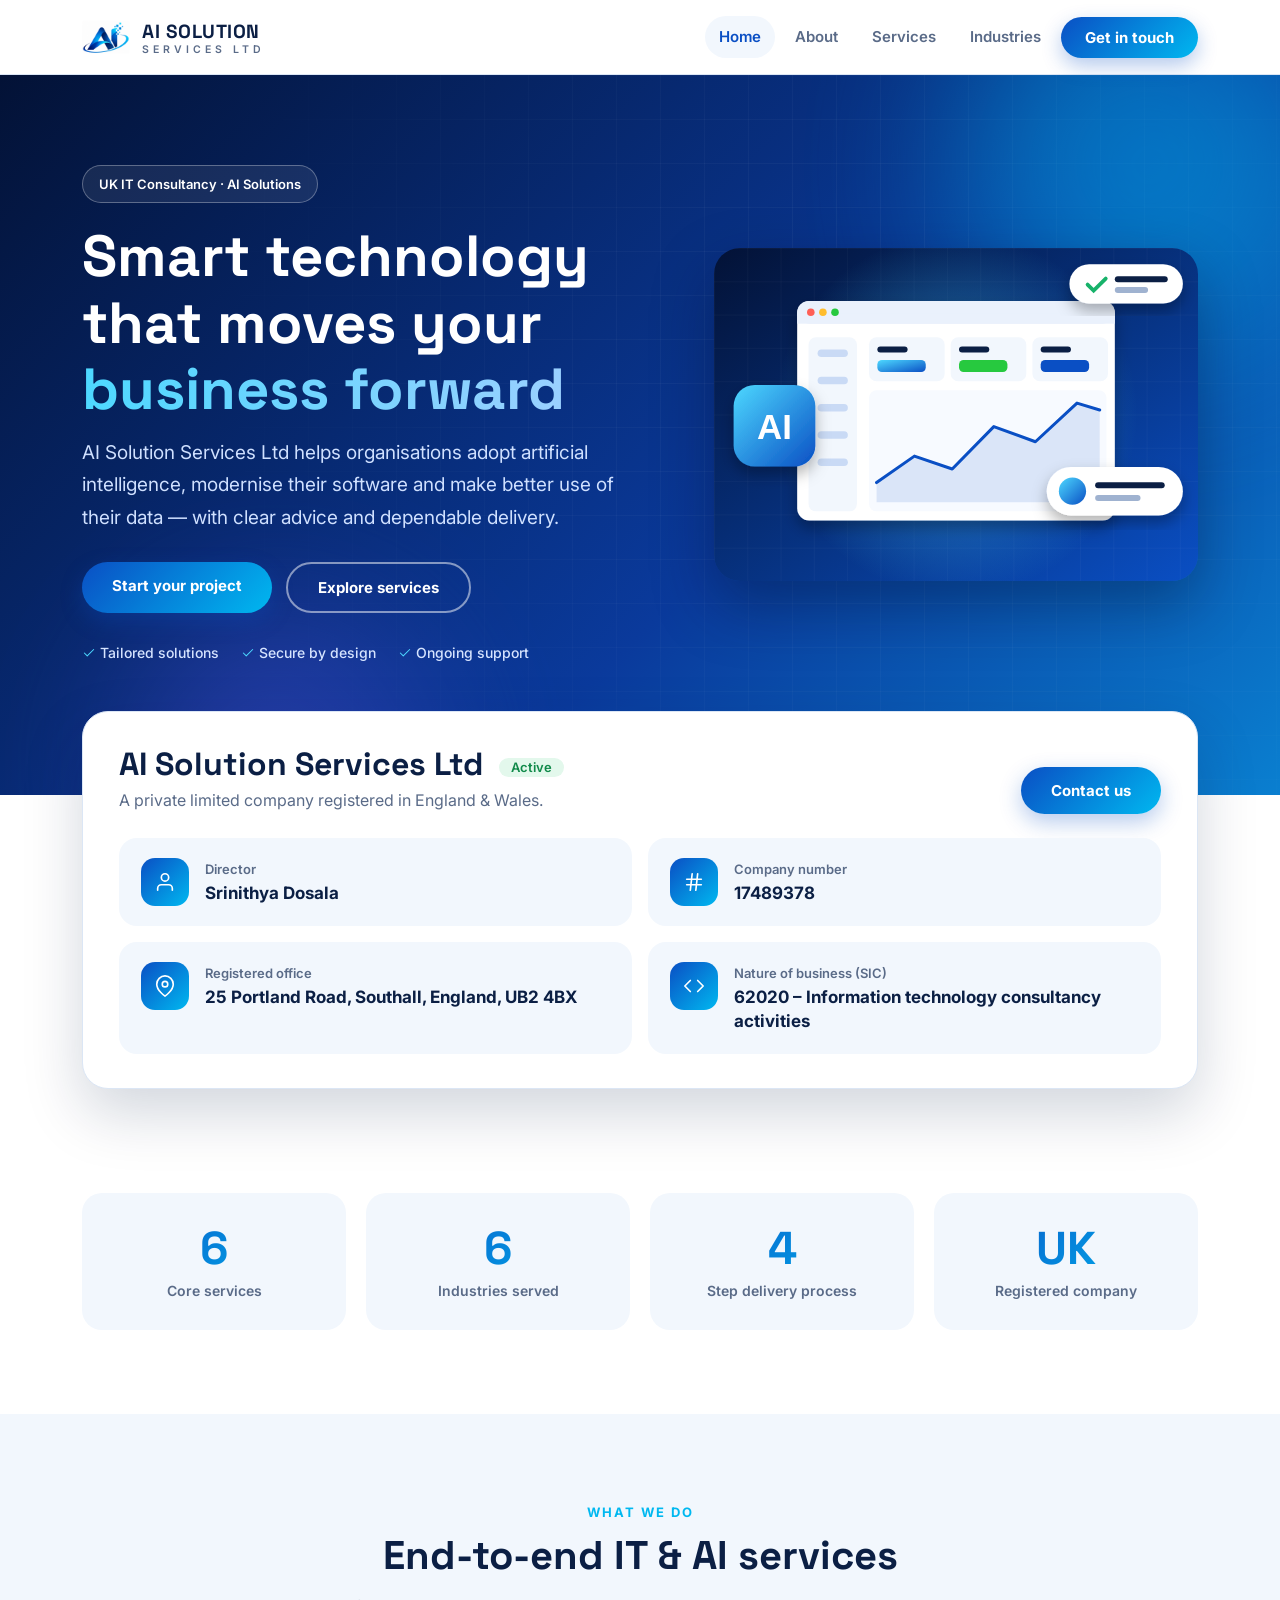
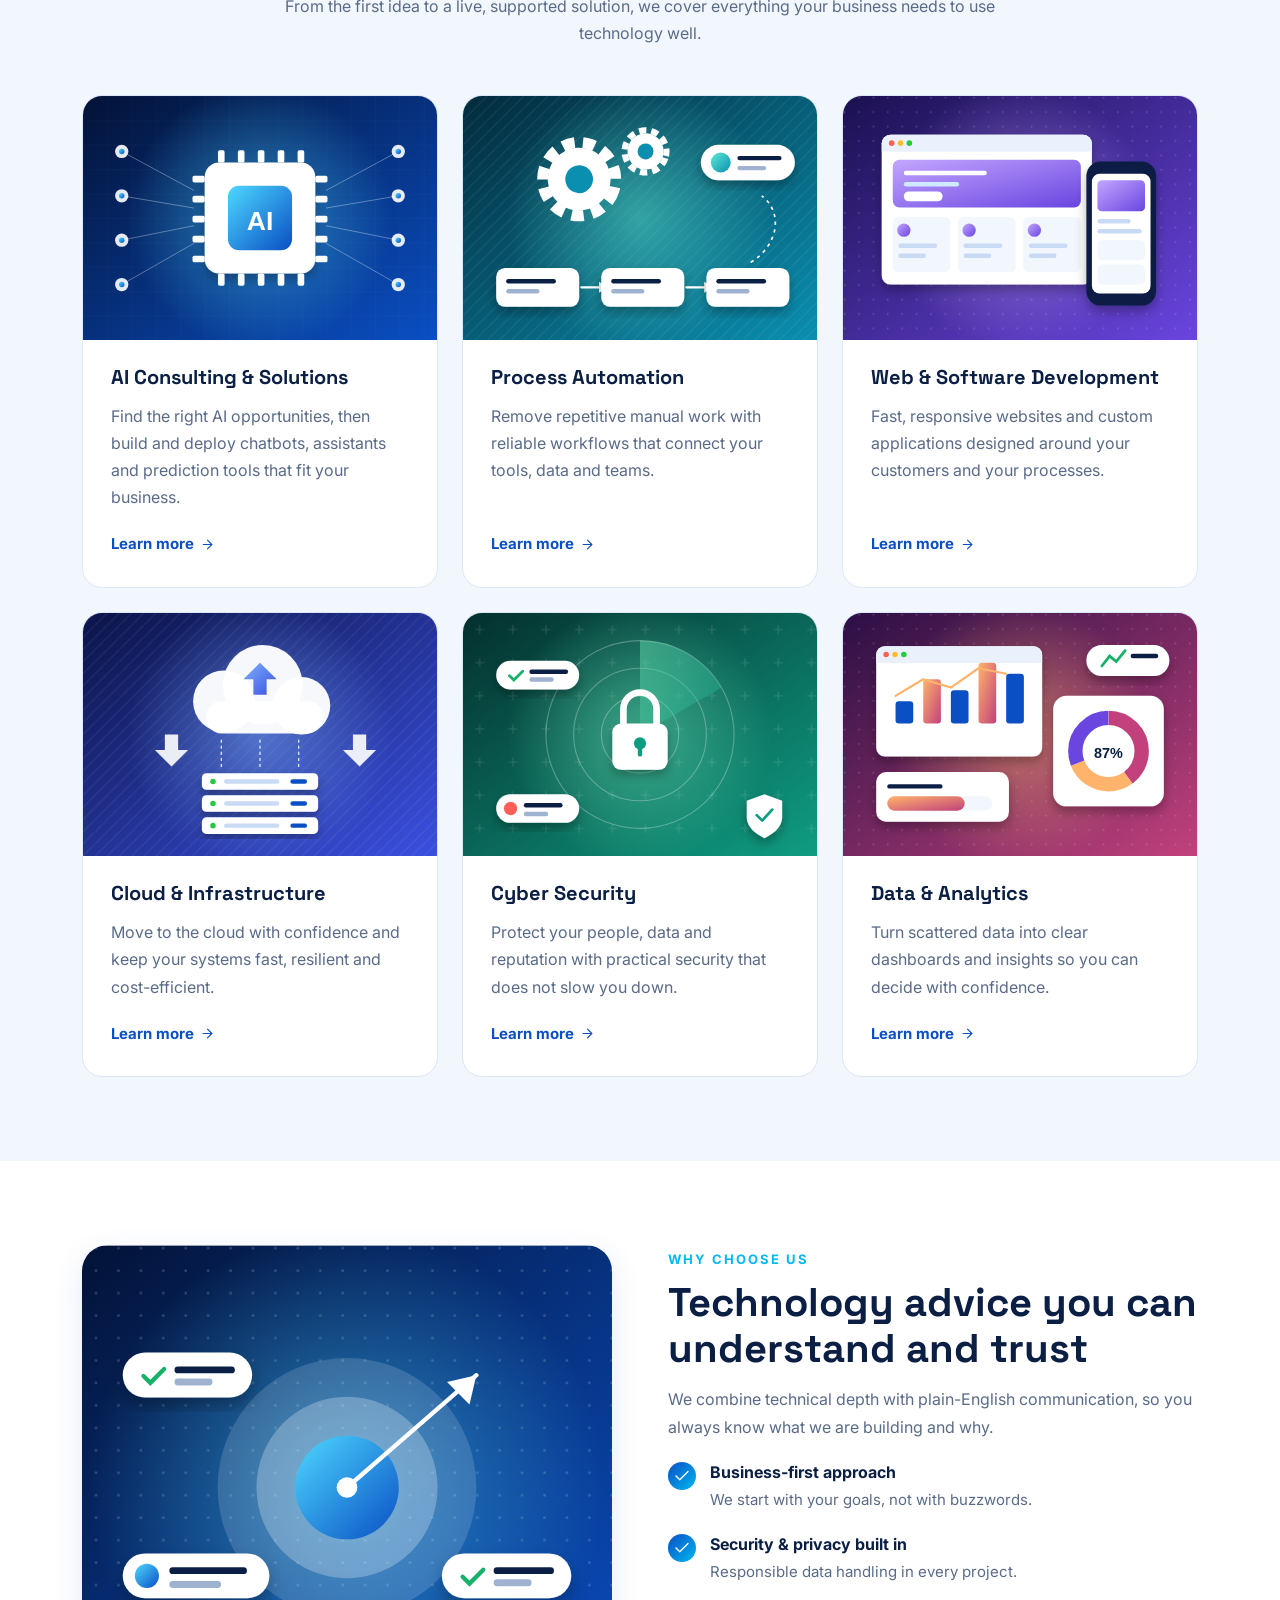
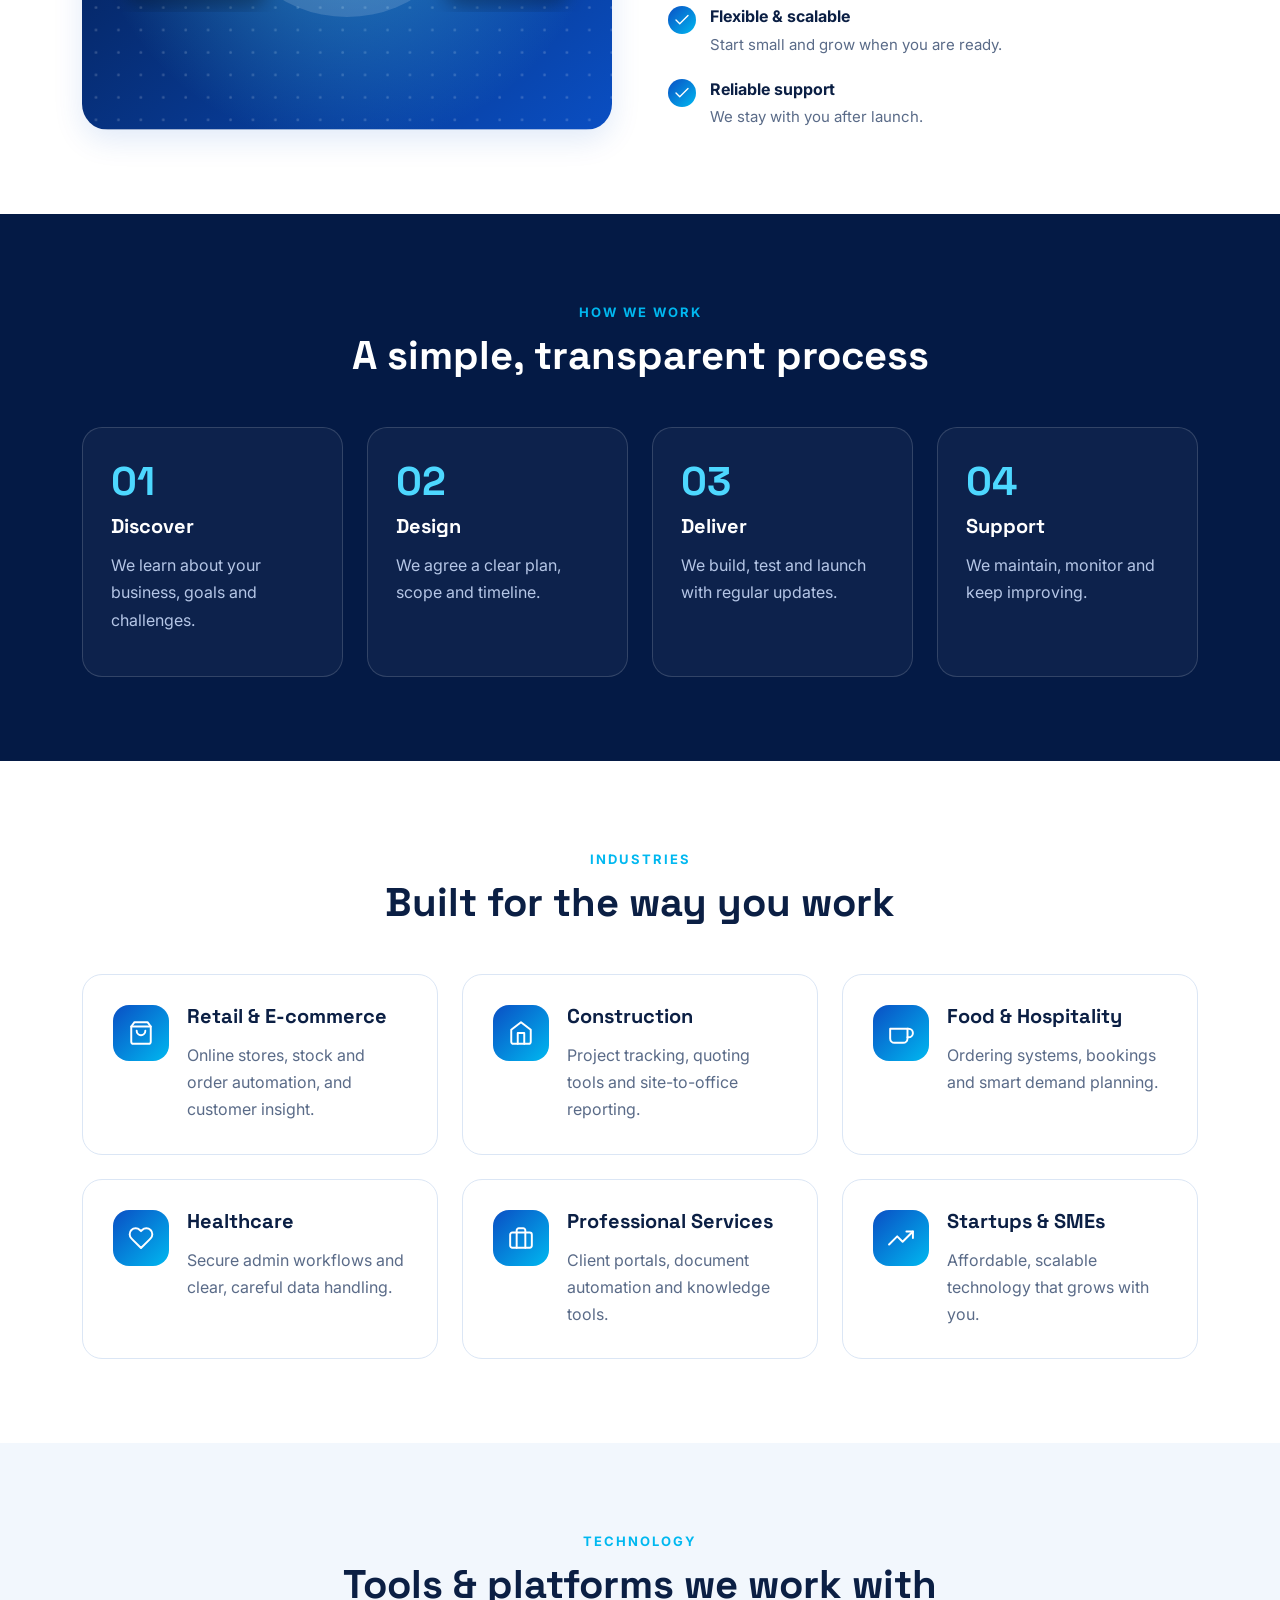
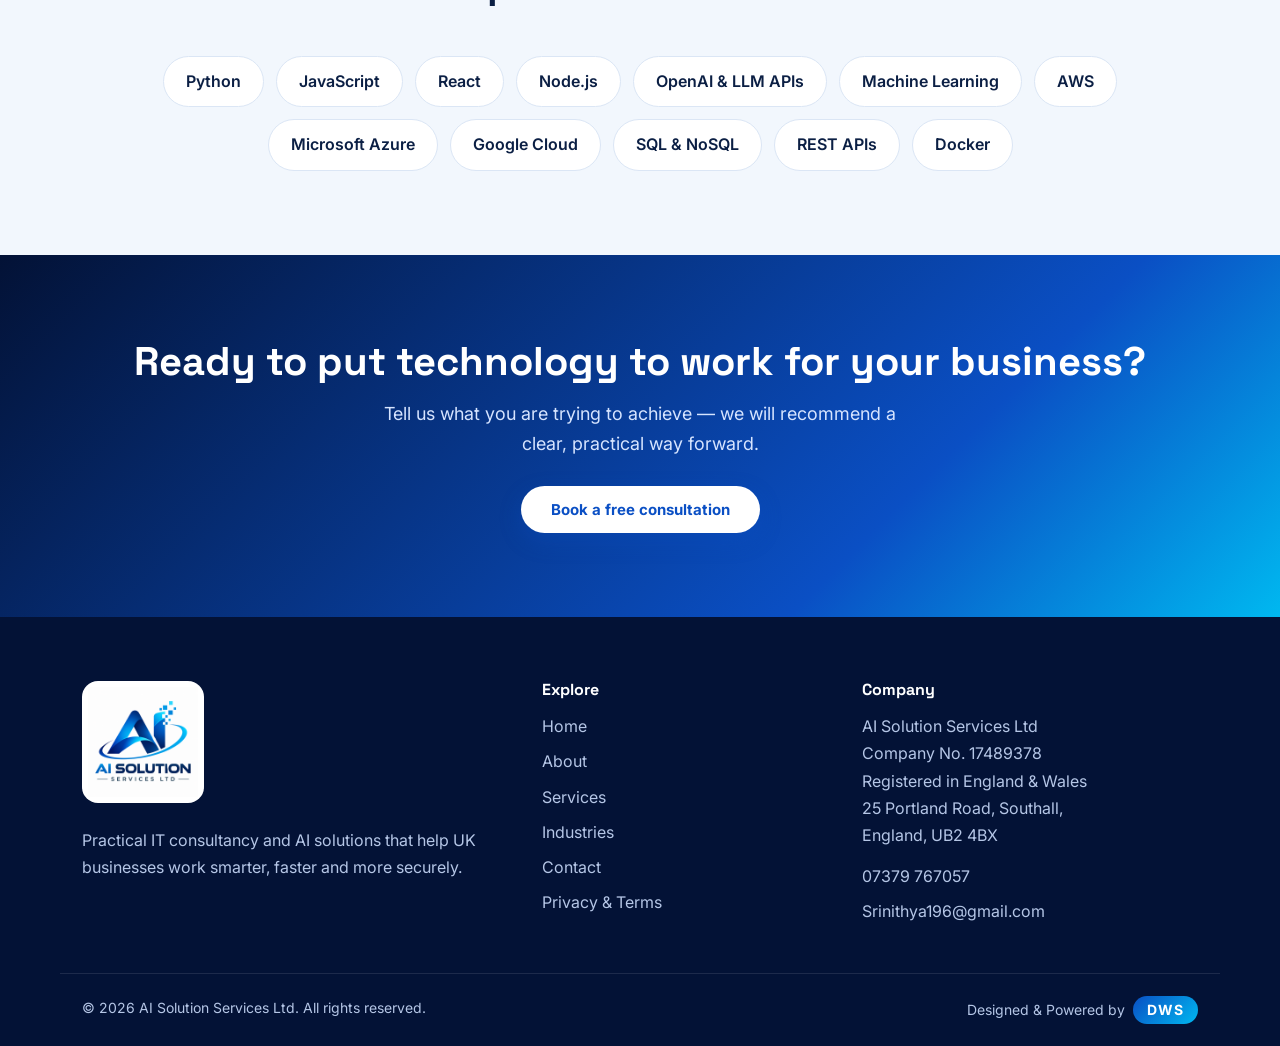
==== index.html @ 7d9d15e2 "Update 1.0" ====
<!DOCTYPE html>
<html lang="en-GB"><head><meta charset="utf-8"><meta name="viewport" content="width=device-width,initial-scale=1">
<title>IT Consultancy & AI Solutions | AI Solution Services Ltd</title><meta name="description" content="AI Solution Services Ltd - UK IT consultancy delivering AI, automation, software and cloud solutions."><meta name="theme-color" content="#041a45">
<meta property="og:title" content="IT Consultancy & AI Solutions | AI Solution Services Ltd"><meta property="og:description" content="AI Solution Services Ltd - UK IT consultancy delivering AI, automation, software and cloud solutions."><meta property="og:image" content="images/logo.png">
<link rel="icon" href="favicon.ico"><link rel="icon" type="image/png" sizes="32x32" href="images/favicon-32.png"><link rel="icon" type="image/png" sizes="192x192" href="images/favicon-192.png"><link rel="apple-touch-icon" href="images/apple-touch-icon.png">
<link rel="preconnect" href="https://fonts.googleapis.com"><link rel="preconnect" href="https://fonts.gstatic.com" crossorigin>
<link href="https://fonts.googleapis.com/css2?family=Inter:wght@400;500;600;700&family=Space+Grotesk:wght@500;700&display=swap" rel="stylesheet">
<link rel="stylesheet" href="css/style.css"><noscript><style>.rv{opacity:1!important;transform:none!important}</style></noscript><script type="application/ld+json">{"@context":"https://schema.org","@type":"Organization","name":"AI Solution Services Ltd","legalName":"AI Solution Services Ltd","identifier":"17489378","description":"IT consultancy (SIC 62020 - Information technology consultancy activities)","founder":{"@type":"Person","name":"Srinithya Dosala"},"address":{"@type":"PostalAddress","streetAddress":"25 Portland Road","addressLocality":"Southall","postalCode":"UB2 4BX","addressCountry":"GB"},"telephone":"+447379767057","email":"Srinithya196@gmail.com"}</script></head><body>
<header class="hd"><div class="w bar"><a class="brand" href="./"><img src="images/logo-mark.png" alt="AI Solution Services Ltd logo"><span><b>AI SOLUTION</b><small>SERVICES LTD</small></span></a>
<nav id="nav"><a href="./" class="on" aria-current="page">Home</a><a href="about/">About</a><a href="services/">Services</a><a href="industries/">Industries</a><a class="btn" href="contact/">Get in touch</a></nav><button class="mb" id="mb" aria-label="Menu" aria-expanded="false" aria-controls="nav"><i></i><i></i><i></i></button></div></header>
<section class="hero"><div class="blob b1"></div><div class="blob b2"></div><div class="w hg"><div class="rv"><span class="pill">UK IT Consultancy · AI Solutions</span><h1>Smart technology that moves your <em>business forward</em></h1><p class="sub">AI Solution Services Ltd helps organisations adopt artificial intelligence, modernise their software and make better use of their data — with clear advice and dependable delivery.</p><div class="acts"><a class="btn" href="contact/">Start your project</a><a class="btn ghost" href="services/">Explore services</a></div><ul class="tick"><li><svg class="ic " viewBox="0 0 24 24" fill="none" stroke="currentColor" stroke-width="1.8" stroke-linecap="round" stroke-linejoin="round" aria-hidden="true"><path d="M20 6L9 17l-5-5"/></svg> Tailored solutions</li><li><svg class="ic " viewBox="0 0 24 24" fill="none" stroke="currentColor" stroke-width="1.8" stroke-linecap="round" stroke-linejoin="round" aria-hidden="true"><path d="M20 6L9 17l-5-5"/></svg> Secure by design</li><li><svg class="ic " viewBox="0 0 24 24" fill="none" stroke="currentColor" stroke-width="1.8" stroke-linecap="round" stroke-linejoin="round" aria-hidden="true"><path d="M20 6L9 17l-5-5"/></svg> Ongoing support</li></ul></div><img class="himg" src="images/hero.svg" alt="AI dashboard illustration"></div></section><main><section class="co" id="company" aria-labelledby="co-h"><div class="w"><div class="cob rv"><div class="coh"><div><h2 id="co-h">AI Solution Services Ltd <span class="ok">Active</span></h2><p>A private limited company registered in England &amp; Wales.</p></div><a class="btn" href="contact/">Contact us</a></div>
<div class="cog"><div class="cot"><div class="ib"><svg class="ic" viewBox="0 0 24 24" fill="none" stroke="currentColor" stroke-width="1.8" stroke-linecap="round" stroke-linejoin="round" aria-hidden="true"><path d="M20 21v-2a4 4 0 0 0-4-4H8a4 4 0 0 0-4 4v2"/><circle cx="12" cy="7" r="4"/></svg></div><div><small>Director</small><b>Srinithya Dosala</b></div></div>
<div class="cot"><div class="ib"><svg class="ic" viewBox="0 0 24 24" fill="none" stroke="currentColor" stroke-width="1.8" stroke-linecap="round" stroke-linejoin="round" aria-hidden="true"><path d="M4 9h16M4 15h16M10 3L8 21M16 3l-2 18"/></svg></div><div><small>Company number</small><b>17489378</b></div></div>
<div class="cot"><div class="ib"><svg class="ic" viewBox="0 0 24 24" fill="none" stroke="currentColor" stroke-width="1.8" stroke-linecap="round" stroke-linejoin="round" aria-hidden="true"><path d="M21 10c0 7-9 13-9 13s-9-6-9-13a9 9 0 0 1 18 0z"/><circle cx="12" cy="10" r="3"/></svg></div><div><small>Registered office</small><b>25 Portland Road, Southall, England, UB2 4BX</b></div></div>
<div class="cot"><div class="ib"><svg class="ic" viewBox="0 0 24 24" fill="none" stroke="currentColor" stroke-width="1.8" stroke-linecap="round" stroke-linejoin="round" aria-hidden="true"><polyline points="16 18 22 12 16 6"/><polyline points="8 6 2 12 8 18"/></svg></div><div><small>Nature of business (SIC)</small><b>62020 – Information technology consultancy activities</b></div></div></div>
</div></div></section><section class="sec"><div class="w"><div class="stats"><div class="st rv"><b data-n="6">6</b><span>Core services</span></div><div class="st rv"><b data-n="6">6</b><span>Industries served</span></div><div class="st rv"><b data-n="4">4</b><span>Step delivery process</span></div><div class="st rv"><b>UK</b><span>Registered company</span></div></div></div></section><section class="sec alt"><div class="w"><div class="sh rv"><span class="eb">What we do</span><h2>End-to-end IT &amp; AI services</h2><p>From the first idea to a live, supported solution, we cover everything your business needs to use technology well.</p></div><div class="grid g3"><article class="card pic rv"><img src="images/s-ai.svg" alt="AI Consulting & Solutions" loading="lazy"><div class="tx"><h3>AI Consulting & Solutions</h3><p>Find the right AI opportunities, then build and deploy chatbots, assistants and prediction tools that fit your business.</p><a class="lnk" href="services/">Learn more <svg class="ic " viewBox="0 0 24 24" fill="none" stroke="currentColor" stroke-width="1.8" stroke-linecap="round" stroke-linejoin="round" aria-hidden="true"><path d="M5 12h14M12 5l7 7-7 7"/></svg></a></div></article><article class="card pic rv"><img src="images/s-auto.svg" alt="Process Automation" loading="lazy"><div class="tx"><h3>Process Automation</h3><p>Remove repetitive manual work with reliable workflows that connect your tools, data and teams.</p><a class="lnk" href="services/">Learn more <svg class="ic " viewBox="0 0 24 24" fill="none" stroke="currentColor" stroke-width="1.8" stroke-linecap="round" stroke-linejoin="round" aria-hidden="true"><path d="M5 12h14M12 5l7 7-7 7"/></svg></a></div></article><article class="card pic rv"><img src="images/s-web.svg" alt="Web & Software Development" loading="lazy"><div class="tx"><h3>Web & Software Development</h3><p>Fast, responsive websites and custom applications designed around your customers and your processes.</p><a class="lnk" href="services/">Learn more <svg class="ic " viewBox="0 0 24 24" fill="none" stroke="currentColor" stroke-width="1.8" stroke-linecap="round" stroke-linejoin="round" aria-hidden="true"><path d="M5 12h14M12 5l7 7-7 7"/></svg></a></div></article><article class="card pic rv"><img src="images/s-cloud.svg" alt="Cloud & Infrastructure" loading="lazy"><div class="tx"><h3>Cloud & Infrastructure</h3><p>Move to the cloud with confidence and keep your systems fast, resilient and cost-efficient.</p><a class="lnk" href="services/">Learn more <svg class="ic " viewBox="0 0 24 24" fill="none" stroke="currentColor" stroke-width="1.8" stroke-linecap="round" stroke-linejoin="round" aria-hidden="true"><path d="M5 12h14M12 5l7 7-7 7"/></svg></a></div></article><article class="card pic rv"><img src="images/s-sec.svg" alt="Cyber Security" loading="lazy"><div class="tx"><h3>Cyber Security</h3><p>Protect your people, data and reputation with practical security that does not slow you down.</p><a class="lnk" href="services/">Learn more <svg class="ic " viewBox="0 0 24 24" fill="none" stroke="currentColor" stroke-width="1.8" stroke-linecap="round" stroke-linejoin="round" aria-hidden="true"><path d="M5 12h14M12 5l7 7-7 7"/></svg></a></div></article><article class="card pic rv"><img src="images/s-data.svg" alt="Data & Analytics" loading="lazy"><div class="tx"><h3>Data & Analytics</h3><p>Turn scattered data into clear dashboards and insights so you can decide with confidence.</p><a class="lnk" href="services/">Learn more <svg class="ic " viewBox="0 0 24 24" fill="none" stroke="currentColor" stroke-width="1.8" stroke-linecap="round" stroke-linejoin="round" aria-hidden="true"><path d="M5 12h14M12 5l7 7-7 7"/></svg></a></div></article></div></div></section><section class="sec"><div class="w two fill"><img class="rv shot" src="images/why.svg" alt="Hitting your business goals"><div class="rv"><span class="eb">Why choose us</span><h2>Technology advice you can understand and trust</h2><p>We combine technical depth with plain-English communication, so you always know what we are building and why.</p>
<div class="fe"><svg class="ic " viewBox="0 0 24 24" fill="none" stroke="currentColor" stroke-width="1.8" stroke-linecap="round" stroke-linejoin="round" aria-hidden="true"><path d="M20 6L9 17l-5-5"/></svg><div><b>Business-first approach</b><span>We start with your goals, not with buzzwords.</span></div></div><div class="fe"><svg class="ic " viewBox="0 0 24 24" fill="none" stroke="currentColor" stroke-width="1.8" stroke-linecap="round" stroke-linejoin="round" aria-hidden="true"><path d="M20 6L9 17l-5-5"/></svg><div><b>Security &amp; privacy built in</b><span>Responsible data handling in every project.</span></div></div><div class="fe"><svg class="ic " viewBox="0 0 24 24" fill="none" stroke="currentColor" stroke-width="1.8" stroke-linecap="round" stroke-linejoin="round" aria-hidden="true"><path d="M20 6L9 17l-5-5"/></svg><div><b>Flexible &amp; scalable</b><span>Start small and grow when you are ready.</span></div></div><div class="fe"><svg class="ic " viewBox="0 0 24 24" fill="none" stroke="currentColor" stroke-width="1.8" stroke-linecap="round" stroke-linejoin="round" aria-hidden="true"><path d="M20 6L9 17l-5-5"/></svg><div><b>Reliable support</b><span>We stay with you after launch.</span></div></div></div></div></section>
<section class="sec dark"><div class="w"><div class="sh rv"><span class="eb">How we work</span><h2>A simple, transparent process</h2></div><div class="steps"><div class="sp rv"><i>01</i><h3>Discover</h3><p>We learn about your business, goals and challenges.</p></div><div class="sp rv"><i>02</i><h3>Design</h3><p>We agree a clear plan, scope and timeline.</p></div><div class="sp rv"><i>03</i><h3>Deliver</h3><p>We build, test and launch with regular updates.</p></div><div class="sp rv"><i>04</i><h3>Support</h3><p>We maintain, monitor and keep improving.</p></div></div></div></section>
<section class="sec"><div class="w"><div class="sh rv"><span class="eb">Industries</span><h2>Built for the way you work</h2></div><div class="grid g3"><a class="card ind rv" href="industries/"><div class="ib"><svg class="ic " viewBox="0 0 24 24" fill="none" stroke="currentColor" stroke-width="1.8" stroke-linecap="round" stroke-linejoin="round" aria-hidden="true"><path d="M6 2L3 6v14a2 2 0 0 0 2 2h14a2 2 0 0 0 2-2V6l-3-4z"/><path d="M3 6h18M16 10a4 4 0 0 1-8 0"/></svg></div><div><h3>Retail & E-commerce</h3><p>Online stores, stock and order automation, and customer insight.</p></div></a><a class="card ind rv" href="industries/"><div class="ib"><svg class="ic " viewBox="0 0 24 24" fill="none" stroke="currentColor" stroke-width="1.8" stroke-linecap="round" stroke-linejoin="round" aria-hidden="true"><path d="M3 9l9-7 9 7v11a2 2 0 0 1-2 2H5a2 2 0 0 1-2-2z"/><path d="M9 22V12h6v10"/></svg></div><div><h3>Construction</h3><p>Project tracking, quoting tools and site-to-office reporting.</p></div></a><a class="card ind rv" href="industries/"><div class="ib"><svg class="ic " viewBox="0 0 24 24" fill="none" stroke="currentColor" stroke-width="1.8" stroke-linecap="round" stroke-linejoin="round" aria-hidden="true"><path d="M18 8h1a4 4 0 0 1 0 8h-1"/><path d="M2 8h16v9a4 4 0 0 1-4 4H6a4 4 0 0 1-4-4V8z"/></svg></div><div><h3>Food & Hospitality</h3><p>Ordering systems, bookings and smart demand planning.</p></div></a><a class="card ind rv" href="industries/"><div class="ib"><svg class="ic " viewBox="0 0 24 24" fill="none" stroke="currentColor" stroke-width="1.8" stroke-linecap="round" stroke-linejoin="round" aria-hidden="true"><path d="M20.84 4.61a5.5 5.5 0 0 0-7.78 0L12 5.67l-1.06-1.06a5.5 5.5 0 0 0-7.78 7.78l1.06 1.06L12 21.23l7.78-7.78 1.06-1.06a5.5 5.5 0 0 0 0-7.78z"/></svg></div><div><h3>Healthcare</h3><p>Secure admin workflows and clear, careful data handling.</p></div></a><a class="card ind rv" href="industries/"><div class="ib"><svg class="ic " viewBox="0 0 24 24" fill="none" stroke="currentColor" stroke-width="1.8" stroke-linecap="round" stroke-linejoin="round" aria-hidden="true"><rect x="2" y="7" width="20" height="14" rx="2"/><path d="M16 21V5a2 2 0 0 0-2-2h-4a2 2 0 0 0-2 2v16"/></svg></div><div><h3>Professional Services</h3><p>Client portals, document automation and knowledge tools.</p></div></a><a class="card ind rv" href="industries/"><div class="ib"><svg class="ic " viewBox="0 0 24 24" fill="none" stroke="currentColor" stroke-width="1.8" stroke-linecap="round" stroke-linejoin="round" aria-hidden="true"><polyline points="23 6 13.5 15.5 8.5 10.5 1 18"/><polyline points="17 6 23 6 23 12"/></svg></div><div><h3>Startups & SMEs</h3><p>Affordable, scalable technology that grows with you.</p></div></a></div></div></section><section class="sec alt"><div class="w"><div class="sh rv"><span class="eb">Technology</span><h2>Tools &amp; platforms we work with</h2></div><div class="chips rv"><span>Python</span><span>JavaScript</span><span>React</span><span>Node.js</span><span>OpenAI & LLM APIs</span><span>Machine Learning</span><span>AWS</span><span>Microsoft Azure</span><span>Google Cloud</span><span>SQL & NoSQL</span><span>REST APIs</span><span>Docker</span></div></div></section><section class="cta"><div class="w rv"><h2>Ready to put technology to work for your business?</h2><p>Tell us what you are trying to achieve — we will recommend a clear, practical way forward.</p><a class="btn wh" href="contact/">Book a free consultation</a></div></section></main>
<footer class="ft"><div class="w fg"><div><div class="lt"><img src="images/logo.png" alt="AI Solution Services Ltd"></div><p>Practical IT consultancy and AI solutions that help UK businesses work smarter, faster and more securely.</p></div>
<div><h4>Explore</h4><a href="./">Home</a><a href="about/">About</a><a href="services/">Services</a><a href="industries/">Industries</a><a href="contact/">Contact</a><a href="privacy/">Privacy &amp; Terms</a></div>
<div><h4>Company</h4><p>AI Solution Services Ltd<br>Company No. 17489378<br>Registered in England &amp; Wales<br>25 Portland Road, Southall,<br>England, UB2 4BX</p> <a href="tel:+447379767057">07379 767057</a><a href="mailto:Srinithya196@gmail.com">Srinithya196@gmail.com</a></div></div>
<div class="w cp"><span>© <span id="yr">2026</span> AI Solution Services Ltd. All rights reserved.</span><span>Designed &amp; Powered by <a class="dws" href="https://dharmawebservice.in" target="_blank" rel="noopener" title="Dharma Web Service">DWS</a></span></div></footer>
<script src="js/main.js"></script></body></html>
---- css/style.css ----
:root{--navy:#041a45;--blue:#0a4fc4;--cyan:#00b8f0;--ink:#0b1f44;--mut:#5a6b88;--bg:#fff;--alt:#f2f7fd;--bd:#dbe6f5;--g:linear-gradient(135deg,#0a4fc4,#00b8f0);--sh:0 10px 30px rgba(10,79,196,.12)}
*{box-sizing:border-box}html{scroll-behavior:smooth}body{margin:0;font:16px/1.7 Inter,system-ui,-apple-system,"Segoe UI",Roboto,sans-serif;color:var(--ink);background:var(--bg)}
img{max-width:100%;display:block}a{color:var(--blue)}h1,h2,h3,h4{font-family:"Space Grotesk",Inter,sans-serif;line-height:1.15;margin:0 0 14px}
h1{font-size:clamp(34px,5.2vw,58px)}h2{font-size:clamp(28px,3.6vw,40px)}h3{font-size:20px}p{margin:0 0 14px;color:var(--mut)}
.w{max-width:1160px;margin:auto;padding:0 22px}.narrow{max-width:800px}.sec{padding:84px 0}.alt{background:var(--alt)}.dark{background:var(--navy);color:#fff}.dark p{color:#b5c6e6}
.ic{width:1em;height:1em;display:inline-block;vertical-align:-.15em}
.hd{position:sticky;top:0;z-index:50;background:rgba(255,255,255,.92);backdrop-filter:blur(12px);border-bottom:1px solid var(--bd);transition:box-shadow .3s}.hd.sc{box-shadow:0 6px 24px rgba(4,26,69,.1)}
.bar{display:flex;align-items:center;justify-content:space-between;height:74px}.brand{display:flex;align-items:center;gap:12px;text-decoration:none;color:var(--ink)}.brand img{width:48px;height:48px;border-radius:12px}
.brand span{display:flex;flex-direction:column;line-height:1.1}.brand b{font:700 19px "Space Grotesk",sans-serif;letter-spacing:.5px}.brand small{font-size:10.5px;letter-spacing:4px;color:var(--mut);font-weight:600}
nav{display:flex;align-items:center;gap:6px}nav a{text-decoration:none;color:var(--mut);font-weight:600;font-size:15px;padding:8px 14px;border-radius:999px;transition:.2s}nav a:hover,nav a.on{color:var(--blue);background:var(--alt)}
.btn{display:inline-block;background:var(--g);color:#fff;padding:14px 30px;border-radius:999px;font-weight:700;text-decoration:none;border:0;cursor:pointer;font:700 15px Inter,sans-serif;box-shadow:0 8px 22px rgba(10,79,196,.3);transition:transform .2s,box-shadow .2s}
.btn:hover{transform:translateY(-3px);box-shadow:0 14px 28px rgba(10,79,196,.4)}nav a.btn{color:#fff;padding:10px 22px}.btn.ghost{background:transparent;border:2px solid rgba(255,255,255,.5);box-shadow:none}.btn.wh{background:#fff;color:var(--blue)}
.mb{display:none;background:none;border:0;width:44px;height:44px;cursor:pointer}.mb i{display:block;height:2px;background:var(--ink);margin:6px 10px;transition:.3s}
.hero{position:relative;overflow:hidden;background:linear-gradient(135deg,#031236,#0a3a9c 60%,#0a7fd0);color:#fff;padding:90px 0}
.hero:before,.ph:before{content:"";position:absolute;inset:0;background-image:linear-gradient(rgba(255,255,255,.05) 1px,transparent 1px),linear-gradient(90deg,rgba(255,255,255,.05) 1px,transparent 1px);background-size:44px 44px;mask-image:radial-gradient(circle at 70% 40%,#000,transparent 75%)}
.blob{position:absolute;border-radius:50%;filter:blur(80px);opacity:.45}.b1{width:380px;height:380px;background:#00b8f0;top:-100px;right:-60px}.b2{width:300px;height:300px;background:#6a5cff;bottom:-120px;left:10%;opacity:.3}
.hg,.ph-in{position:relative;display:grid;grid-template-columns:1.1fr .9fr;gap:40px;align-items:center}.hero h1 em{font-style:normal;background:linear-gradient(90deg,#4dd8ff,#9ad0ff);-webkit-background-clip:text;background-clip:text;color:transparent}
.sub{font-size:19px;color:#cfe0ff;max-width:560px}.pill{display:inline-block;padding:7px 16px;border:1px solid rgba(255,255,255,.3);border-radius:999px;font-size:13px;font-weight:600;background:rgba(255,255,255,.08);margin-bottom:20px}
.acts{display:flex;gap:14px;flex-wrap:wrap;margin:28px 0}.tick{list-style:none;padding:0;margin:0;display:flex;gap:22px;flex-wrap:wrap;color:#d6e4ff;font-size:14px;font-weight:500}.tick .ic{color:#4dd8ff}
.fl{animation:fl 7s ease-in-out infinite}@keyframes fl{50%{transform:translateY(-12px)}}
.ph{position:relative;overflow:hidden;background:linear-gradient(135deg,#031236,#0a4fc4);color:#fff;padding:64px 0}.ph .sub{margin:0}.ph-in img{max-height:280px;margin-left:auto}.crumb{font-size:14px;color:#9fc3ff!important}.crumb a{color:#fff;text-decoration:none}.ph h1{font-size:clamp(34px,4.5vw,50px)}
.sh{text-align:center;max-width:720px;margin:0 auto 48px}.eb{display:inline-block;font-weight:700;font-size:13px;letter-spacing:2px;text-transform:uppercase;color:var(--cyan);margin-bottom:10px}
.grid{display:grid;gap:24px}.g3{grid-template-columns:repeat(3,1fr)}.g4{grid-template-columns:repeat(4,1fr)}
.card{background:#fff;border:1px solid var(--bd);border-radius:20px;padding:30px;transition:transform .3s,box-shadow .3s}.card:hover{transform:translateY(-6px);box-shadow:var(--sh)}
.ib{width:56px;height:56px;border-radius:16px;background:var(--g);color:#fff;display:grid;place-items:center;font-size:26px;margin-bottom:18px;flex:none}.ib.lg{width:96px;height:96px;font-size:44px;border-radius:26px;margin:0}
.lnk{font-weight:700;text-decoration:none;font-size:15px;display:inline-flex;gap:6px;align-items:center}.lnk:hover{gap:10px}.ind{display:flex;gap:18px;align-items:flex-start}.ind .ib{margin:0}.ind p{margin:0}
.stats{display:grid;grid-template-columns:repeat(4,1fr);gap:20px}.st{text-align:center;padding:26px;border-radius:20px;background:var(--alt)}.st b{display:block;font:700 46px "Space Grotesk";background:var(--g);-webkit-background-clip:text;background-clip:text;color:transparent}.st span{color:var(--mut);font-weight:600;font-size:14px}
.two{display:grid;grid-template-columns:1fr 1fr;gap:56px;align-items:center}.top{align-items:start}.fe{display:flex;gap:14px;margin-top:18px}.fe .ic{width:28px;height:28px;padding:5px;border-radius:50%;background:var(--g);color:#fff;flex:none;margin-top:3px}.fe b{display:block}.fe span{color:var(--mut);font-size:15px}
.steps{display:grid;grid-template-columns:repeat(4,1fr);gap:24px}.sp{padding:28px;border:1px solid rgba(255,255,255,.15);border-radius:20px;background:rgba(255,255,255,.04)}.sp i{font:700 40px "Space Grotesk";font-style:normal;color:#4dd8ff;display:block;margin-bottom:8px}
.chips{display:flex;flex-wrap:wrap;gap:12px;justify-content:center}.chips span{padding:11px 22px;background:#fff;border:1px solid var(--bd);border-radius:999px;font-weight:600;transition:.2s}.chips span:hover{background:var(--g);color:#fff;transform:translateY(-3px)}
.cta{background:linear-gradient(135deg,#031236,#0a4fc4 70%,#00b8f0);color:#fff;text-align:center;padding:84px 0}.cta p{color:#d6e4ff;max-width:560px;margin:0 auto 26px;font-size:18px}
.sr{display:grid;grid-template-columns:200px 1fr;gap:36px;align-items:center;padding:38px 0;border-bottom:1px solid var(--bd)}.sr:last-child{border:0}.sbig{display:grid;place-items:center;height:200px;border-radius:28px;background:var(--alt)}
.ul{list-style:none;padding:0;margin:14px 0 0}.ul li{display:flex;gap:10px;align-items:center;font-weight:500;padding:4px 0}.ul .ic{color:var(--blue)}
details{background:#fff;border:1px solid var(--bd);border-radius:16px;margin-bottom:14px;padding:4px 24px}summary{cursor:pointer;font-weight:700;padding:18px 0;list-style:none;display:flex;justify-content:space-between}summary:after{content:"+";font-size:24px;color:var(--blue)}details[open] summary:after{content:"–"}
.info dl{margin:0;display:grid;grid-template-columns:150px 1fr;gap:14px 18px}.info dt{color:var(--mut)}.info dd{margin:0;font-weight:600}.ok{background:#e3f8ec;color:#118a4a;padding:2px 12px;border-radius:99px;font-size:14px}
.ci{display:flex;gap:16px;margin-top:22px;align-items:center}.ci .ib{margin:0}.ci b{display:block}.ci span{color:var(--mut)}
.form label{display:block;font-weight:600;font-size:14px;margin-bottom:16px}input,select,textarea{width:100%;margin-top:6px;padding:13px 16px;border:1px solid var(--bd);border-radius:12px;font:inherit;color:var(--ink);background:#fff}input:focus,select:focus,textarea:focus{outline:2px solid var(--cyan);border-color:transparent}.note{margin:14px 0 0;font-size:14px}
.map{display:grid;grid-template-columns:1fr 1fr;gap:30px;align-items:center;background:linear-gradient(135deg,#031236,#0a4fc4);border-radius:28px;padding:36px;color:#fff}.map p{color:#cfe0ff}.map img{max-height:260px;margin:auto}
.prose h2{margin-top:30px}.ft{background:#031236;color:#b5c6e6;padding:64px 0 0}.fg{display:grid;grid-template-columns:1.5fr 1fr 1.2fr;gap:40px}.ft h4{color:#fff}.ft a{display:block;color:#b5c6e6;text-decoration:none;margin-bottom:8px}.ft a:hover{color:#fff}.ft p{color:#b5c6e6}
.lt{background:#fff;display:inline-block;border-radius:16px;padding:6px;margin-bottom:16px}.lt img{height:110px}.cp{margin-top:40px;padding:22px;border-top:1px solid rgba(255,255,255,.1);font-size:14px;text-align:center}
.rv{opacity:0;transform:translateY(28px);transition:opacity .7s,transform .7s}.rv.in{opacity:1;transform:none}
@media(max-width:900px){.g3,.g4,.steps,.stats{grid-template-columns:1fr 1fr}.hg,.ph-in,.two,.map,.fg{grid-template-columns:1fr}.hero{padding:60px 0}.ph-in img{margin:auto;max-height:200px}.sec{padding:60px 0}}
@media(max-width:700px){.mb{display:block}nav{position:absolute;top:74px;left:0;right:0;background:#fff;flex-direction:column;align-items:stretch;padding:14px 22px 22px;border-bottom:1px solid var(--bd);display:none}nav.open{display:flex}.g3,.g4,.steps{grid-template-columns:1fr}.sr{grid-template-columns:1fr}.sbig{height:120px}.info dl{grid-template-columns:1fr}}
@media(prefers-reduced-motion:reduce){*{animation:none!important;transition:none!important}.rv{opacity:1;transform:none}}
/* v2 additions */
nav a.btn,nav a.btn:hover,nav a.btn.on{background:var(--g);color:#fff!important;padding:11px 24px;box-shadow:0 8px 20px rgba(10,79,196,.3)}nav a.btn:hover{transform:translateY(-2px);box-shadow:0 12px 26px rgba(10,79,196,.4)}
.himg,.pimg,.shot{width:100%;height:auto;border-radius:26px;box-shadow:0 24px 60px rgba(2,12,40,.35)}.pimg{max-width:430px;margin-left:auto;box-shadow:0 18px 44px rgba(0,0,0,.3)}.shot{box-shadow:var(--sh)}
.card.pic{padding:0;overflow:hidden}.card.pic img{width:100%;height:auto;border-radius:0}.card.pic .tx{padding:26px 28px 30px}
.ind{color:inherit;text-decoration:none}.ind h3{color:var(--ink)}
.sr{grid-template-columns:1fr 1fr;gap:56px}.sr.rev>img{order:2}.sr .ib{margin-bottom:14px}
.ft .cp{display:flex;justify-content:space-between;gap:12px;flex-wrap:wrap;text-align:left}.ft .cp a.dws{display:inline-block;margin:0 0 0 4px;padding:2px 14px;border-radius:99px;background:var(--g);color:#fff;font-weight:700;letter-spacing:1px;transition:.2s}.ft .cp a.dws:hover{transform:translateY(-2px);box-shadow:0 6px 16px rgba(0,184,240,.4)}
.pgrid{display:grid;grid-template-columns:240px 1fr;gap:48px;align-items:start}.toc{position:sticky;top:96px;background:var(--alt);border-radius:18px;padding:22px}.toc a{display:block;padding:7px 10px;border-radius:8px;color:var(--mut);text-decoration:none;font-size:14.5px;font-weight:500}.toc a:hover{background:#fff;color:var(--blue)}
.pv{padding:0 0 28px;margin-bottom:28px;border-bottom:1px solid var(--bd);scroll-margin-top:96px}.pv:last-child{border:0}.pv h2{font-size:26px}.pv p,.pv li{color:#3d4d6a}.upd{background:var(--alt);padding:12px 16px;border-radius:12px}
@media(max-width:900px){.sr{grid-template-columns:1fr;gap:24px}.sr.rev>img{order:0}.pgrid{grid-template-columns:1fr}.toc{position:static}.pimg{margin:auto}}
.ci a{color:var(--mut);text-decoration:none}.ci a:hover{color:var(--blue)}

/* v3: image fill (no empty gaps), company panel, robustness */
.two.fill{align-items:stretch}.two.fill>div{align-self:center}
.two.fill>img.shot{width:100%;height:100%;min-height:300px;object-fit:cover;align-self:stretch}
.sr{align-items:stretch}.sr>div{align-self:center}.sr>img.shot{width:100%;height:100%;min-height:260px;object-fit:cover}
.map{align-items:stretch;padding:28px;gap:36px}.map>div{align-self:center;padding-left:12px}
.map img.shot{width:100%;height:100%;max-height:none;min-height:240px;margin:0;object-fit:cover;border-radius:20px;box-shadow:0 18px 44px rgba(0,0,0,.35)}
.ph-in>img.pimg{width:100%;max-width:430px;max-height:none}
.hero{padding-bottom:130px}
.co{position:relative;z-index:5;margin-top:-84px;padding:0 0 20px}
.cob{background:#fff;border:1px solid var(--bd);border-radius:26px;box-shadow:0 24px 60px rgba(4,26,69,.18);padding:34px 36px}
.coh{display:flex;justify-content:space-between;align-items:flex-end;gap:18px;flex-wrap:wrap;margin-bottom:24px}
.coh h2{font-size:clamp(24px,3vw,32px);margin:0 0 4px}.coh p{margin:0}
.coh .ok{display:inline-block;margin-left:8px;vertical-align:middle;font-size:13px;font-family:Inter,sans-serif;font-weight:600}
.cog{display:grid;grid-template-columns:repeat(2,1fr);gap:16px}
.cot{display:flex;gap:16px;align-items:flex-start;background:var(--alt);border-radius:18px;padding:20px 22px}
.cot .ib{width:48px;height:48px;font-size:22px;margin:0;border-radius:14px}
.cot small{display:block;color:var(--mut);font-weight:600;font-size:13px;margin-bottom:2px}.cot b{display:block;font-size:17px;line-height:1.4;color:var(--ink)}
.cot em{display:block;font-style:normal;color:var(--mut);font-size:14px;margin-top:2px}
.coft{margin-top:18px;font-size:14px;color:var(--mut)}.coft a{font-weight:700}
.hd nav a:focus-visible,.btn:focus-visible,.mb:focus-visible,a:focus-visible{outline:3px solid var(--cyan);outline-offset:2px}
@media(max-width:900px){.hero{padding-bottom:110px}.two.fill>img.shot{height:auto;aspect-ratio:16/11;min-height:0}.sr>img.shot{height:auto;aspect-ratio:16/11;min-height:0}.map img.shot{height:auto;aspect-ratio:16/11;min-height:0}.map{padding:24px}.map>div{padding-left:0}}
@media(max-width:700px){.cog{grid-template-columns:1fr}.cob{padding:24px 20px}.co{margin-top:-70px}}
.card.pic{display:flex;flex-direction:column}.card.pic .tx{flex:1;display:flex;flex-direction:column}.card.pic .tx .lnk{margin-top:auto}.card.pic .tx p{flex:0 0 auto}.card.pic .tx p+.lnk{padding-top:6px}
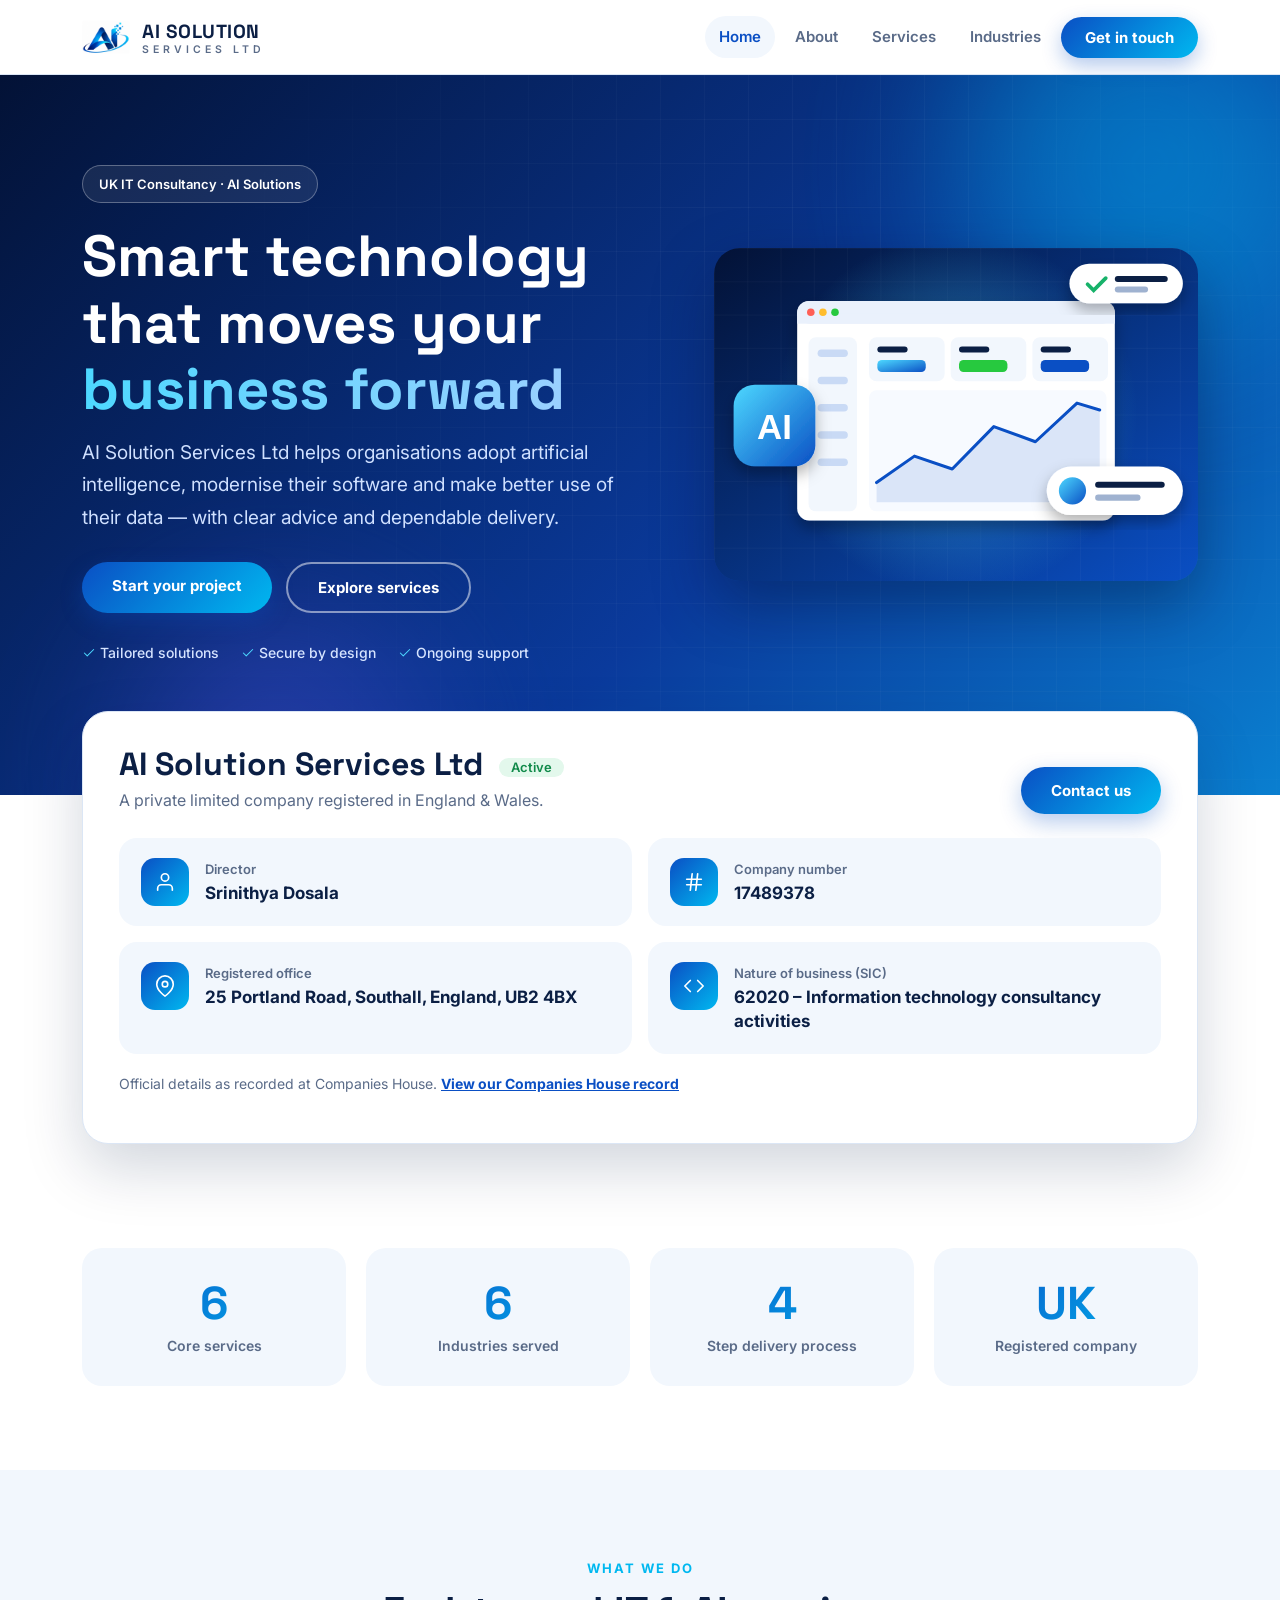
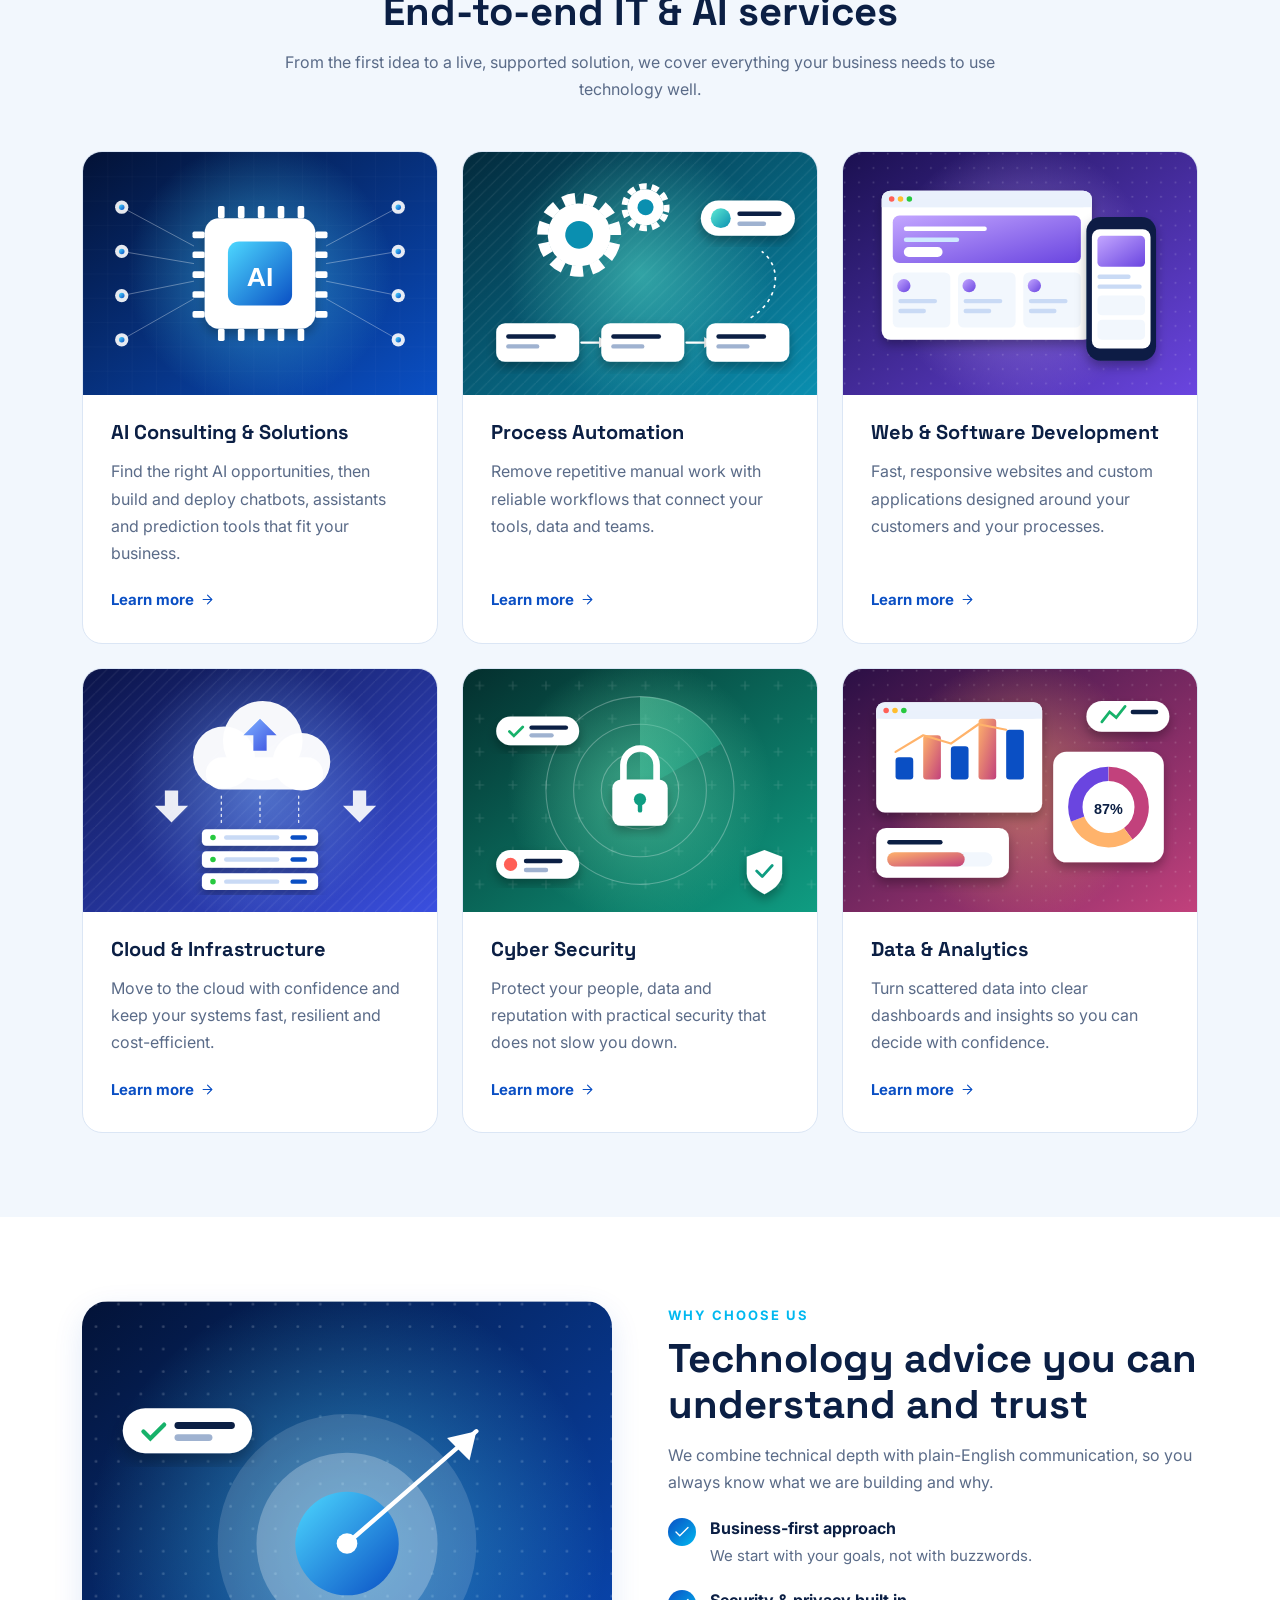
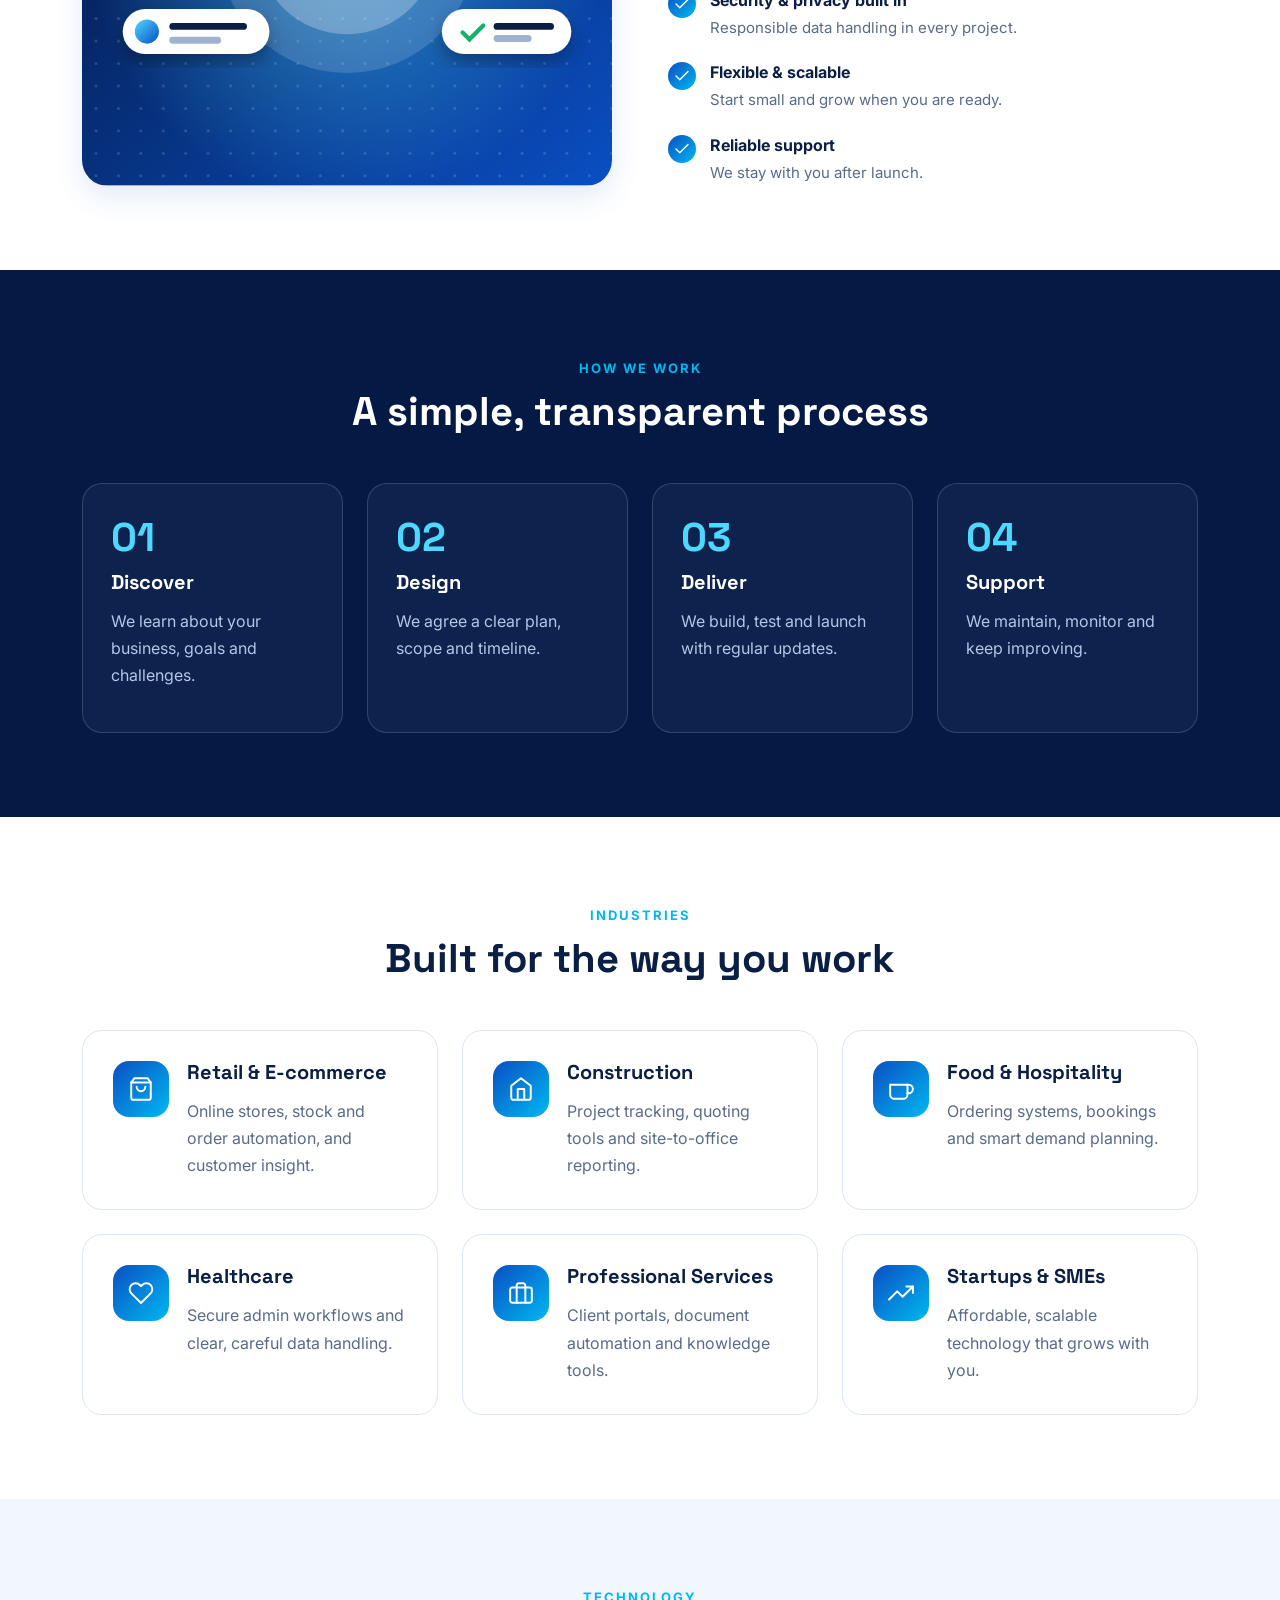
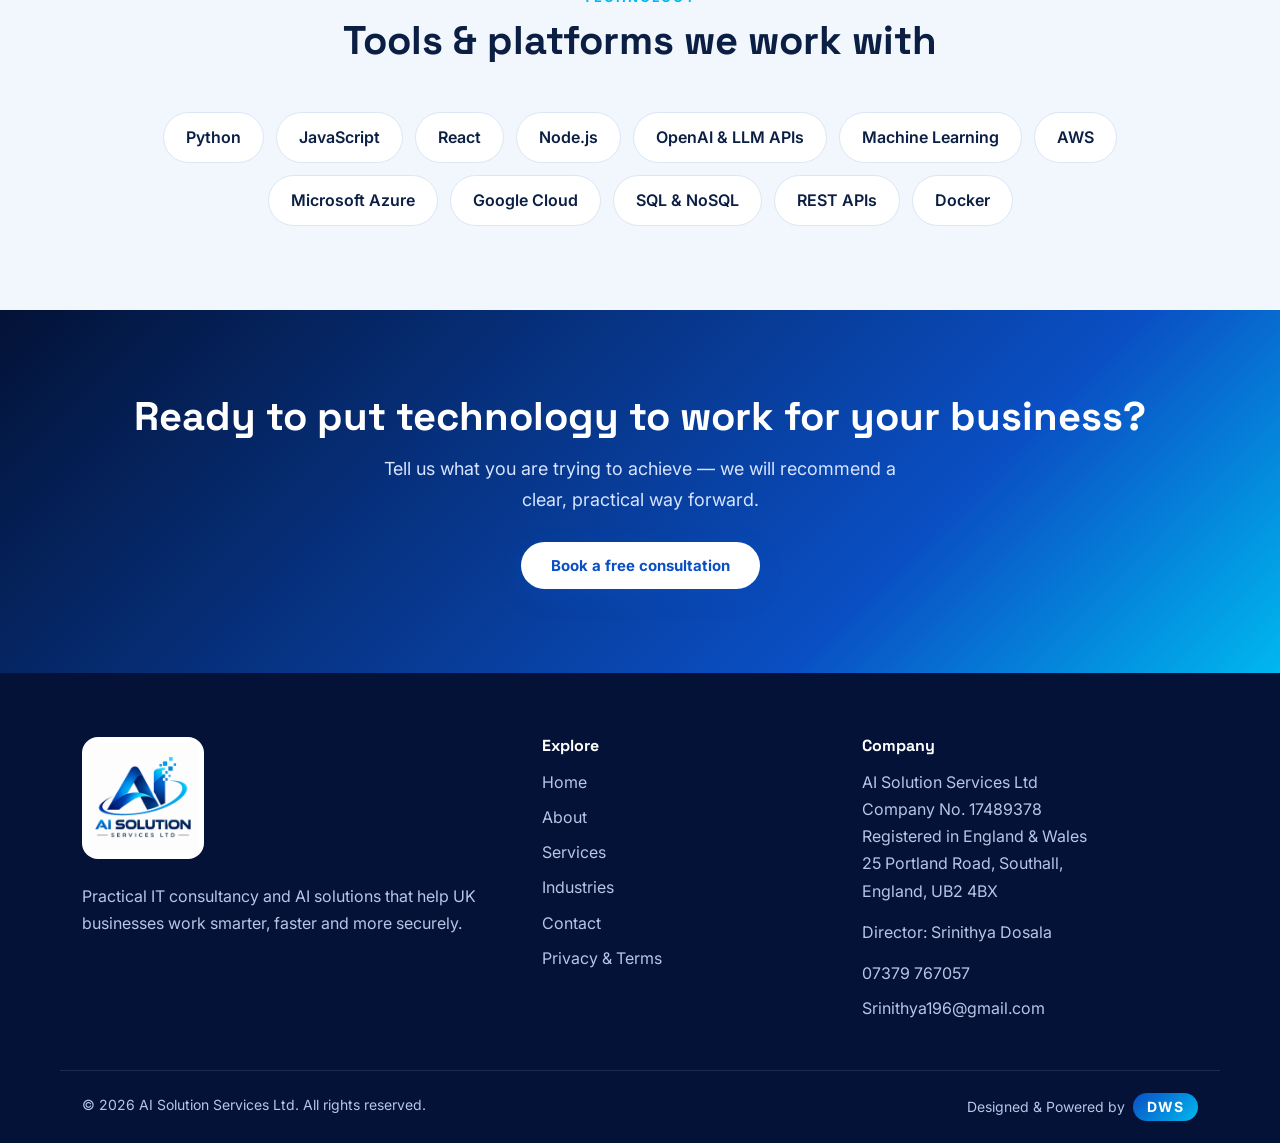
==== commit 2557a8cb: "Update 1.1" ====
--- a/index.html
+++ b/index.html
@@ -1,7 +1,7 @@
 <!DOCTYPE html>
 <html lang="en-GB"><head><meta charset="utf-8"><meta name="viewport" content="width=device-width,initial-scale=1">
-<title>IT Consultancy & AI Solutions | AI Solution Services Ltd</title><meta name="description" content="AI Solution Services Ltd - UK IT consultancy delivering AI, automation, software and cloud solutions."><meta name="theme-color" content="#041a45">
-<meta property="og:title" content="IT Consultancy & AI Solutions | AI Solution Services Ltd"><meta property="og:description" content="AI Solution Services Ltd - UK IT consultancy delivering AI, automation, software and cloud solutions."><meta property="og:image" content="images/logo.png">
+<title>IT Consultancy & AI Solutions | AI Solution Services Ltd</title><meta name="description" content="AI Solution Services Ltd - UK IT consultancy delivering AI, automation, software and cloud solutions."><link rel="canonical" href="https://aisolutionservicesltd.com/"><meta property="og:url" content="https://aisolutionservicesltd.com/"><meta property="og:type" content="website"><meta property="og:site_name" content="AI Solution Services Ltd"><meta name="theme-color" content="#041a45">
+<meta property="og:title" content="IT Consultancy & AI Solutions | AI Solution Services Ltd"><meta property="og:description" content="AI Solution Services Ltd - UK IT consultancy delivering AI, automation, software and cloud solutions."><meta property="og:image" content="https://aisolutionservicesltd.com/images/logo.png">
 <link rel="icon" href="favicon.ico"><link rel="icon" type="image/png" sizes="32x32" href="images/favicon-32.png"><link rel="icon" type="image/png" sizes="192x192" href="images/favicon-192.png"><link rel="apple-touch-icon" href="images/apple-touch-icon.png">
 <link rel="preconnect" href="https://fonts.googleapis.com"><link rel="preconnect" href="https://fonts.gstatic.com" crossorigin>
 <link href="https://fonts.googleapis.com/css2?family=Inter:wght@400;500;600;700&family=Space+Grotesk:wght@500;700&display=swap" rel="stylesheet">
@@ -13,12 +13,12 @@
 <div class="cot"><div class="ib"><svg class="ic" viewBox="0 0 24 24" fill="none" stroke="currentColor" stroke-width="1.8" stroke-linecap="round" stroke-linejoin="round" aria-hidden="true"><path d="M4 9h16M4 15h16M10 3L8 21M16 3l-2 18"/></svg></div><div><small>Company number</small><b>17489378</b></div></div>
 <div class="cot"><div class="ib"><svg class="ic" viewBox="0 0 24 24" fill="none" stroke="currentColor" stroke-width="1.8" stroke-linecap="round" stroke-linejoin="round" aria-hidden="true"><path d="M21 10c0 7-9 13-9 13s-9-6-9-13a9 9 0 0 1 18 0z"/><circle cx="12" cy="10" r="3"/></svg></div><div><small>Registered office</small><b>25 Portland Road, Southall, England, UB2 4BX</b></div></div>
 <div class="cot"><div class="ib"><svg class="ic" viewBox="0 0 24 24" fill="none" stroke="currentColor" stroke-width="1.8" stroke-linecap="round" stroke-linejoin="round" aria-hidden="true"><polyline points="16 18 22 12 16 6"/><polyline points="8 6 2 12 8 18"/></svg></div><div><small>Nature of business (SIC)</small><b>62020 – Information technology consultancy activities</b></div></div></div>
-</div></div></section><section class="sec"><div class="w"><div class="stats"><div class="st rv"><b data-n="6">6</b><span>Core services</span></div><div class="st rv"><b data-n="6">6</b><span>Industries served</span></div><div class="st rv"><b data-n="4">4</b><span>Step delivery process</span></div><div class="st rv"><b>UK</b><span>Registered company</span></div></div></div></section><section class="sec alt"><div class="w"><div class="sh rv"><span class="eb">What we do</span><h2>End-to-end IT &amp; AI services</h2><p>From the first idea to a live, supported solution, we cover everything your business needs to use technology well.</p></div><div class="grid g3"><article class="card pic rv"><img src="images/s-ai.svg" alt="AI Consulting & Solutions" loading="lazy"><div class="tx"><h3>AI Consulting & Solutions</h3><p>Find the right AI opportunities, then build and deploy chatbots, assistants and prediction tools that fit your business.</p><a class="lnk" href="services/">Learn more <svg class="ic " viewBox="0 0 24 24" fill="none" stroke="currentColor" stroke-width="1.8" stroke-linecap="round" stroke-linejoin="round" aria-hidden="true"><path d="M5 12h14M12 5l7 7-7 7"/></svg></a></div></article><article class="card pic rv"><img src="images/s-auto.svg" alt="Process Automation" loading="lazy"><div class="tx"><h3>Process Automation</h3><p>Remove repetitive manual work with reliable workflows that connect your tools, data and teams.</p><a class="lnk" href="services/">Learn more <svg class="ic " viewBox="0 0 24 24" fill="none" stroke="currentColor" stroke-width="1.8" stroke-linecap="round" stroke-linejoin="round" aria-hidden="true"><path d="M5 12h14M12 5l7 7-7 7"/></svg></a></div></article><article class="card pic rv"><img src="images/s-web.svg" alt="Web & Software Development" loading="lazy"><div class="tx"><h3>Web & Software Development</h3><p>Fast, responsive websites and custom applications designed around your customers and your processes.</p><a class="lnk" href="services/">Learn more <svg class="ic " viewBox="0 0 24 24" fill="none" stroke="currentColor" stroke-width="1.8" stroke-linecap="round" stroke-linejoin="round" aria-hidden="true"><path d="M5 12h14M12 5l7 7-7 7"/></svg></a></div></article><article class="card pic rv"><img src="images/s-cloud.svg" alt="Cloud & Infrastructure" loading="lazy"><div class="tx"><h3>Cloud & Infrastructure</h3><p>Move to the cloud with confidence and keep your systems fast, resilient and cost-efficient.</p><a class="lnk" href="services/">Learn more <svg class="ic " viewBox="0 0 24 24" fill="none" stroke="currentColor" stroke-width="1.8" stroke-linecap="round" stroke-linejoin="round" aria-hidden="true"><path d="M5 12h14M12 5l7 7-7 7"/></svg></a></div></article><article class="card pic rv"><img src="images/s-sec.svg" alt="Cyber Security" loading="lazy"><div class="tx"><h3>Cyber Security</h3><p>Protect your people, data and reputation with practical security that does not slow you down.</p><a class="lnk" href="services/">Learn more <svg class="ic " viewBox="0 0 24 24" fill="none" stroke="currentColor" stroke-width="1.8" stroke-linecap="round" stroke-linejoin="round" aria-hidden="true"><path d="M5 12h14M12 5l7 7-7 7"/></svg></a></div></article><article class="card pic rv"><img src="images/s-data.svg" alt="Data & Analytics" loading="lazy"><div class="tx"><h3>Data & Analytics</h3><p>Turn scattered data into clear dashboards and insights so you can decide with confidence.</p><a class="lnk" href="services/">Learn more <svg class="ic " viewBox="0 0 24 24" fill="none" stroke="currentColor" stroke-width="1.8" stroke-linecap="round" stroke-linejoin="round" aria-hidden="true"><path d="M5 12h14M12 5l7 7-7 7"/></svg></a></div></article></div></div></section><section class="sec"><div class="w two fill"><img class="rv shot" src="images/why.svg" alt="Hitting your business goals"><div class="rv"><span class="eb">Why choose us</span><h2>Technology advice you can understand and trust</h2><p>We combine technical depth with plain-English communication, so you always know what we are building and why.</p>
+<p class="coft">Official details as recorded at Companies House. <a href="https://find-and-update.company-information.service.gov.uk/company/17489378" target="_blank" rel="noopener">View our Companies House record</a></p></div></div></section><section class="sec"><div class="w"><div class="stats"><div class="st rv"><b data-n="6">6</b><span>Core services</span></div><div class="st rv"><b data-n="6">6</b><span>Industries served</span></div><div class="st rv"><b data-n="4">4</b><span>Step delivery process</span></div><div class="st rv"><b>UK</b><span>Registered company</span></div></div></div></section><section class="sec alt"><div class="w"><div class="sh rv"><span class="eb">What we do</span><h2>End-to-end IT &amp; AI services</h2><p>From the first idea to a live, supported solution, we cover everything your business needs to use technology well.</p></div><div class="grid g3"><article class="card pic rv"><img src="images/s-ai.svg" alt="AI Consulting & Solutions" loading="lazy"><div class="tx"><h3>AI Consulting & Solutions</h3><p>Find the right AI opportunities, then build and deploy chatbots, assistants and prediction tools that fit your business.</p><a class="lnk" href="services/">Learn more <svg class="ic " viewBox="0 0 24 24" fill="none" stroke="currentColor" stroke-width="1.8" stroke-linecap="round" stroke-linejoin="round" aria-hidden="true"><path d="M5 12h14M12 5l7 7-7 7"/></svg></a></div></article><article class="card pic rv"><img src="images/s-auto.svg" alt="Process Automation" loading="lazy"><div class="tx"><h3>Process Automation</h3><p>Remove repetitive manual work with reliable workflows that connect your tools, data and teams.</p><a class="lnk" href="services/">Learn more <svg class="ic " viewBox="0 0 24 24" fill="none" stroke="currentColor" stroke-width="1.8" stroke-linecap="round" stroke-linejoin="round" aria-hidden="true"><path d="M5 12h14M12 5l7 7-7 7"/></svg></a></div></article><article class="card pic rv"><img src="images/s-web.svg" alt="Web & Software Development" loading="lazy"><div class="tx"><h3>Web & Software Development</h3><p>Fast, responsive websites and custom applications designed around your customers and your processes.</p><a class="lnk" href="services/">Learn more <svg class="ic " viewBox="0 0 24 24" fill="none" stroke="currentColor" stroke-width="1.8" stroke-linecap="round" stroke-linejoin="round" aria-hidden="true"><path d="M5 12h14M12 5l7 7-7 7"/></svg></a></div></article><article class="card pic rv"><img src="images/s-cloud.svg" alt="Cloud & Infrastructure" loading="lazy"><div class="tx"><h3>Cloud & Infrastructure</h3><p>Move to the cloud with confidence and keep your systems fast, resilient and cost-efficient.</p><a class="lnk" href="services/">Learn more <svg class="ic " viewBox="0 0 24 24" fill="none" stroke="currentColor" stroke-width="1.8" stroke-linecap="round" stroke-linejoin="round" aria-hidden="true"><path d="M5 12h14M12 5l7 7-7 7"/></svg></a></div></article><article class="card pic rv"><img src="images/s-sec.svg" alt="Cyber Security" loading="lazy"><div class="tx"><h3>Cyber Security</h3><p>Protect your people, data and reputation with practical security that does not slow you down.</p><a class="lnk" href="services/">Learn more <svg class="ic " viewBox="0 0 24 24" fill="none" stroke="currentColor" stroke-width="1.8" stroke-linecap="round" stroke-linejoin="round" aria-hidden="true"><path d="M5 12h14M12 5l7 7-7 7"/></svg></a></div></article><article class="card pic rv"><img src="images/s-data.svg" alt="Data & Analytics" loading="lazy"><div class="tx"><h3>Data & Analytics</h3><p>Turn scattered data into clear dashboards and insights so you can decide with confidence.</p><a class="lnk" href="services/">Learn more <svg class="ic " viewBox="0 0 24 24" fill="none" stroke="currentColor" stroke-width="1.8" stroke-linecap="round" stroke-linejoin="round" aria-hidden="true"><path d="M5 12h14M12 5l7 7-7 7"/></svg></a></div></article></div></div></section><section class="sec"><div class="w two fill"><img class="rv shot" src="images/why.svg" alt="Hitting your business goals"><div class="rv"><span class="eb">Why choose us</span><h2>Technology advice you can understand and trust</h2><p>We combine technical depth with plain-English communication, so you always know what we are building and why.</p>
 <div class="fe"><svg class="ic " viewBox="0 0 24 24" fill="none" stroke="currentColor" stroke-width="1.8" stroke-linecap="round" stroke-linejoin="round" aria-hidden="true"><path d="M20 6L9 17l-5-5"/></svg><div><b>Business-first approach</b><span>We start with your goals, not with buzzwords.</span></div></div><div class="fe"><svg class="ic " viewBox="0 0 24 24" fill="none" stroke="currentColor" stroke-width="1.8" stroke-linecap="round" stroke-linejoin="round" aria-hidden="true"><path d="M20 6L9 17l-5-5"/></svg><div><b>Security &amp; privacy built in</b><span>Responsible data handling in every project.</span></div></div><div class="fe"><svg class="ic " viewBox="0 0 24 24" fill="none" stroke="currentColor" stroke-width="1.8" stroke-linecap="round" stroke-linejoin="round" aria-hidden="true"><path d="M20 6L9 17l-5-5"/></svg><div><b>Flexible &amp; scalable</b><span>Start small and grow when you are ready.</span></div></div><div class="fe"><svg class="ic " viewBox="0 0 24 24" fill="none" stroke="currentColor" stroke-width="1.8" stroke-linecap="round" stroke-linejoin="round" aria-hidden="true"><path d="M20 6L9 17l-5-5"/></svg><div><b>Reliable support</b><span>We stay with you after launch.</span></div></div></div></div></section>
 <section class="sec dark"><div class="w"><div class="sh rv"><span class="eb">How we work</span><h2>A simple, transparent process</h2></div><div class="steps"><div class="sp rv"><i>01</i><h3>Discover</h3><p>We learn about your business, goals and challenges.</p></div><div class="sp rv"><i>02</i><h3>Design</h3><p>We agree a clear plan, scope and timeline.</p></div><div class="sp rv"><i>03</i><h3>Deliver</h3><p>We build, test and launch with regular updates.</p></div><div class="sp rv"><i>04</i><h3>Support</h3><p>We maintain, monitor and keep improving.</p></div></div></div></section>
 <section class="sec"><div class="w"><div class="sh rv"><span class="eb">Industries</span><h2>Built for the way you work</h2></div><div class="grid g3"><a class="card ind rv" href="industries/"><div class="ib"><svg class="ic " viewBox="0 0 24 24" fill="none" stroke="currentColor" stroke-width="1.8" stroke-linecap="round" stroke-linejoin="round" aria-hidden="true"><path d="M6 2L3 6v14a2 2 0 0 0 2 2h14a2 2 0 0 0 2-2V6l-3-4z"/><path d="M3 6h18M16 10a4 4 0 0 1-8 0"/></svg></div><div><h3>Retail & E-commerce</h3><p>Online stores, stock and order automation, and customer insight.</p></div></a><a class="card ind rv" href="industries/"><div class="ib"><svg class="ic " viewBox="0 0 24 24" fill="none" stroke="currentColor" stroke-width="1.8" stroke-linecap="round" stroke-linejoin="round" aria-hidden="true"><path d="M3 9l9-7 9 7v11a2 2 0 0 1-2 2H5a2 2 0 0 1-2-2z"/><path d="M9 22V12h6v10"/></svg></div><div><h3>Construction</h3><p>Project tracking, quoting tools and site-to-office reporting.</p></div></a><a class="card ind rv" href="industries/"><div class="ib"><svg class="ic " viewBox="0 0 24 24" fill="none" stroke="currentColor" stroke-width="1.8" stroke-linecap="round" stroke-linejoin="round" aria-hidden="true"><path d="M18 8h1a4 4 0 0 1 0 8h-1"/><path d="M2 8h16v9a4 4 0 0 1-4 4H6a4 4 0 0 1-4-4V8z"/></svg></div><div><h3>Food & Hospitality</h3><p>Ordering systems, bookings and smart demand planning.</p></div></a><a class="card ind rv" href="industries/"><div class="ib"><svg class="ic " viewBox="0 0 24 24" fill="none" stroke="currentColor" stroke-width="1.8" stroke-linecap="round" stroke-linejoin="round" aria-hidden="true"><path d="M20.84 4.61a5.5 5.5 0 0 0-7.78 0L12 5.67l-1.06-1.06a5.5 5.5 0 0 0-7.78 7.78l1.06 1.06L12 21.23l7.78-7.78 1.06-1.06a5.5 5.5 0 0 0 0-7.78z"/></svg></div><div><h3>Healthcare</h3><p>Secure admin workflows and clear, careful data handling.</p></div></a><a class="card ind rv" href="industries/"><div class="ib"><svg class="ic " viewBox="0 0 24 24" fill="none" stroke="currentColor" stroke-width="1.8" stroke-linecap="round" stroke-linejoin="round" aria-hidden="true"><rect x="2" y="7" width="20" height="14" rx="2"/><path d="M16 21V5a2 2 0 0 0-2-2h-4a2 2 0 0 0-2 2v16"/></svg></div><div><h3>Professional Services</h3><p>Client portals, document automation and knowledge tools.</p></div></a><a class="card ind rv" href="industries/"><div class="ib"><svg class="ic " viewBox="0 0 24 24" fill="none" stroke="currentColor" stroke-width="1.8" stroke-linecap="round" stroke-linejoin="round" aria-hidden="true"><polyline points="23 6 13.5 15.5 8.5 10.5 1 18"/><polyline points="17 6 23 6 23 12"/></svg></div><div><h3>Startups & SMEs</h3><p>Affordable, scalable technology that grows with you.</p></div></a></div></div></section><section class="sec alt"><div class="w"><div class="sh rv"><span class="eb">Technology</span><h2>Tools &amp; platforms we work with</h2></div><div class="chips rv"><span>Python</span><span>JavaScript</span><span>React</span><span>Node.js</span><span>OpenAI & LLM APIs</span><span>Machine Learning</span><span>AWS</span><span>Microsoft Azure</span><span>Google Cloud</span><span>SQL & NoSQL</span><span>REST APIs</span><span>Docker</span></div></div></section><section class="cta"><div class="w rv"><h2>Ready to put technology to work for your business?</h2><p>Tell us what you are trying to achieve — we will recommend a clear, practical way forward.</p><a class="btn wh" href="contact/">Book a free consultation</a></div></section></main>
 <footer class="ft"><div class="w fg"><div><div class="lt"><img src="images/logo.png" alt="AI Solution Services Ltd"></div><p>Practical IT consultancy and AI solutions that help UK businesses work smarter, faster and more securely.</p></div>
 <div><h4>Explore</h4><a href="./">Home</a><a href="about/">About</a><a href="services/">Services</a><a href="industries/">Industries</a><a href="contact/">Contact</a><a href="privacy/">Privacy &amp; Terms</a></div>
-<div><h4>Company</h4><p>AI Solution Services Ltd<br>Company No. 17489378<br>Registered in England &amp; Wales<br>25 Portland Road, Southall,<br>England, UB2 4BX</p> <a href="tel:+447379767057">07379 767057</a><a href="mailto:Srinithya196@gmail.com">Srinithya196@gmail.com</a></div></div>
+<div><h4>Company</h4><p>AI Solution Services Ltd<br>Company No. 17489378<br>Registered in England &amp; Wales<br>25 Portland Road, Southall,<br>England, UB2 4BX</p><p>Director: Srinithya Dosala</p><a href="tel:+447379767057">07379 767057</a><a href="mailto:Srinithya196@gmail.com">Srinithya196@gmail.com</a></div></div>
 <div class="w cp"><span>© <span id="yr">2026</span> AI Solution Services Ltd. All rights reserved.</span><span>Designed &amp; Powered by <a class="dws" href="https://dharmawebservice.in" target="_blank" rel="noopener" title="Dharma Web Service">DWS</a></span></div></footer>
 <script src="js/main.js"></script></body></html>
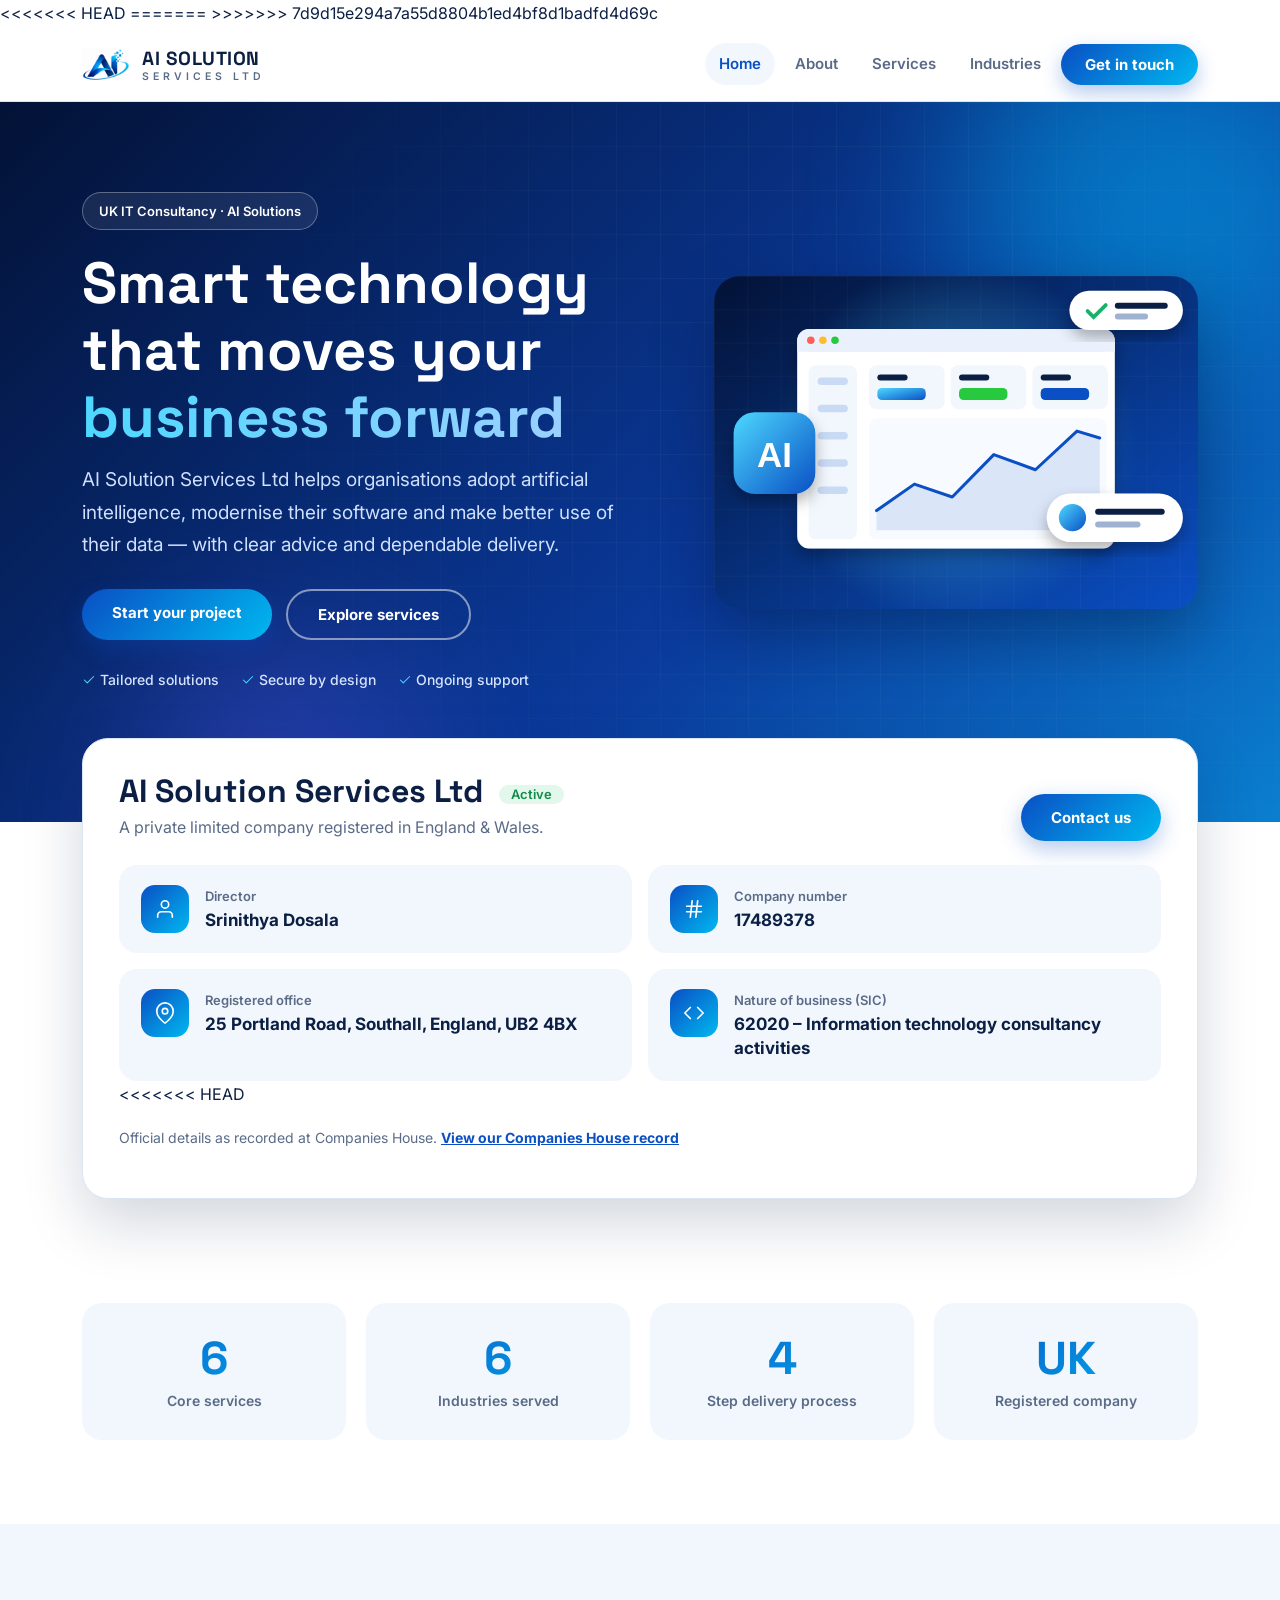
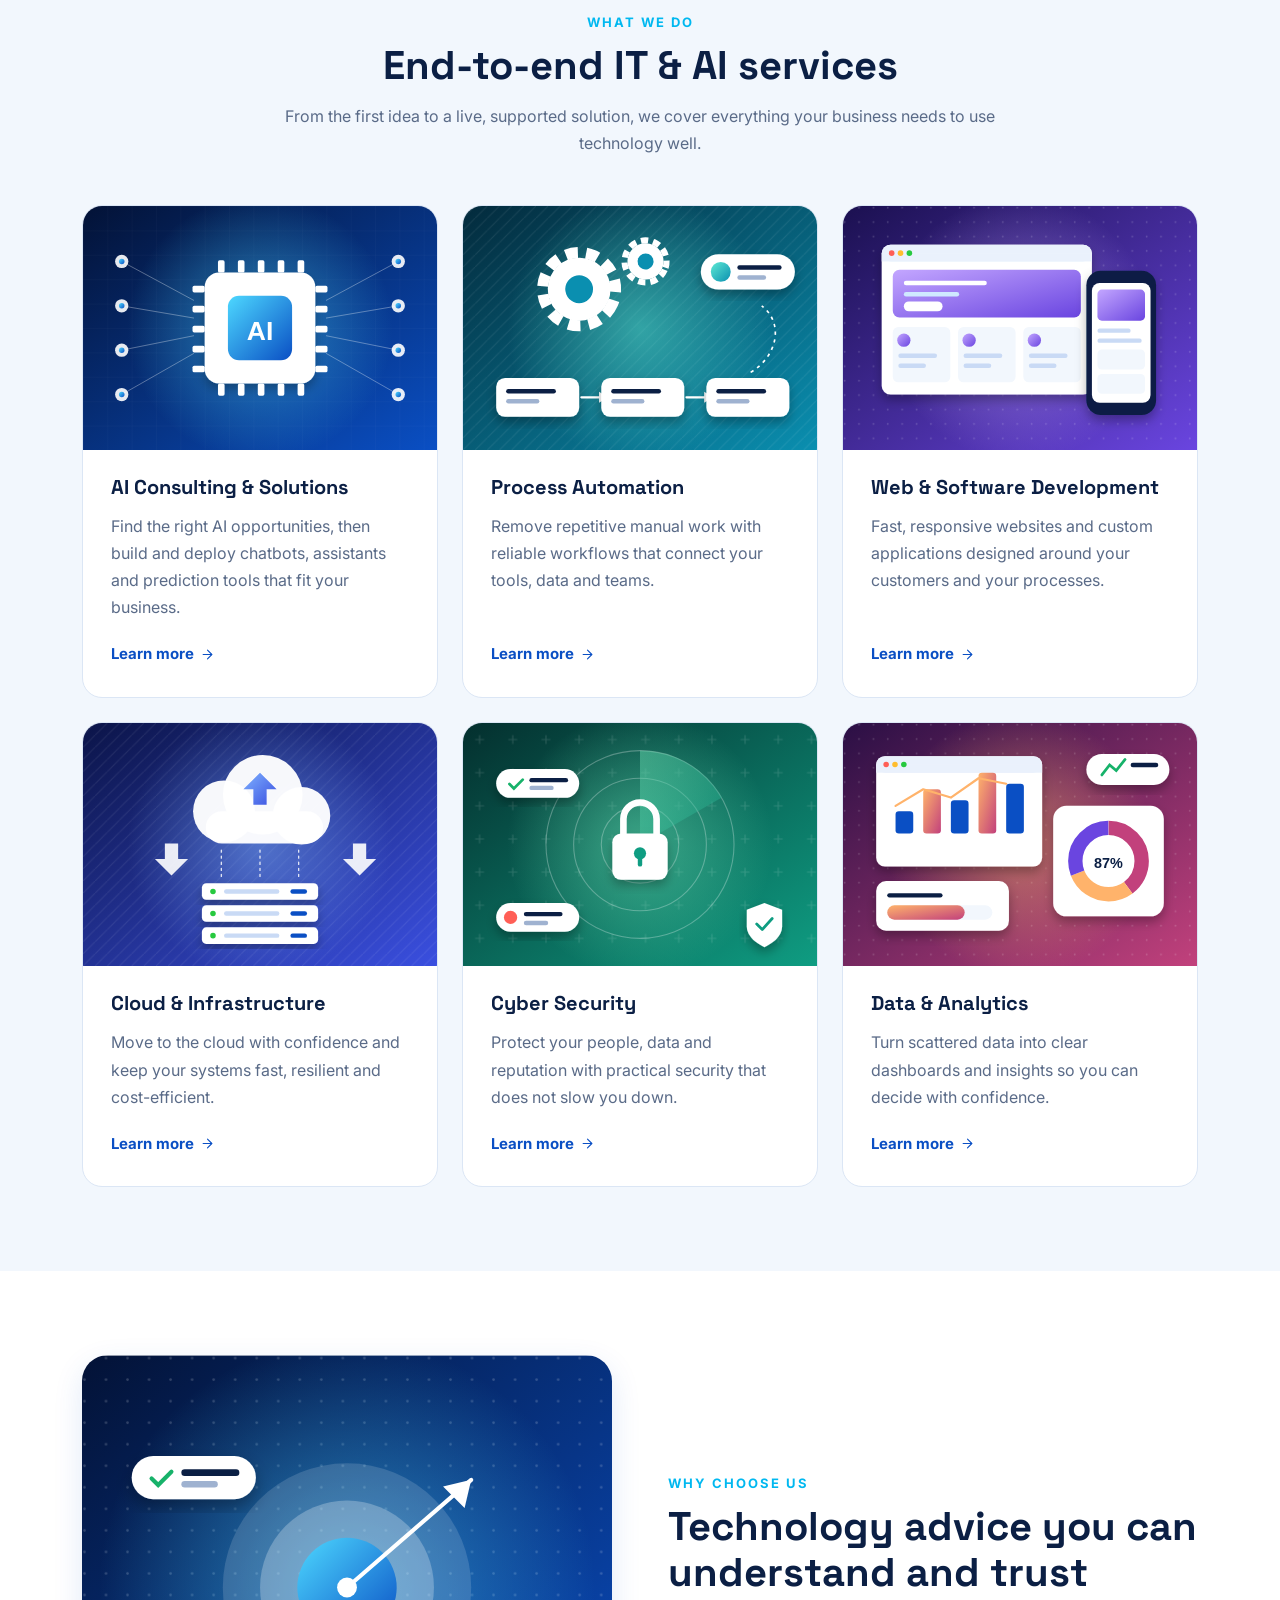
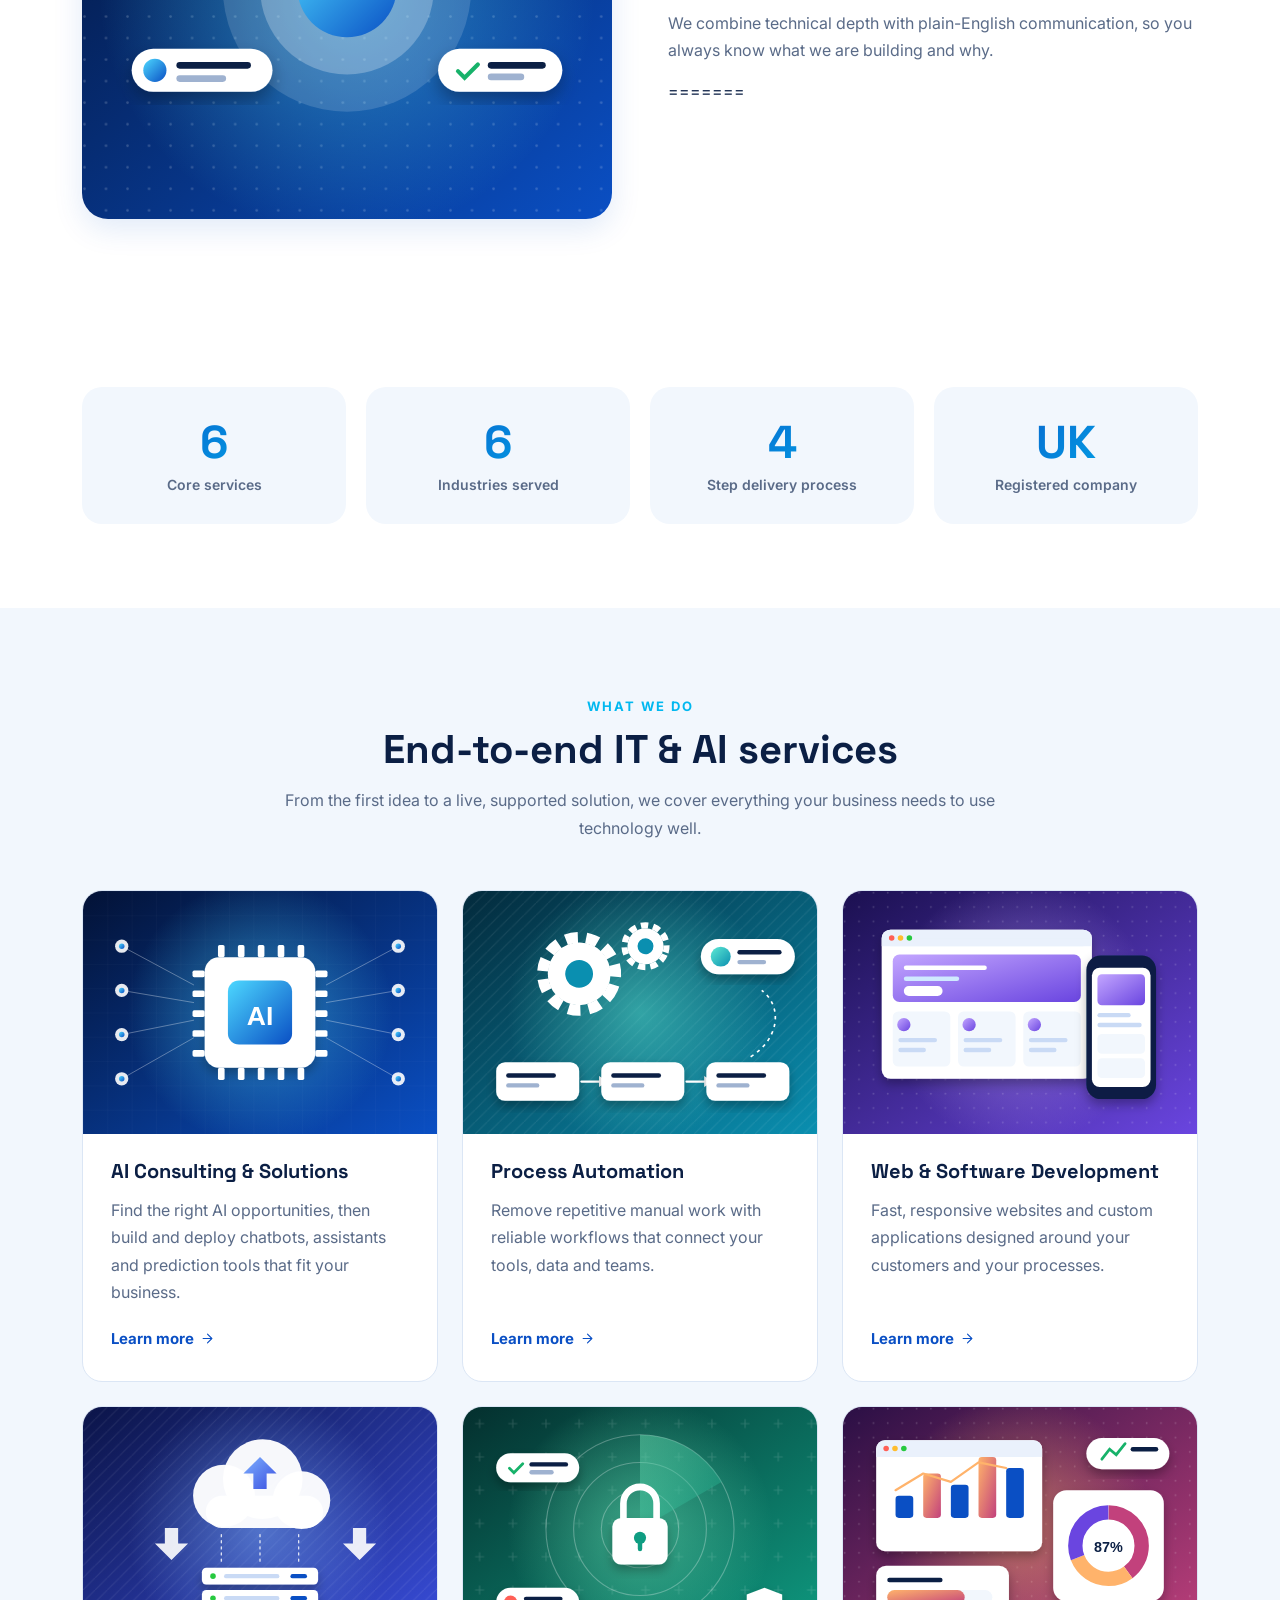
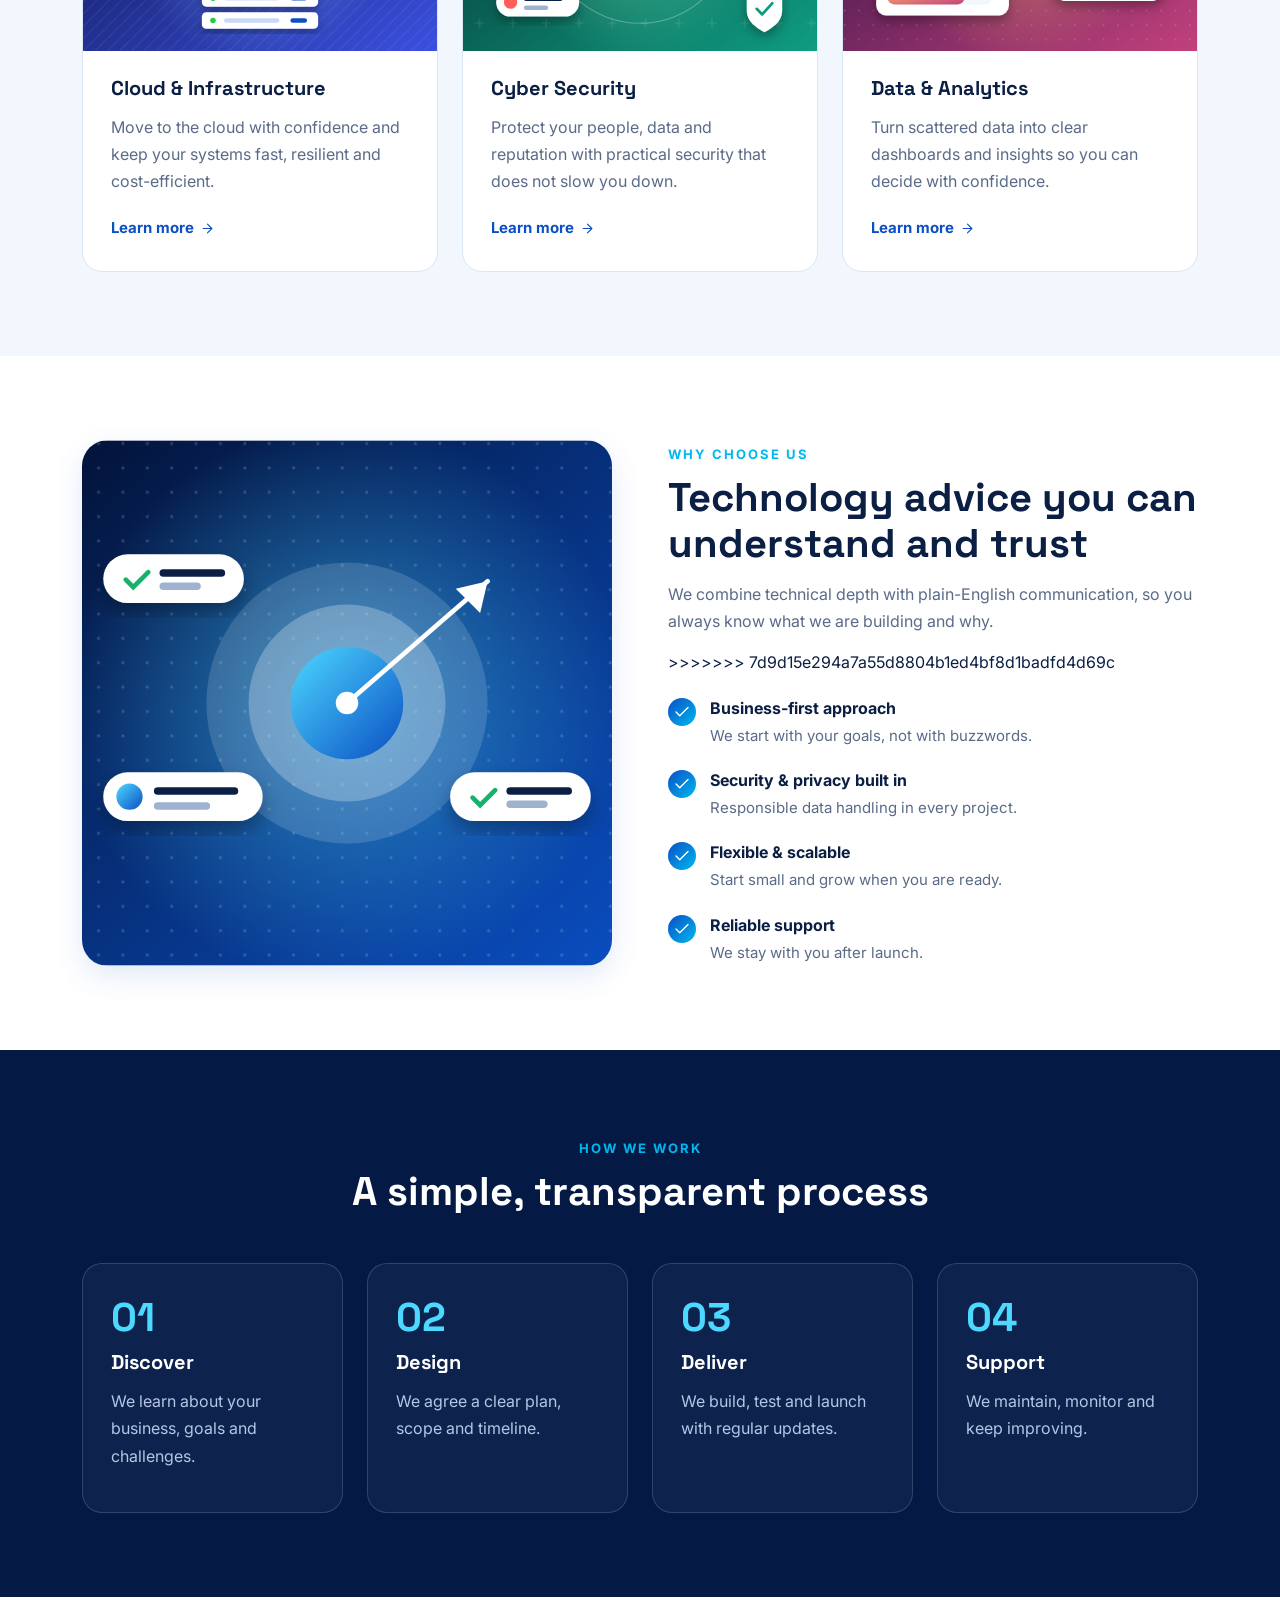
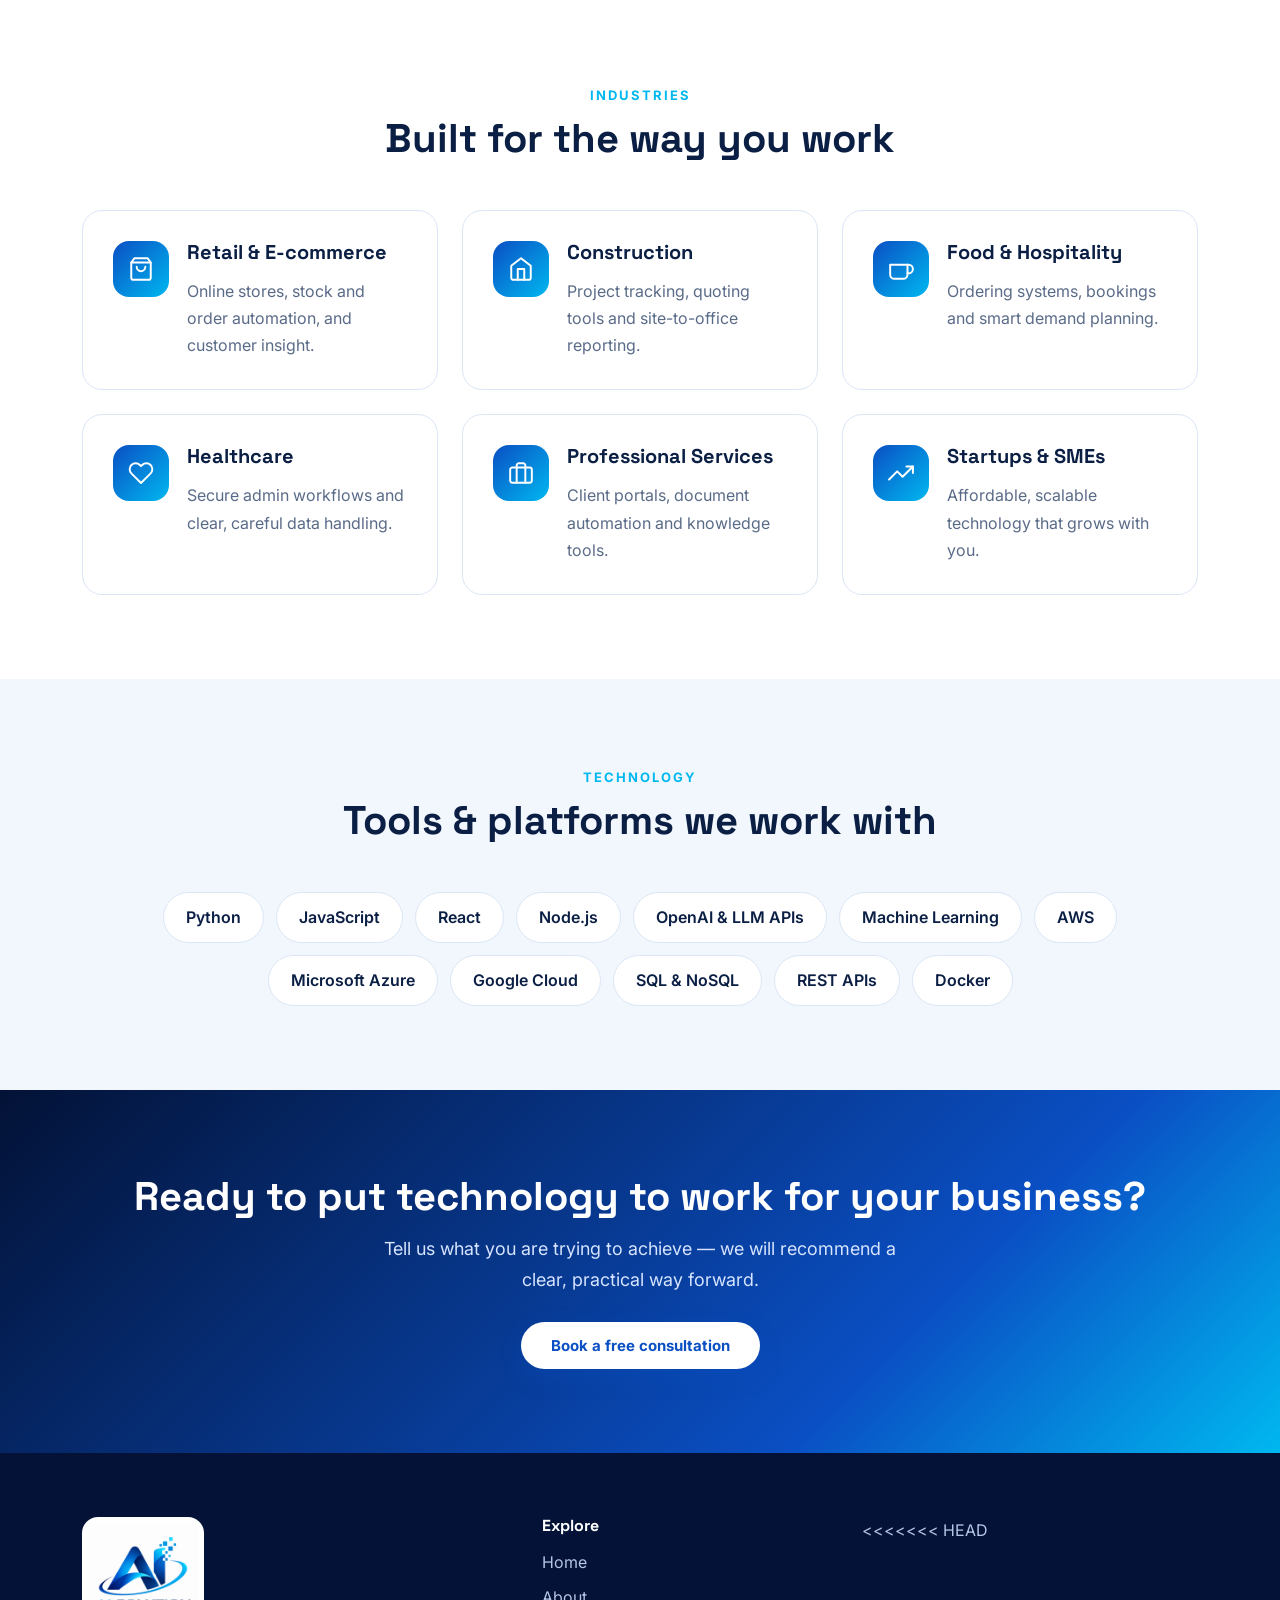
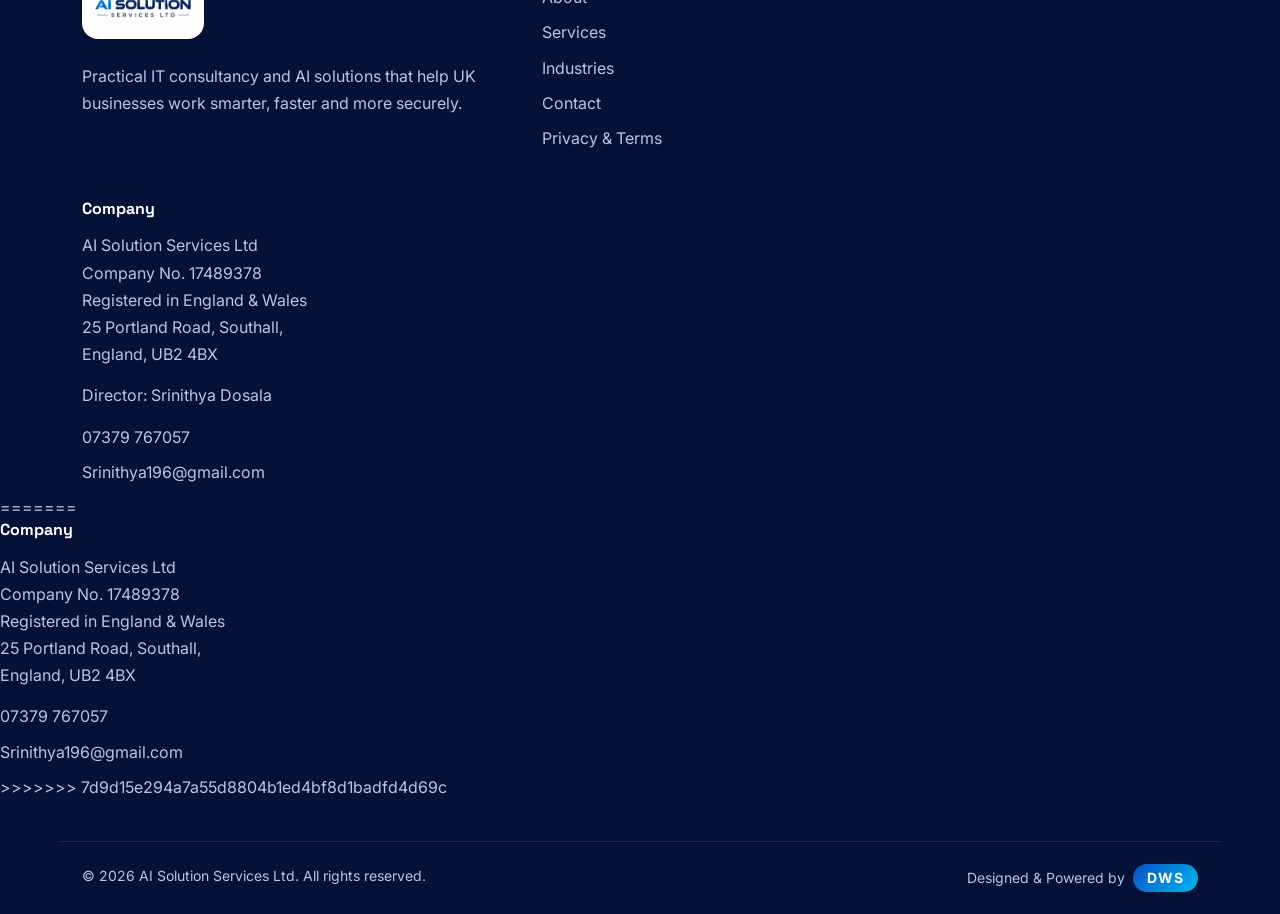
==== commit b4f50475: "Merge remote changes" ====
--- a/index.html
+++ b/index.html
@@ -1,7 +1,12 @@
 <!DOCTYPE html>
 <html lang="en-GB"><head><meta charset="utf-8"><meta name="viewport" content="width=device-width,initial-scale=1">
+<<<<<<< HEAD
 <title>IT Consultancy & AI Solutions | AI Solution Services Ltd</title><meta name="description" content="AI Solution Services Ltd - UK IT consultancy delivering AI, automation, software and cloud solutions."><link rel="canonical" href="https://aisolutionservicesltd.com/"><meta property="og:url" content="https://aisolutionservicesltd.com/"><meta property="og:type" content="website"><meta property="og:site_name" content="AI Solution Services Ltd"><meta name="theme-color" content="#041a45">
 <meta property="og:title" content="IT Consultancy & AI Solutions | AI Solution Services Ltd"><meta property="og:description" content="AI Solution Services Ltd - UK IT consultancy delivering AI, automation, software and cloud solutions."><meta property="og:image" content="https://aisolutionservicesltd.com/images/logo.png">
+=======
+<title>IT Consultancy & AI Solutions | AI Solution Services Ltd</title><meta name="description" content="AI Solution Services Ltd - UK IT consultancy delivering AI, automation, software and cloud solutions."><meta name="theme-color" content="#041a45">
+<meta property="og:title" content="IT Consultancy & AI Solutions | AI Solution Services Ltd"><meta property="og:description" content="AI Solution Services Ltd - UK IT consultancy delivering AI, automation, software and cloud solutions."><meta property="og:image" content="images/logo.png">
+>>>>>>> 7d9d15e294a7a55d8804b1ed4bf8d1badfd4d69c
 <link rel="icon" href="favicon.ico"><link rel="icon" type="image/png" sizes="32x32" href="images/favicon-32.png"><link rel="icon" type="image/png" sizes="192x192" href="images/favicon-192.png"><link rel="apple-touch-icon" href="images/apple-touch-icon.png">
 <link rel="preconnect" href="https://fonts.googleapis.com"><link rel="preconnect" href="https://fonts.gstatic.com" crossorigin>
 <link href="https://fonts.googleapis.com/css2?family=Inter:wght@400;500;600;700&family=Space+Grotesk:wght@500;700&display=swap" rel="stylesheet">
@@ -13,12 +18,20 @@
 <div class="cot"><div class="ib"><svg class="ic" viewBox="0 0 24 24" fill="none" stroke="currentColor" stroke-width="1.8" stroke-linecap="round" stroke-linejoin="round" aria-hidden="true"><path d="M4 9h16M4 15h16M10 3L8 21M16 3l-2 18"/></svg></div><div><small>Company number</small><b>17489378</b></div></div>
 <div class="cot"><div class="ib"><svg class="ic" viewBox="0 0 24 24" fill="none" stroke="currentColor" stroke-width="1.8" stroke-linecap="round" stroke-linejoin="round" aria-hidden="true"><path d="M21 10c0 7-9 13-9 13s-9-6-9-13a9 9 0 0 1 18 0z"/><circle cx="12" cy="10" r="3"/></svg></div><div><small>Registered office</small><b>25 Portland Road, Southall, England, UB2 4BX</b></div></div>
 <div class="cot"><div class="ib"><svg class="ic" viewBox="0 0 24 24" fill="none" stroke="currentColor" stroke-width="1.8" stroke-linecap="round" stroke-linejoin="round" aria-hidden="true"><polyline points="16 18 22 12 16 6"/><polyline points="8 6 2 12 8 18"/></svg></div><div><small>Nature of business (SIC)</small><b>62020 – Information technology consultancy activities</b></div></div></div>
+<<<<<<< HEAD
 <p class="coft">Official details as recorded at Companies House. <a href="https://find-and-update.company-information.service.gov.uk/company/17489378" target="_blank" rel="noopener">View our Companies House record</a></p></div></div></section><section class="sec"><div class="w"><div class="stats"><div class="st rv"><b data-n="6">6</b><span>Core services</span></div><div class="st rv"><b data-n="6">6</b><span>Industries served</span></div><div class="st rv"><b data-n="4">4</b><span>Step delivery process</span></div><div class="st rv"><b>UK</b><span>Registered company</span></div></div></div></section><section class="sec alt"><div class="w"><div class="sh rv"><span class="eb">What we do</span><h2>End-to-end IT &amp; AI services</h2><p>From the first idea to a live, supported solution, we cover everything your business needs to use technology well.</p></div><div class="grid g3"><article class="card pic rv"><img src="images/s-ai.svg" alt="AI Consulting & Solutions" loading="lazy"><div class="tx"><h3>AI Consulting & Solutions</h3><p>Find the right AI opportunities, then build and deploy chatbots, assistants and prediction tools that fit your business.</p><a class="lnk" href="services/">Learn more <svg class="ic " viewBox="0 0 24 24" fill="none" stroke="currentColor" stroke-width="1.8" stroke-linecap="round" stroke-linejoin="round" aria-hidden="true"><path d="M5 12h14M12 5l7 7-7 7"/></svg></a></div></article><article class="card pic rv"><img src="images/s-auto.svg" alt="Process Automation" loading="lazy"><div class="tx"><h3>Process Automation</h3><p>Remove repetitive manual work with reliable workflows that connect your tools, data and teams.</p><a class="lnk" href="services/">Learn more <svg class="ic " viewBox="0 0 24 24" fill="none" stroke="currentColor" stroke-width="1.8" stroke-linecap="round" stroke-linejoin="round" aria-hidden="true"><path d="M5 12h14M12 5l7 7-7 7"/></svg></a></div></article><article class="card pic rv"><img src="images/s-web.svg" alt="Web & Software Development" loading="lazy"><div class="tx"><h3>Web & Software Development</h3><p>Fast, responsive websites and custom applications designed around your customers and your processes.</p><a class="lnk" href="services/">Learn more <svg class="ic " viewBox="0 0 24 24" fill="none" stroke="currentColor" stroke-width="1.8" stroke-linecap="round" stroke-linejoin="round" aria-hidden="true"><path d="M5 12h14M12 5l7 7-7 7"/></svg></a></div></article><article class="card pic rv"><img src="images/s-cloud.svg" alt="Cloud & Infrastructure" loading="lazy"><div class="tx"><h3>Cloud & Infrastructure</h3><p>Move to the cloud with confidence and keep your systems fast, resilient and cost-efficient.</p><a class="lnk" href="services/">Learn more <svg class="ic " viewBox="0 0 24 24" fill="none" stroke="currentColor" stroke-width="1.8" stroke-linecap="round" stroke-linejoin="round" aria-hidden="true"><path d="M5 12h14M12 5l7 7-7 7"/></svg></a></div></article><article class="card pic rv"><img src="images/s-sec.svg" alt="Cyber Security" loading="lazy"><div class="tx"><h3>Cyber Security</h3><p>Protect your people, data and reputation with practical security that does not slow you down.</p><a class="lnk" href="services/">Learn more <svg class="ic " viewBox="0 0 24 24" fill="none" stroke="currentColor" stroke-width="1.8" stroke-linecap="round" stroke-linejoin="round" aria-hidden="true"><path d="M5 12h14M12 5l7 7-7 7"/></svg></a></div></article><article class="card pic rv"><img src="images/s-data.svg" alt="Data & Analytics" loading="lazy"><div class="tx"><h3>Data & Analytics</h3><p>Turn scattered data into clear dashboards and insights so you can decide with confidence.</p><a class="lnk" href="services/">Learn more <svg class="ic " viewBox="0 0 24 24" fill="none" stroke="currentColor" stroke-width="1.8" stroke-linecap="round" stroke-linejoin="round" aria-hidden="true"><path d="M5 12h14M12 5l7 7-7 7"/></svg></a></div></article></div></div></section><section class="sec"><div class="w two fill"><img class="rv shot" src="images/why.svg" alt="Hitting your business goals"><div class="rv"><span class="eb">Why choose us</span><h2>Technology advice you can understand and trust</h2><p>We combine technical depth with plain-English communication, so you always know what we are building and why.</p>
+=======
+</div></div></section><section class="sec"><div class="w"><div class="stats"><div class="st rv"><b data-n="6">6</b><span>Core services</span></div><div class="st rv"><b data-n="6">6</b><span>Industries served</span></div><div class="st rv"><b data-n="4">4</b><span>Step delivery process</span></div><div class="st rv"><b>UK</b><span>Registered company</span></div></div></div></section><section class="sec alt"><div class="w"><div class="sh rv"><span class="eb">What we do</span><h2>End-to-end IT &amp; AI services</h2><p>From the first idea to a live, supported solution, we cover everything your business needs to use technology well.</p></div><div class="grid g3"><article class="card pic rv"><img src="images/s-ai.svg" alt="AI Consulting & Solutions" loading="lazy"><div class="tx"><h3>AI Consulting & Solutions</h3><p>Find the right AI opportunities, then build and deploy chatbots, assistants and prediction tools that fit your business.</p><a class="lnk" href="services/">Learn more <svg class="ic " viewBox="0 0 24 24" fill="none" stroke="currentColor" stroke-width="1.8" stroke-linecap="round" stroke-linejoin="round" aria-hidden="true"><path d="M5 12h14M12 5l7 7-7 7"/></svg></a></div></article><article class="card pic rv"><img src="images/s-auto.svg" alt="Process Automation" loading="lazy"><div class="tx"><h3>Process Automation</h3><p>Remove repetitive manual work with reliable workflows that connect your tools, data and teams.</p><a class="lnk" href="services/">Learn more <svg class="ic " viewBox="0 0 24 24" fill="none" stroke="currentColor" stroke-width="1.8" stroke-linecap="round" stroke-linejoin="round" aria-hidden="true"><path d="M5 12h14M12 5l7 7-7 7"/></svg></a></div></article><article class="card pic rv"><img src="images/s-web.svg" alt="Web & Software Development" loading="lazy"><div class="tx"><h3>Web & Software Development</h3><p>Fast, responsive websites and custom applications designed around your customers and your processes.</p><a class="lnk" href="services/">Learn more <svg class="ic " viewBox="0 0 24 24" fill="none" stroke="currentColor" stroke-width="1.8" stroke-linecap="round" stroke-linejoin="round" aria-hidden="true"><path d="M5 12h14M12 5l7 7-7 7"/></svg></a></div></article><article class="card pic rv"><img src="images/s-cloud.svg" alt="Cloud & Infrastructure" loading="lazy"><div class="tx"><h3>Cloud & Infrastructure</h3><p>Move to the cloud with confidence and keep your systems fast, resilient and cost-efficient.</p><a class="lnk" href="services/">Learn more <svg class="ic " viewBox="0 0 24 24" fill="none" stroke="currentColor" stroke-width="1.8" stroke-linecap="round" stroke-linejoin="round" aria-hidden="true"><path d="M5 12h14M12 5l7 7-7 7"/></svg></a></div></article><article class="card pic rv"><img src="images/s-sec.svg" alt="Cyber Security" loading="lazy"><div class="tx"><h3>Cyber Security</h3><p>Protect your people, data and reputation with practical security that does not slow you down.</p><a class="lnk" href="services/">Learn more <svg class="ic " viewBox="0 0 24 24" fill="none" stroke="currentColor" stroke-width="1.8" stroke-linecap="round" stroke-linejoin="round" aria-hidden="true"><path d="M5 12h14M12 5l7 7-7 7"/></svg></a></div></article><article class="card pic rv"><img src="images/s-data.svg" alt="Data & Analytics" loading="lazy"><div class="tx"><h3>Data & Analytics</h3><p>Turn scattered data into clear dashboards and insights so you can decide with confidence.</p><a class="lnk" href="services/">Learn more <svg class="ic " viewBox="0 0 24 24" fill="none" stroke="currentColor" stroke-width="1.8" stroke-linecap="round" stroke-linejoin="round" aria-hidden="true"><path d="M5 12h14M12 5l7 7-7 7"/></svg></a></div></article></div></div></section><section class="sec"><div class="w two fill"><img class="rv shot" src="images/why.svg" alt="Hitting your business goals"><div class="rv"><span class="eb">Why choose us</span><h2>Technology advice you can understand and trust</h2><p>We combine technical depth with plain-English communication, so you always know what we are building and why.</p>
+>>>>>>> 7d9d15e294a7a55d8804b1ed4bf8d1badfd4d69c
 <div class="fe"><svg class="ic " viewBox="0 0 24 24" fill="none" stroke="currentColor" stroke-width="1.8" stroke-linecap="round" stroke-linejoin="round" aria-hidden="true"><path d="M20 6L9 17l-5-5"/></svg><div><b>Business-first approach</b><span>We start with your goals, not with buzzwords.</span></div></div><div class="fe"><svg class="ic " viewBox="0 0 24 24" fill="none" stroke="currentColor" stroke-width="1.8" stroke-linecap="round" stroke-linejoin="round" aria-hidden="true"><path d="M20 6L9 17l-5-5"/></svg><div><b>Security &amp; privacy built in</b><span>Responsible data handling in every project.</span></div></div><div class="fe"><svg class="ic " viewBox="0 0 24 24" fill="none" stroke="currentColor" stroke-width="1.8" stroke-linecap="round" stroke-linejoin="round" aria-hidden="true"><path d="M20 6L9 17l-5-5"/></svg><div><b>Flexible &amp; scalable</b><span>Start small and grow when you are ready.</span></div></div><div class="fe"><svg class="ic " viewBox="0 0 24 24" fill="none" stroke="currentColor" stroke-width="1.8" stroke-linecap="round" stroke-linejoin="round" aria-hidden="true"><path d="M20 6L9 17l-5-5"/></svg><div><b>Reliable support</b><span>We stay with you after launch.</span></div></div></div></div></section>
 <section class="sec dark"><div class="w"><div class="sh rv"><span class="eb">How we work</span><h2>A simple, transparent process</h2></div><div class="steps"><div class="sp rv"><i>01</i><h3>Discover</h3><p>We learn about your business, goals and challenges.</p></div><div class="sp rv"><i>02</i><h3>Design</h3><p>We agree a clear plan, scope and timeline.</p></div><div class="sp rv"><i>03</i><h3>Deliver</h3><p>We build, test and launch with regular updates.</p></div><div class="sp rv"><i>04</i><h3>Support</h3><p>We maintain, monitor and keep improving.</p></div></div></div></section>
 <section class="sec"><div class="w"><div class="sh rv"><span class="eb">Industries</span><h2>Built for the way you work</h2></div><div class="grid g3"><a class="card ind rv" href="industries/"><div class="ib"><svg class="ic " viewBox="0 0 24 24" fill="none" stroke="currentColor" stroke-width="1.8" stroke-linecap="round" stroke-linejoin="round" aria-hidden="true"><path d="M6 2L3 6v14a2 2 0 0 0 2 2h14a2 2 0 0 0 2-2V6l-3-4z"/><path d="M3 6h18M16 10a4 4 0 0 1-8 0"/></svg></div><div><h3>Retail & E-commerce</h3><p>Online stores, stock and order automation, and customer insight.</p></div></a><a class="card ind rv" href="industries/"><div class="ib"><svg class="ic " viewBox="0 0 24 24" fill="none" stroke="currentColor" stroke-width="1.8" stroke-linecap="round" stroke-linejoin="round" aria-hidden="true"><path d="M3 9l9-7 9 7v11a2 2 0 0 1-2 2H5a2 2 0 0 1-2-2z"/><path d="M9 22V12h6v10"/></svg></div><div><h3>Construction</h3><p>Project tracking, quoting tools and site-to-office reporting.</p></div></a><a class="card ind rv" href="industries/"><div class="ib"><svg class="ic " viewBox="0 0 24 24" fill="none" stroke="currentColor" stroke-width="1.8" stroke-linecap="round" stroke-linejoin="round" aria-hidden="true"><path d="M18 8h1a4 4 0 0 1 0 8h-1"/><path d="M2 8h16v9a4 4 0 0 1-4 4H6a4 4 0 0 1-4-4V8z"/></svg></div><div><h3>Food & Hospitality</h3><p>Ordering systems, bookings and smart demand planning.</p></div></a><a class="card ind rv" href="industries/"><div class="ib"><svg class="ic " viewBox="0 0 24 24" fill="none" stroke="currentColor" stroke-width="1.8" stroke-linecap="round" stroke-linejoin="round" aria-hidden="true"><path d="M20.84 4.61a5.5 5.5 0 0 0-7.78 0L12 5.67l-1.06-1.06a5.5 5.5 0 0 0-7.78 7.78l1.06 1.06L12 21.23l7.78-7.78 1.06-1.06a5.5 5.5 0 0 0 0-7.78z"/></svg></div><div><h3>Healthcare</h3><p>Secure admin workflows and clear, careful data handling.</p></div></a><a class="card ind rv" href="industries/"><div class="ib"><svg class="ic " viewBox="0 0 24 24" fill="none" stroke="currentColor" stroke-width="1.8" stroke-linecap="round" stroke-linejoin="round" aria-hidden="true"><rect x="2" y="7" width="20" height="14" rx="2"/><path d="M16 21V5a2 2 0 0 0-2-2h-4a2 2 0 0 0-2 2v16"/></svg></div><div><h3>Professional Services</h3><p>Client portals, document automation and knowledge tools.</p></div></a><a class="card ind rv" href="industries/"><div class="ib"><svg class="ic " viewBox="0 0 24 24" fill="none" stroke="currentColor" stroke-width="1.8" stroke-linecap="round" stroke-linejoin="round" aria-hidden="true"><polyline points="23 6 13.5 15.5 8.5 10.5 1 18"/><polyline points="17 6 23 6 23 12"/></svg></div><div><h3>Startups & SMEs</h3><p>Affordable, scalable technology that grows with you.</p></div></a></div></div></section><section class="sec alt"><div class="w"><div class="sh rv"><span class="eb">Technology</span><h2>Tools &amp; platforms we work with</h2></div><div class="chips rv"><span>Python</span><span>JavaScript</span><span>React</span><span>Node.js</span><span>OpenAI & LLM APIs</span><span>Machine Learning</span><span>AWS</span><span>Microsoft Azure</span><span>Google Cloud</span><span>SQL & NoSQL</span><span>REST APIs</span><span>Docker</span></div></div></section><section class="cta"><div class="w rv"><h2>Ready to put technology to work for your business?</h2><p>Tell us what you are trying to achieve — we will recommend a clear, practical way forward.</p><a class="btn wh" href="contact/">Book a free consultation</a></div></section></main>
 <footer class="ft"><div class="w fg"><div><div class="lt"><img src="images/logo.png" alt="AI Solution Services Ltd"></div><p>Practical IT consultancy and AI solutions that help UK businesses work smarter, faster and more securely.</p></div>
 <div><h4>Explore</h4><a href="./">Home</a><a href="about/">About</a><a href="services/">Services</a><a href="industries/">Industries</a><a href="contact/">Contact</a><a href="privacy/">Privacy &amp; Terms</a></div>
+<<<<<<< HEAD
 <div><h4>Company</h4><p>AI Solution Services Ltd<br>Company No. 17489378<br>Registered in England &amp; Wales<br>25 Portland Road, Southall,<br>England, UB2 4BX</p><p>Director: Srinithya Dosala</p><a href="tel:+447379767057">07379 767057</a><a href="mailto:Srinithya196@gmail.com">Srinithya196@gmail.com</a></div></div>
+=======
+<div><h4>Company</h4><p>AI Solution Services Ltd<br>Company No. 17489378<br>Registered in England &amp; Wales<br>25 Portland Road, Southall,<br>England, UB2 4BX</p> <a href="tel:+447379767057">07379 767057</a><a href="mailto:Srinithya196@gmail.com">Srinithya196@gmail.com</a></div></div>
+>>>>>>> 7d9d15e294a7a55d8804b1ed4bf8d1badfd4d69c
 <div class="w cp"><span>© <span id="yr">2026</span> AI Solution Services Ltd. All rights reserved.</span><span>Designed &amp; Powered by <a class="dws" href="https://dharmawebservice.in" target="_blank" rel="noopener" title="Dharma Web Service">DWS</a></span></div></footer>
 <script src="js/main.js"></script></body></html>
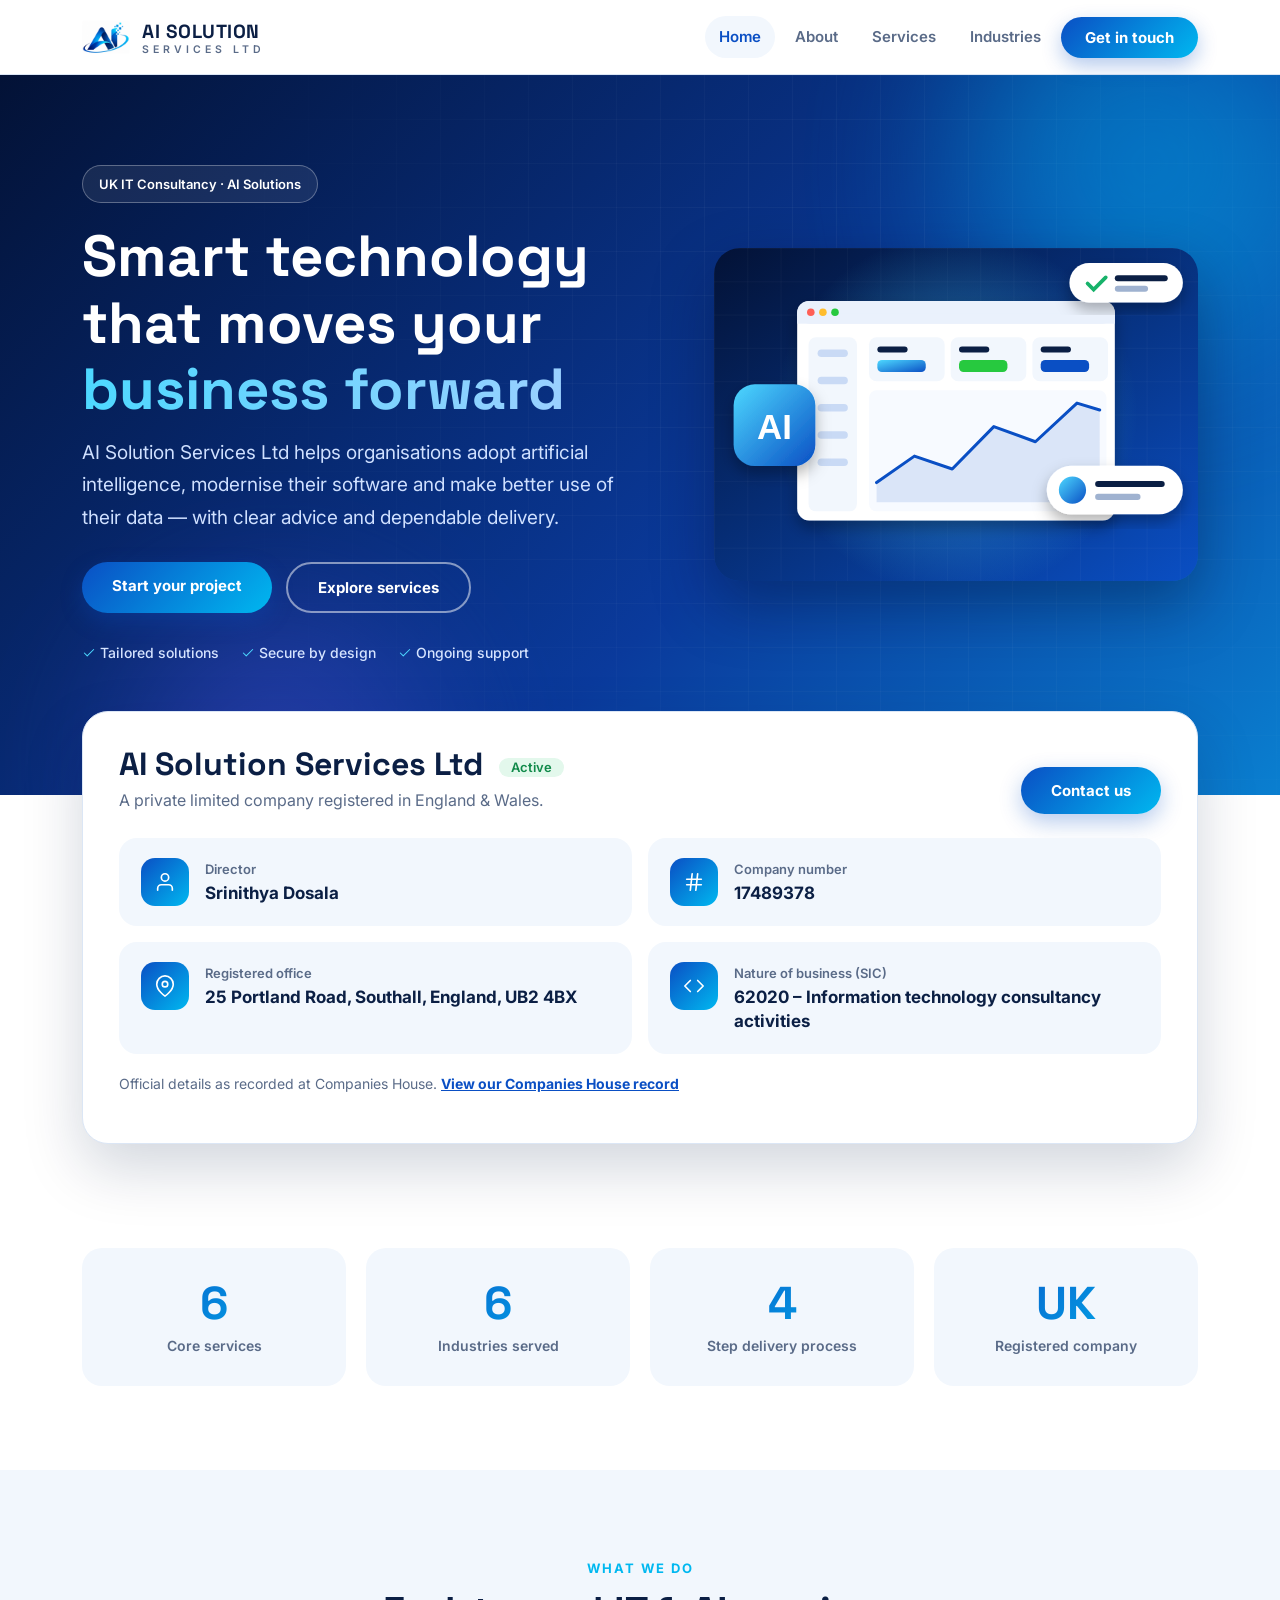
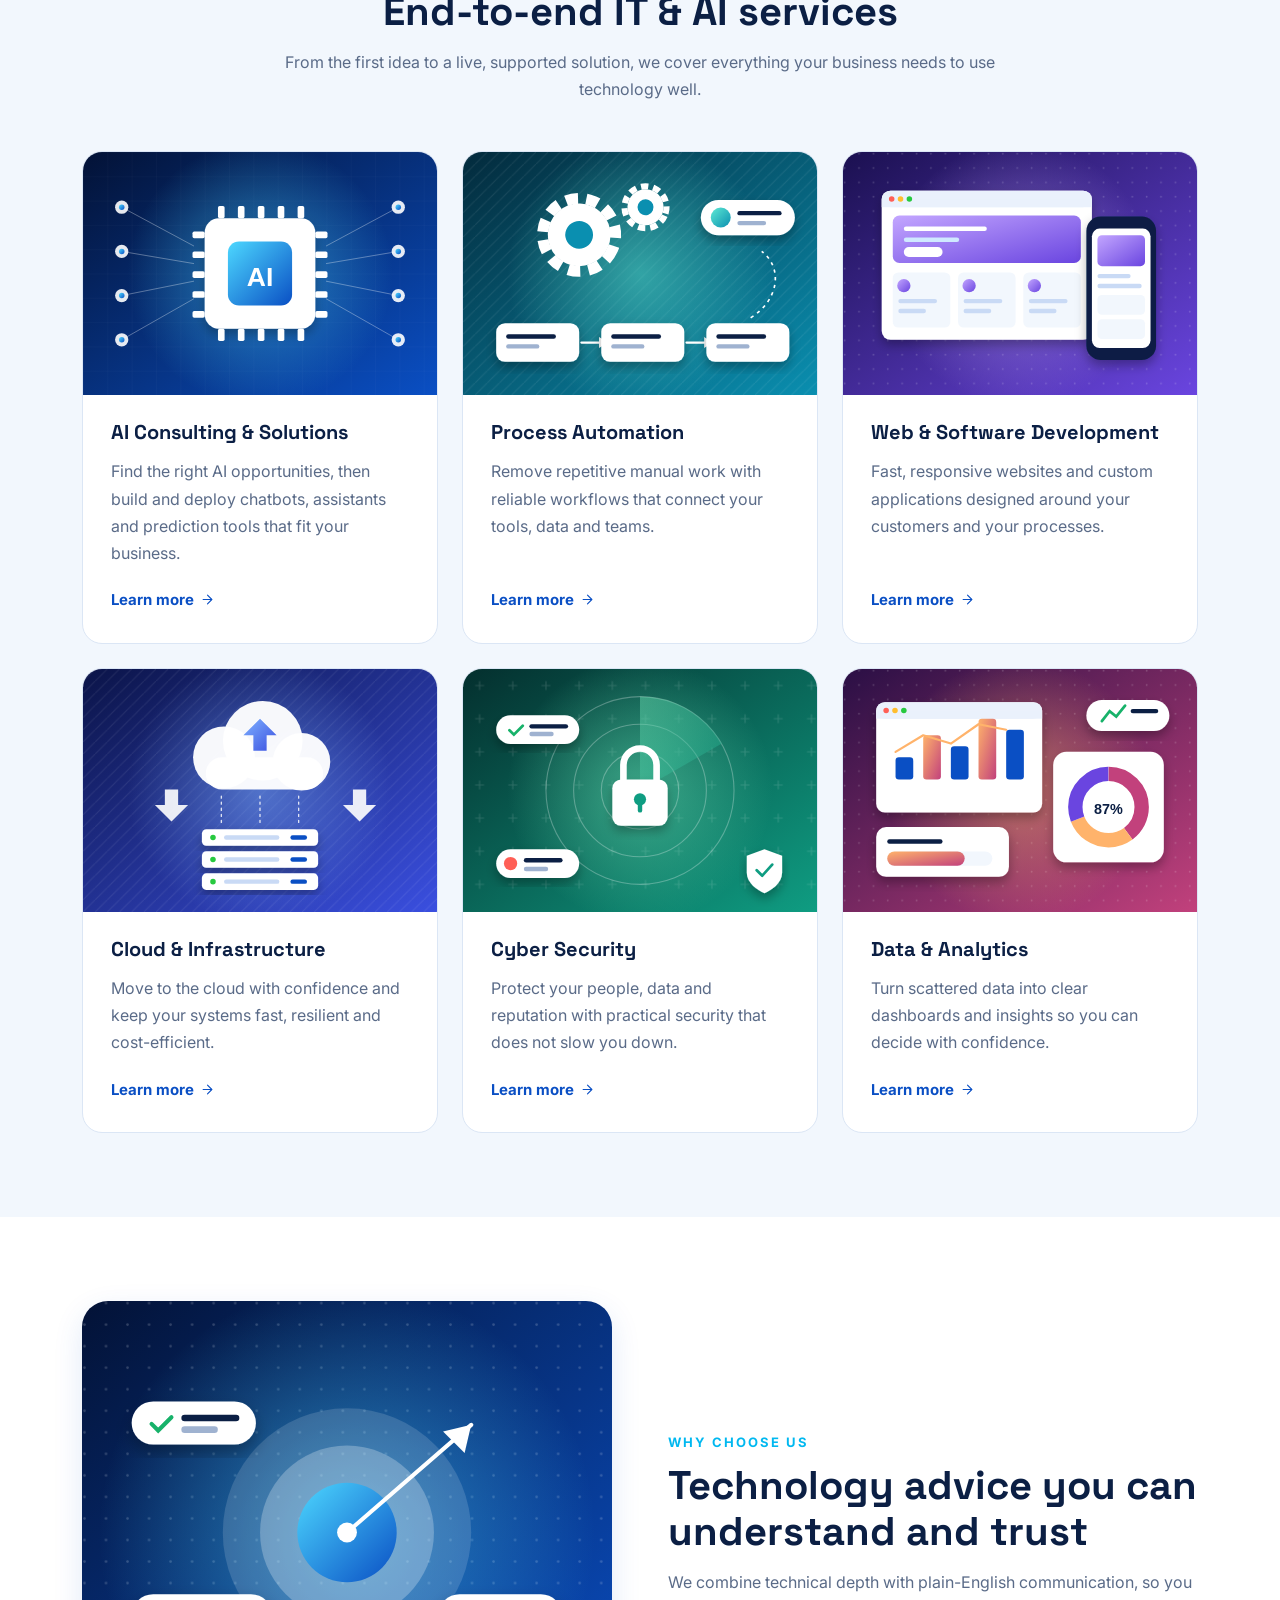
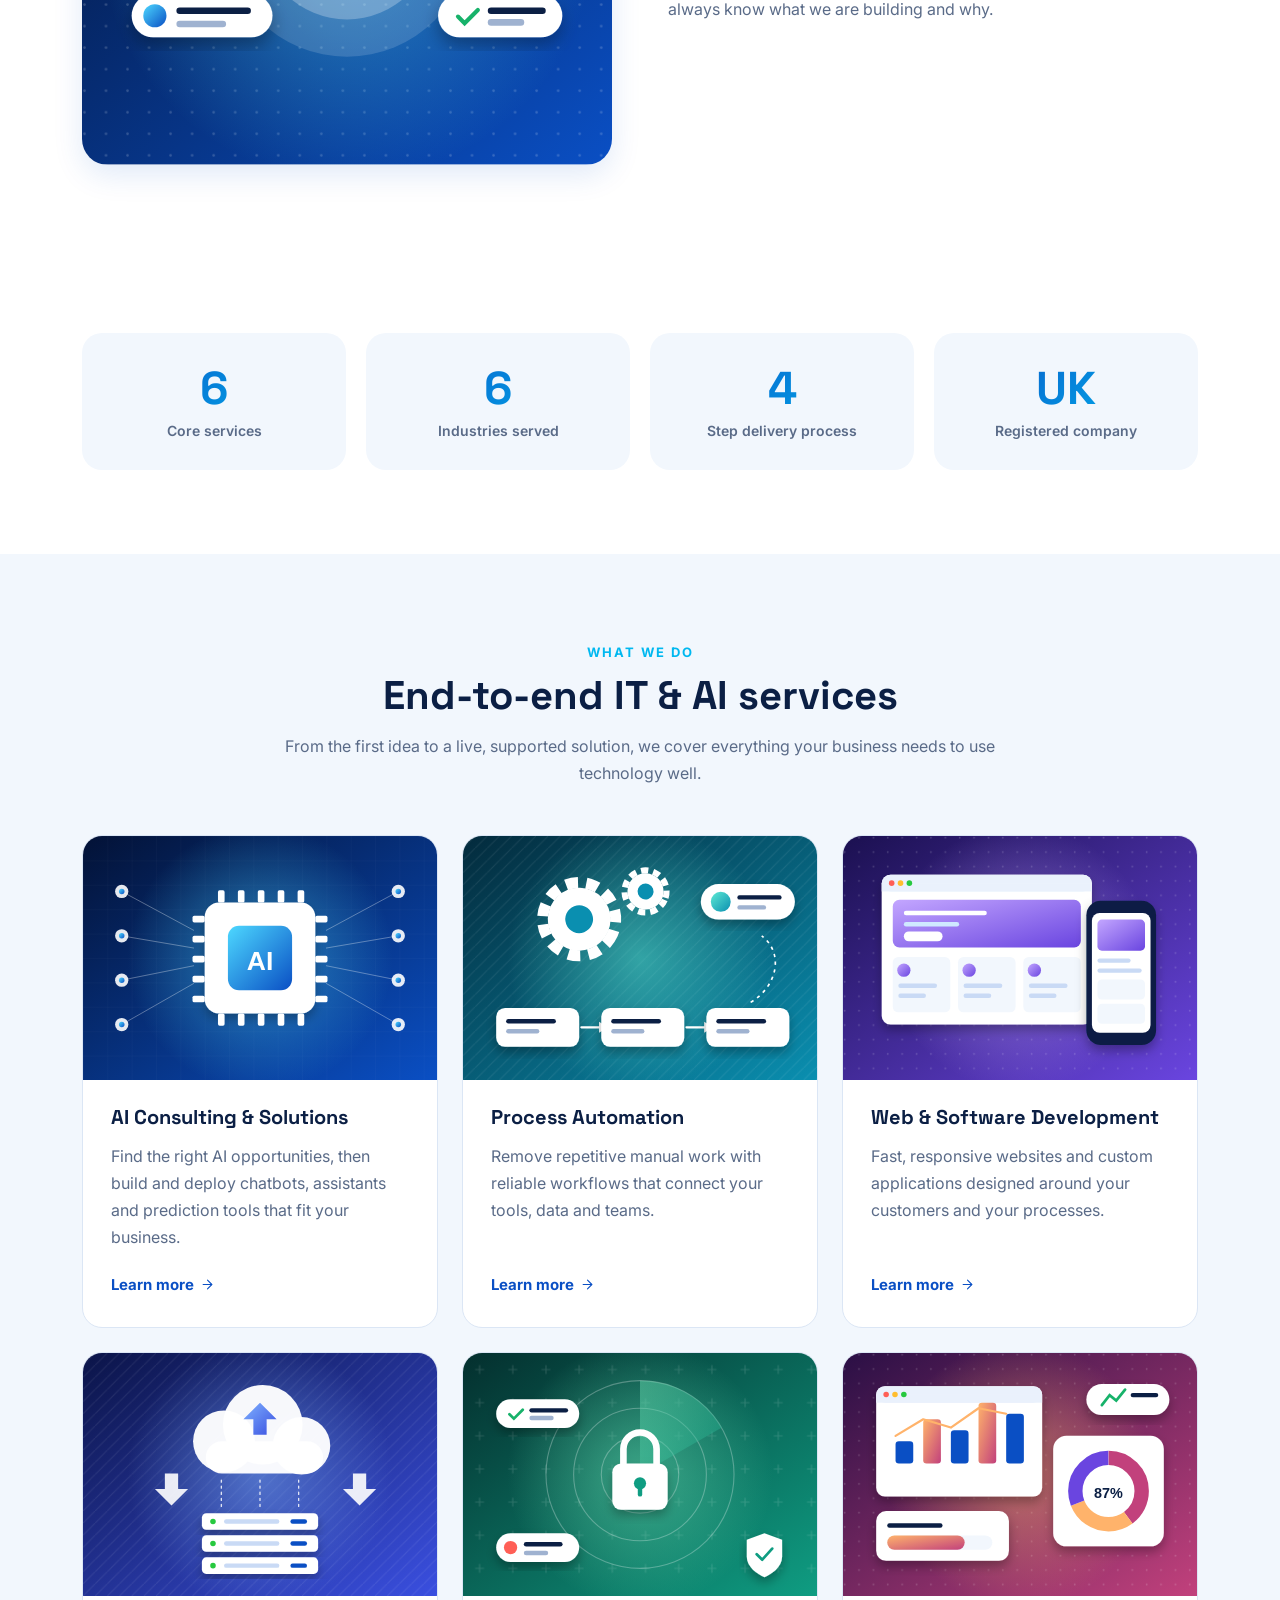
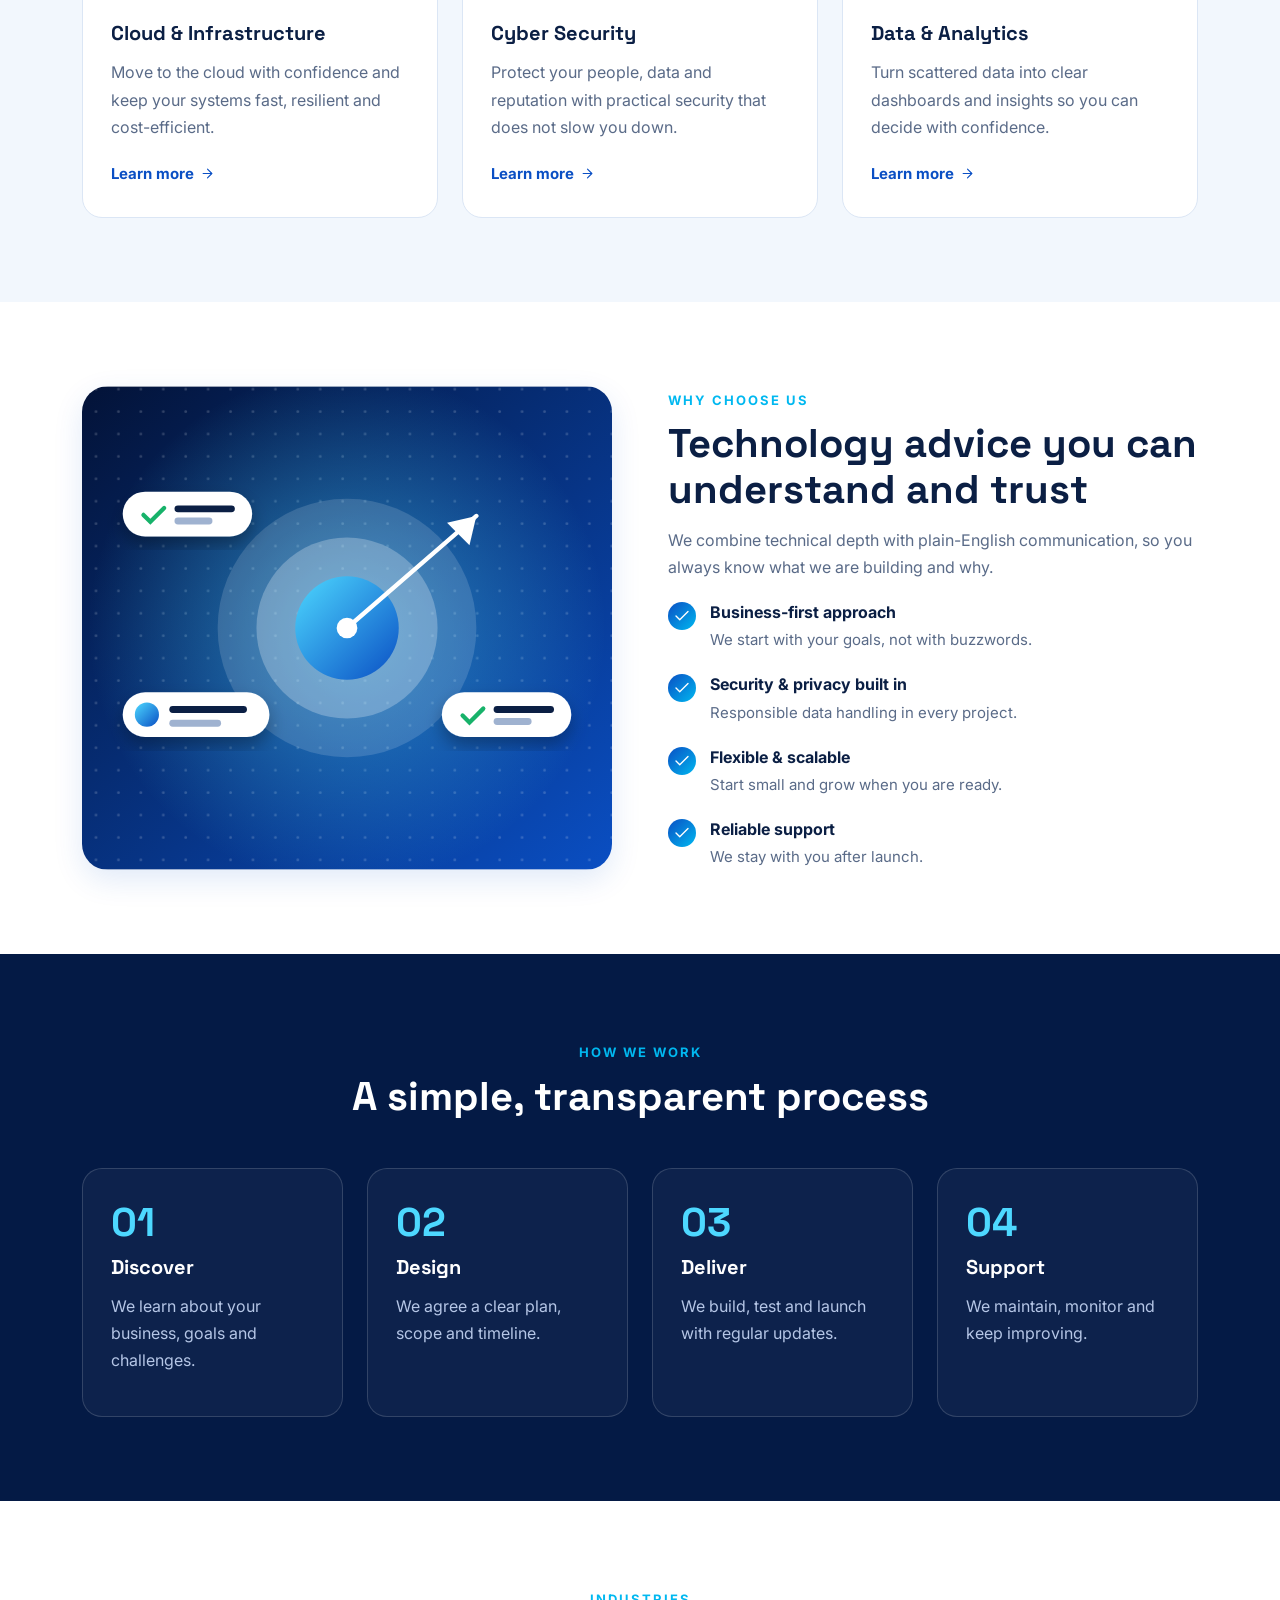
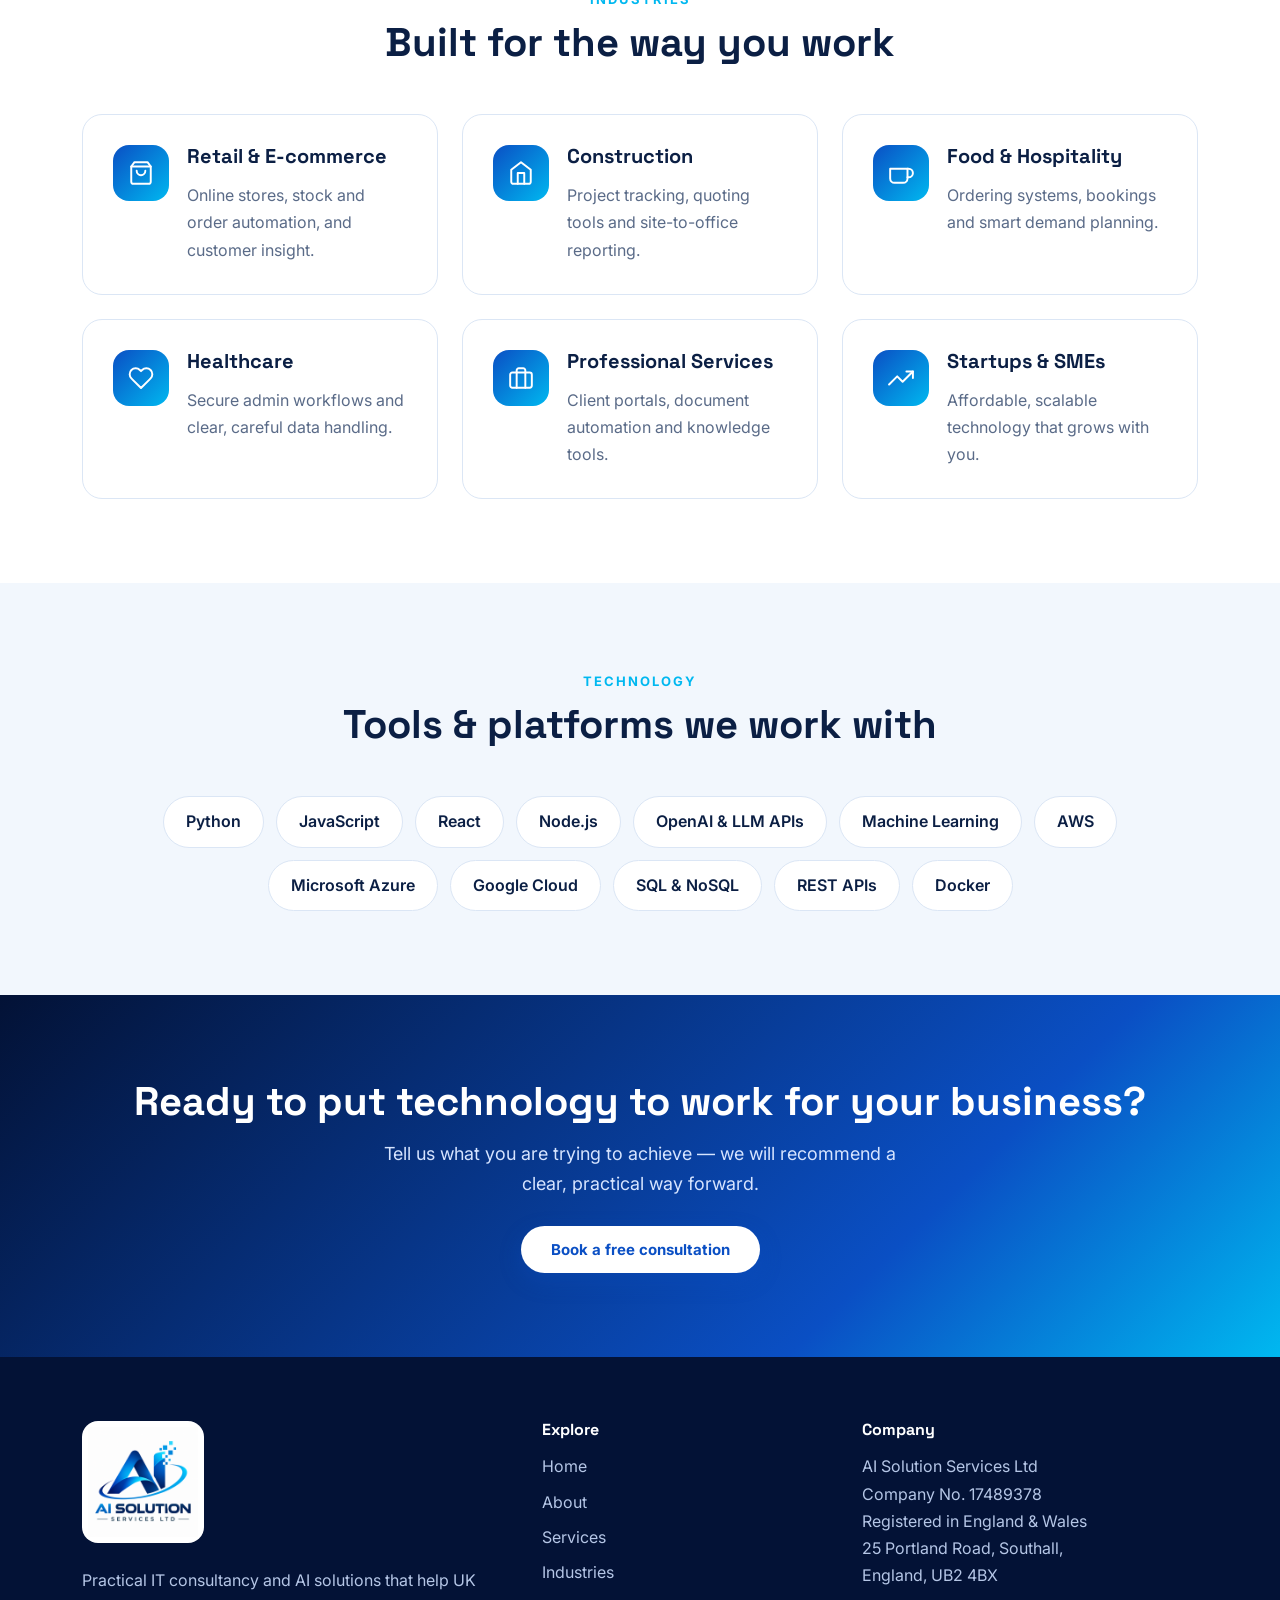
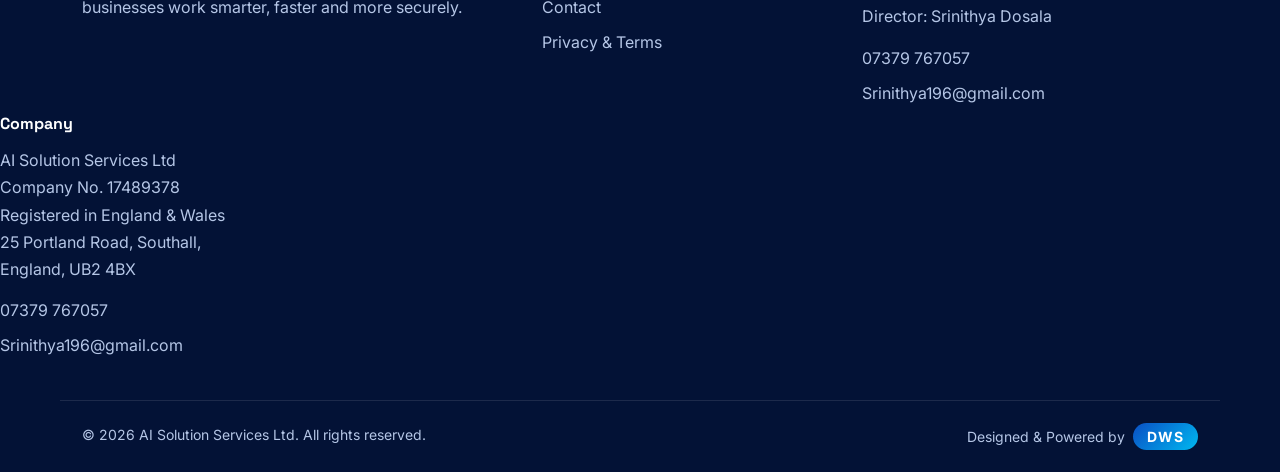
==== commit ad10ef69: "Update 1.1" ====
--- a/index.html
+++ b/index.html
@@ -1,12 +1,12 @@
 <!DOCTYPE html>
 <html lang="en-GB"><head><meta charset="utf-8"><meta name="viewport" content="width=device-width,initial-scale=1">
-<<<<<<< HEAD
+ 
 <title>IT Consultancy & AI Solutions | AI Solution Services Ltd</title><meta name="description" content="AI Solution Services Ltd - UK IT consultancy delivering AI, automation, software and cloud solutions."><link rel="canonical" href="https://aisolutionservicesltd.com/"><meta property="og:url" content="https://aisolutionservicesltd.com/"><meta property="og:type" content="website"><meta property="og:site_name" content="AI Solution Services Ltd"><meta name="theme-color" content="#041a45">
 <meta property="og:title" content="IT Consultancy & AI Solutions | AI Solution Services Ltd"><meta property="og:description" content="AI Solution Services Ltd - UK IT consultancy delivering AI, automation, software and cloud solutions."><meta property="og:image" content="https://aisolutionservicesltd.com/images/logo.png">
-=======
+ 
 <title>IT Consultancy & AI Solutions | AI Solution Services Ltd</title><meta name="description" content="AI Solution Services Ltd - UK IT consultancy delivering AI, automation, software and cloud solutions."><meta name="theme-color" content="#041a45">
 <meta property="og:title" content="IT Consultancy & AI Solutions | AI Solution Services Ltd"><meta property="og:description" content="AI Solution Services Ltd - UK IT consultancy delivering AI, automation, software and cloud solutions."><meta property="og:image" content="images/logo.png">
->>>>>>> 7d9d15e294a7a55d8804b1ed4bf8d1badfd4d69c
+ 
 <link rel="icon" href="favicon.ico"><link rel="icon" type="image/png" sizes="32x32" href="images/favicon-32.png"><link rel="icon" type="image/png" sizes="192x192" href="images/favicon-192.png"><link rel="apple-touch-icon" href="images/apple-touch-icon.png">
 <link rel="preconnect" href="https://fonts.googleapis.com"><link rel="preconnect" href="https://fonts.gstatic.com" crossorigin>
 <link href="https://fonts.googleapis.com/css2?family=Inter:wght@400;500;600;700&family=Space+Grotesk:wght@500;700&display=swap" rel="stylesheet">
@@ -18,20 +18,20 @@
 <div class="cot"><div class="ib"><svg class="ic" viewBox="0 0 24 24" fill="none" stroke="currentColor" stroke-width="1.8" stroke-linecap="round" stroke-linejoin="round" aria-hidden="true"><path d="M4 9h16M4 15h16M10 3L8 21M16 3l-2 18"/></svg></div><div><small>Company number</small><b>17489378</b></div></div>
 <div class="cot"><div class="ib"><svg class="ic" viewBox="0 0 24 24" fill="none" stroke="currentColor" stroke-width="1.8" stroke-linecap="round" stroke-linejoin="round" aria-hidden="true"><path d="M21 10c0 7-9 13-9 13s-9-6-9-13a9 9 0 0 1 18 0z"/><circle cx="12" cy="10" r="3"/></svg></div><div><small>Registered office</small><b>25 Portland Road, Southall, England, UB2 4BX</b></div></div>
 <div class="cot"><div class="ib"><svg class="ic" viewBox="0 0 24 24" fill="none" stroke="currentColor" stroke-width="1.8" stroke-linecap="round" stroke-linejoin="round" aria-hidden="true"><polyline points="16 18 22 12 16 6"/><polyline points="8 6 2 12 8 18"/></svg></div><div><small>Nature of business (SIC)</small><b>62020 – Information technology consultancy activities</b></div></div></div>
-<<<<<<< HEAD
+ 
 <p class="coft">Official details as recorded at Companies House. <a href="https://find-and-update.company-information.service.gov.uk/company/17489378" target="_blank" rel="noopener">View our Companies House record</a></p></div></div></section><section class="sec"><div class="w"><div class="stats"><div class="st rv"><b data-n="6">6</b><span>Core services</span></div><div class="st rv"><b data-n="6">6</b><span>Industries served</span></div><div class="st rv"><b data-n="4">4</b><span>Step delivery process</span></div><div class="st rv"><b>UK</b><span>Registered company</span></div></div></div></section><section class="sec alt"><div class="w"><div class="sh rv"><span class="eb">What we do</span><h2>End-to-end IT &amp; AI services</h2><p>From the first idea to a live, supported solution, we cover everything your business needs to use technology well.</p></div><div class="grid g3"><article class="card pic rv"><img src="images/s-ai.svg" alt="AI Consulting & Solutions" loading="lazy"><div class="tx"><h3>AI Consulting & Solutions</h3><p>Find the right AI opportunities, then build and deploy chatbots, assistants and prediction tools that fit your business.</p><a class="lnk" href="services/">Learn more <svg class="ic " viewBox="0 0 24 24" fill="none" stroke="currentColor" stroke-width="1.8" stroke-linecap="round" stroke-linejoin="round" aria-hidden="true"><path d="M5 12h14M12 5l7 7-7 7"/></svg></a></div></article><article class="card pic rv"><img src="images/s-auto.svg" alt="Process Automation" loading="lazy"><div class="tx"><h3>Process Automation</h3><p>Remove repetitive manual work with reliable workflows that connect your tools, data and teams.</p><a class="lnk" href="services/">Learn more <svg class="ic " viewBox="0 0 24 24" fill="none" stroke="currentColor" stroke-width="1.8" stroke-linecap="round" stroke-linejoin="round" aria-hidden="true"><path d="M5 12h14M12 5l7 7-7 7"/></svg></a></div></article><article class="card pic rv"><img src="images/s-web.svg" alt="Web & Software Development" loading="lazy"><div class="tx"><h3>Web & Software Development</h3><p>Fast, responsive websites and custom applications designed around your customers and your processes.</p><a class="lnk" href="services/">Learn more <svg class="ic " viewBox="0 0 24 24" fill="none" stroke="currentColor" stroke-width="1.8" stroke-linecap="round" stroke-linejoin="round" aria-hidden="true"><path d="M5 12h14M12 5l7 7-7 7"/></svg></a></div></article><article class="card pic rv"><img src="images/s-cloud.svg" alt="Cloud & Infrastructure" loading="lazy"><div class="tx"><h3>Cloud & Infrastructure</h3><p>Move to the cloud with confidence and keep your systems fast, resilient and cost-efficient.</p><a class="lnk" href="services/">Learn more <svg class="ic " viewBox="0 0 24 24" fill="none" stroke="currentColor" stroke-width="1.8" stroke-linecap="round" stroke-linejoin="round" aria-hidden="true"><path d="M5 12h14M12 5l7 7-7 7"/></svg></a></div></article><article class="card pic rv"><img src="images/s-sec.svg" alt="Cyber Security" loading="lazy"><div class="tx"><h3>Cyber Security</h3><p>Protect your people, data and reputation with practical security that does not slow you down.</p><a class="lnk" href="services/">Learn more <svg class="ic " viewBox="0 0 24 24" fill="none" stroke="currentColor" stroke-width="1.8" stroke-linecap="round" stroke-linejoin="round" aria-hidden="true"><path d="M5 12h14M12 5l7 7-7 7"/></svg></a></div></article><article class="card pic rv"><img src="images/s-data.svg" alt="Data & Analytics" loading="lazy"><div class="tx"><h3>Data & Analytics</h3><p>Turn scattered data into clear dashboards and insights so you can decide with confidence.</p><a class="lnk" href="services/">Learn more <svg class="ic " viewBox="0 0 24 24" fill="none" stroke="currentColor" stroke-width="1.8" stroke-linecap="round" stroke-linejoin="round" aria-hidden="true"><path d="M5 12h14M12 5l7 7-7 7"/></svg></a></div></article></div></div></section><section class="sec"><div class="w two fill"><img class="rv shot" src="images/why.svg" alt="Hitting your business goals"><div class="rv"><span class="eb">Why choose us</span><h2>Technology advice you can understand and trust</h2><p>We combine technical depth with plain-English communication, so you always know what we are building and why.</p>
-=======
+ 
 </div></div></section><section class="sec"><div class="w"><div class="stats"><div class="st rv"><b data-n="6">6</b><span>Core services</span></div><div class="st rv"><b data-n="6">6</b><span>Industries served</span></div><div class="st rv"><b data-n="4">4</b><span>Step delivery process</span></div><div class="st rv"><b>UK</b><span>Registered company</span></div></div></div></section><section class="sec alt"><div class="w"><div class="sh rv"><span class="eb">What we do</span><h2>End-to-end IT &amp; AI services</h2><p>From the first idea to a live, supported solution, we cover everything your business needs to use technology well.</p></div><div class="grid g3"><article class="card pic rv"><img src="images/s-ai.svg" alt="AI Consulting & Solutions" loading="lazy"><div class="tx"><h3>AI Consulting & Solutions</h3><p>Find the right AI opportunities, then build and deploy chatbots, assistants and prediction tools that fit your business.</p><a class="lnk" href="services/">Learn more <svg class="ic " viewBox="0 0 24 24" fill="none" stroke="currentColor" stroke-width="1.8" stroke-linecap="round" stroke-linejoin="round" aria-hidden="true"><path d="M5 12h14M12 5l7 7-7 7"/></svg></a></div></article><article class="card pic rv"><img src="images/s-auto.svg" alt="Process Automation" loading="lazy"><div class="tx"><h3>Process Automation</h3><p>Remove repetitive manual work with reliable workflows that connect your tools, data and teams.</p><a class="lnk" href="services/">Learn more <svg class="ic " viewBox="0 0 24 24" fill="none" stroke="currentColor" stroke-width="1.8" stroke-linecap="round" stroke-linejoin="round" aria-hidden="true"><path d="M5 12h14M12 5l7 7-7 7"/></svg></a></div></article><article class="card pic rv"><img src="images/s-web.svg" alt="Web & Software Development" loading="lazy"><div class="tx"><h3>Web & Software Development</h3><p>Fast, responsive websites and custom applications designed around your customers and your processes.</p><a class="lnk" href="services/">Learn more <svg class="ic " viewBox="0 0 24 24" fill="none" stroke="currentColor" stroke-width="1.8" stroke-linecap="round" stroke-linejoin="round" aria-hidden="true"><path d="M5 12h14M12 5l7 7-7 7"/></svg></a></div></article><article class="card pic rv"><img src="images/s-cloud.svg" alt="Cloud & Infrastructure" loading="lazy"><div class="tx"><h3>Cloud & Infrastructure</h3><p>Move to the cloud with confidence and keep your systems fast, resilient and cost-efficient.</p><a class="lnk" href="services/">Learn more <svg class="ic " viewBox="0 0 24 24" fill="none" stroke="currentColor" stroke-width="1.8" stroke-linecap="round" stroke-linejoin="round" aria-hidden="true"><path d="M5 12h14M12 5l7 7-7 7"/></svg></a></div></article><article class="card pic rv"><img src="images/s-sec.svg" alt="Cyber Security" loading="lazy"><div class="tx"><h3>Cyber Security</h3><p>Protect your people, data and reputation with practical security that does not slow you down.</p><a class="lnk" href="services/">Learn more <svg class="ic " viewBox="0 0 24 24" fill="none" stroke="currentColor" stroke-width="1.8" stroke-linecap="round" stroke-linejoin="round" aria-hidden="true"><path d="M5 12h14M12 5l7 7-7 7"/></svg></a></div></article><article class="card pic rv"><img src="images/s-data.svg" alt="Data & Analytics" loading="lazy"><div class="tx"><h3>Data & Analytics</h3><p>Turn scattered data into clear dashboards and insights so you can decide with confidence.</p><a class="lnk" href="services/">Learn more <svg class="ic " viewBox="0 0 24 24" fill="none" stroke="currentColor" stroke-width="1.8" stroke-linecap="round" stroke-linejoin="round" aria-hidden="true"><path d="M5 12h14M12 5l7 7-7 7"/></svg></a></div></article></div></div></section><section class="sec"><div class="w two fill"><img class="rv shot" src="images/why.svg" alt="Hitting your business goals"><div class="rv"><span class="eb">Why choose us</span><h2>Technology advice you can understand and trust</h2><p>We combine technical depth with plain-English communication, so you always know what we are building and why.</p>
->>>>>>> 7d9d15e294a7a55d8804b1ed4bf8d1badfd4d69c
+ 
 <div class="fe"><svg class="ic " viewBox="0 0 24 24" fill="none" stroke="currentColor" stroke-width="1.8" stroke-linecap="round" stroke-linejoin="round" aria-hidden="true"><path d="M20 6L9 17l-5-5"/></svg><div><b>Business-first approach</b><span>We start with your goals, not with buzzwords.</span></div></div><div class="fe"><svg class="ic " viewBox="0 0 24 24" fill="none" stroke="currentColor" stroke-width="1.8" stroke-linecap="round" stroke-linejoin="round" aria-hidden="true"><path d="M20 6L9 17l-5-5"/></svg><div><b>Security &amp; privacy built in</b><span>Responsible data handling in every project.</span></div></div><div class="fe"><svg class="ic " viewBox="0 0 24 24" fill="none" stroke="currentColor" stroke-width="1.8" stroke-linecap="round" stroke-linejoin="round" aria-hidden="true"><path d="M20 6L9 17l-5-5"/></svg><div><b>Flexible &amp; scalable</b><span>Start small and grow when you are ready.</span></div></div><div class="fe"><svg class="ic " viewBox="0 0 24 24" fill="none" stroke="currentColor" stroke-width="1.8" stroke-linecap="round" stroke-linejoin="round" aria-hidden="true"><path d="M20 6L9 17l-5-5"/></svg><div><b>Reliable support</b><span>We stay with you after launch.</span></div></div></div></div></section>
 <section class="sec dark"><div class="w"><div class="sh rv"><span class="eb">How we work</span><h2>A simple, transparent process</h2></div><div class="steps"><div class="sp rv"><i>01</i><h3>Discover</h3><p>We learn about your business, goals and challenges.</p></div><div class="sp rv"><i>02</i><h3>Design</h3><p>We agree a clear plan, scope and timeline.</p></div><div class="sp rv"><i>03</i><h3>Deliver</h3><p>We build, test and launch with regular updates.</p></div><div class="sp rv"><i>04</i><h3>Support</h3><p>We maintain, monitor and keep improving.</p></div></div></div></section>
 <section class="sec"><div class="w"><div class="sh rv"><span class="eb">Industries</span><h2>Built for the way you work</h2></div><div class="grid g3"><a class="card ind rv" href="industries/"><div class="ib"><svg class="ic " viewBox="0 0 24 24" fill="none" stroke="currentColor" stroke-width="1.8" stroke-linecap="round" stroke-linejoin="round" aria-hidden="true"><path d="M6 2L3 6v14a2 2 0 0 0 2 2h14a2 2 0 0 0 2-2V6l-3-4z"/><path d="M3 6h18M16 10a4 4 0 0 1-8 0"/></svg></div><div><h3>Retail & E-commerce</h3><p>Online stores, stock and order automation, and customer insight.</p></div></a><a class="card ind rv" href="industries/"><div class="ib"><svg class="ic " viewBox="0 0 24 24" fill="none" stroke="currentColor" stroke-width="1.8" stroke-linecap="round" stroke-linejoin="round" aria-hidden="true"><path d="M3 9l9-7 9 7v11a2 2 0 0 1-2 2H5a2 2 0 0 1-2-2z"/><path d="M9 22V12h6v10"/></svg></div><div><h3>Construction</h3><p>Project tracking, quoting tools and site-to-office reporting.</p></div></a><a class="card ind rv" href="industries/"><div class="ib"><svg class="ic " viewBox="0 0 24 24" fill="none" stroke="currentColor" stroke-width="1.8" stroke-linecap="round" stroke-linejoin="round" aria-hidden="true"><path d="M18 8h1a4 4 0 0 1 0 8h-1"/><path d="M2 8h16v9a4 4 0 0 1-4 4H6a4 4 0 0 1-4-4V8z"/></svg></div><div><h3>Food & Hospitality</h3><p>Ordering systems, bookings and smart demand planning.</p></div></a><a class="card ind rv" href="industries/"><div class="ib"><svg class="ic " viewBox="0 0 24 24" fill="none" stroke="currentColor" stroke-width="1.8" stroke-linecap="round" stroke-linejoin="round" aria-hidden="true"><path d="M20.84 4.61a5.5 5.5 0 0 0-7.78 0L12 5.67l-1.06-1.06a5.5 5.5 0 0 0-7.78 7.78l1.06 1.06L12 21.23l7.78-7.78 1.06-1.06a5.5 5.5 0 0 0 0-7.78z"/></svg></div><div><h3>Healthcare</h3><p>Secure admin workflows and clear, careful data handling.</p></div></a><a class="card ind rv" href="industries/"><div class="ib"><svg class="ic " viewBox="0 0 24 24" fill="none" stroke="currentColor" stroke-width="1.8" stroke-linecap="round" stroke-linejoin="round" aria-hidden="true"><rect x="2" y="7" width="20" height="14" rx="2"/><path d="M16 21V5a2 2 0 0 0-2-2h-4a2 2 0 0 0-2 2v16"/></svg></div><div><h3>Professional Services</h3><p>Client portals, document automation and knowledge tools.</p></div></a><a class="card ind rv" href="industries/"><div class="ib"><svg class="ic " viewBox="0 0 24 24" fill="none" stroke="currentColor" stroke-width="1.8" stroke-linecap="round" stroke-linejoin="round" aria-hidden="true"><polyline points="23 6 13.5 15.5 8.5 10.5 1 18"/><polyline points="17 6 23 6 23 12"/></svg></div><div><h3>Startups & SMEs</h3><p>Affordable, scalable technology that grows with you.</p></div></a></div></div></section><section class="sec alt"><div class="w"><div class="sh rv"><span class="eb">Technology</span><h2>Tools &amp; platforms we work with</h2></div><div class="chips rv"><span>Python</span><span>JavaScript</span><span>React</span><span>Node.js</span><span>OpenAI & LLM APIs</span><span>Machine Learning</span><span>AWS</span><span>Microsoft Azure</span><span>Google Cloud</span><span>SQL & NoSQL</span><span>REST APIs</span><span>Docker</span></div></div></section><section class="cta"><div class="w rv"><h2>Ready to put technology to work for your business?</h2><p>Tell us what you are trying to achieve — we will recommend a clear, practical way forward.</p><a class="btn wh" href="contact/">Book a free consultation</a></div></section></main>
 <footer class="ft"><div class="w fg"><div><div class="lt"><img src="images/logo.png" alt="AI Solution Services Ltd"></div><p>Practical IT consultancy and AI solutions that help UK businesses work smarter, faster and more securely.</p></div>
 <div><h4>Explore</h4><a href="./">Home</a><a href="about/">About</a><a href="services/">Services</a><a href="industries/">Industries</a><a href="contact/">Contact</a><a href="privacy/">Privacy &amp; Terms</a></div>
-<<<<<<< HEAD
+ 
 <div><h4>Company</h4><p>AI Solution Services Ltd<br>Company No. 17489378<br>Registered in England &amp; Wales<br>25 Portland Road, Southall,<br>England, UB2 4BX</p><p>Director: Srinithya Dosala</p><a href="tel:+447379767057">07379 767057</a><a href="mailto:Srinithya196@gmail.com">Srinithya196@gmail.com</a></div></div>
-=======
+ 
 <div><h4>Company</h4><p>AI Solution Services Ltd<br>Company No. 17489378<br>Registered in England &amp; Wales<br>25 Portland Road, Southall,<br>England, UB2 4BX</p> <a href="tel:+447379767057">07379 767057</a><a href="mailto:Srinithya196@gmail.com">Srinithya196@gmail.com</a></div></div>
->>>>>>> 7d9d15e294a7a55d8804b1ed4bf8d1badfd4d69c
+ 
 <div class="w cp"><span>© <span id="yr">2026</span> AI Solution Services Ltd. All rights reserved.</span><span>Designed &amp; Powered by <a class="dws" href="https://dharmawebservice.in" target="_blank" rel="noopener" title="Dharma Web Service">DWS</a></span></div></footer>
 <script src="js/main.js"></script></body></html>
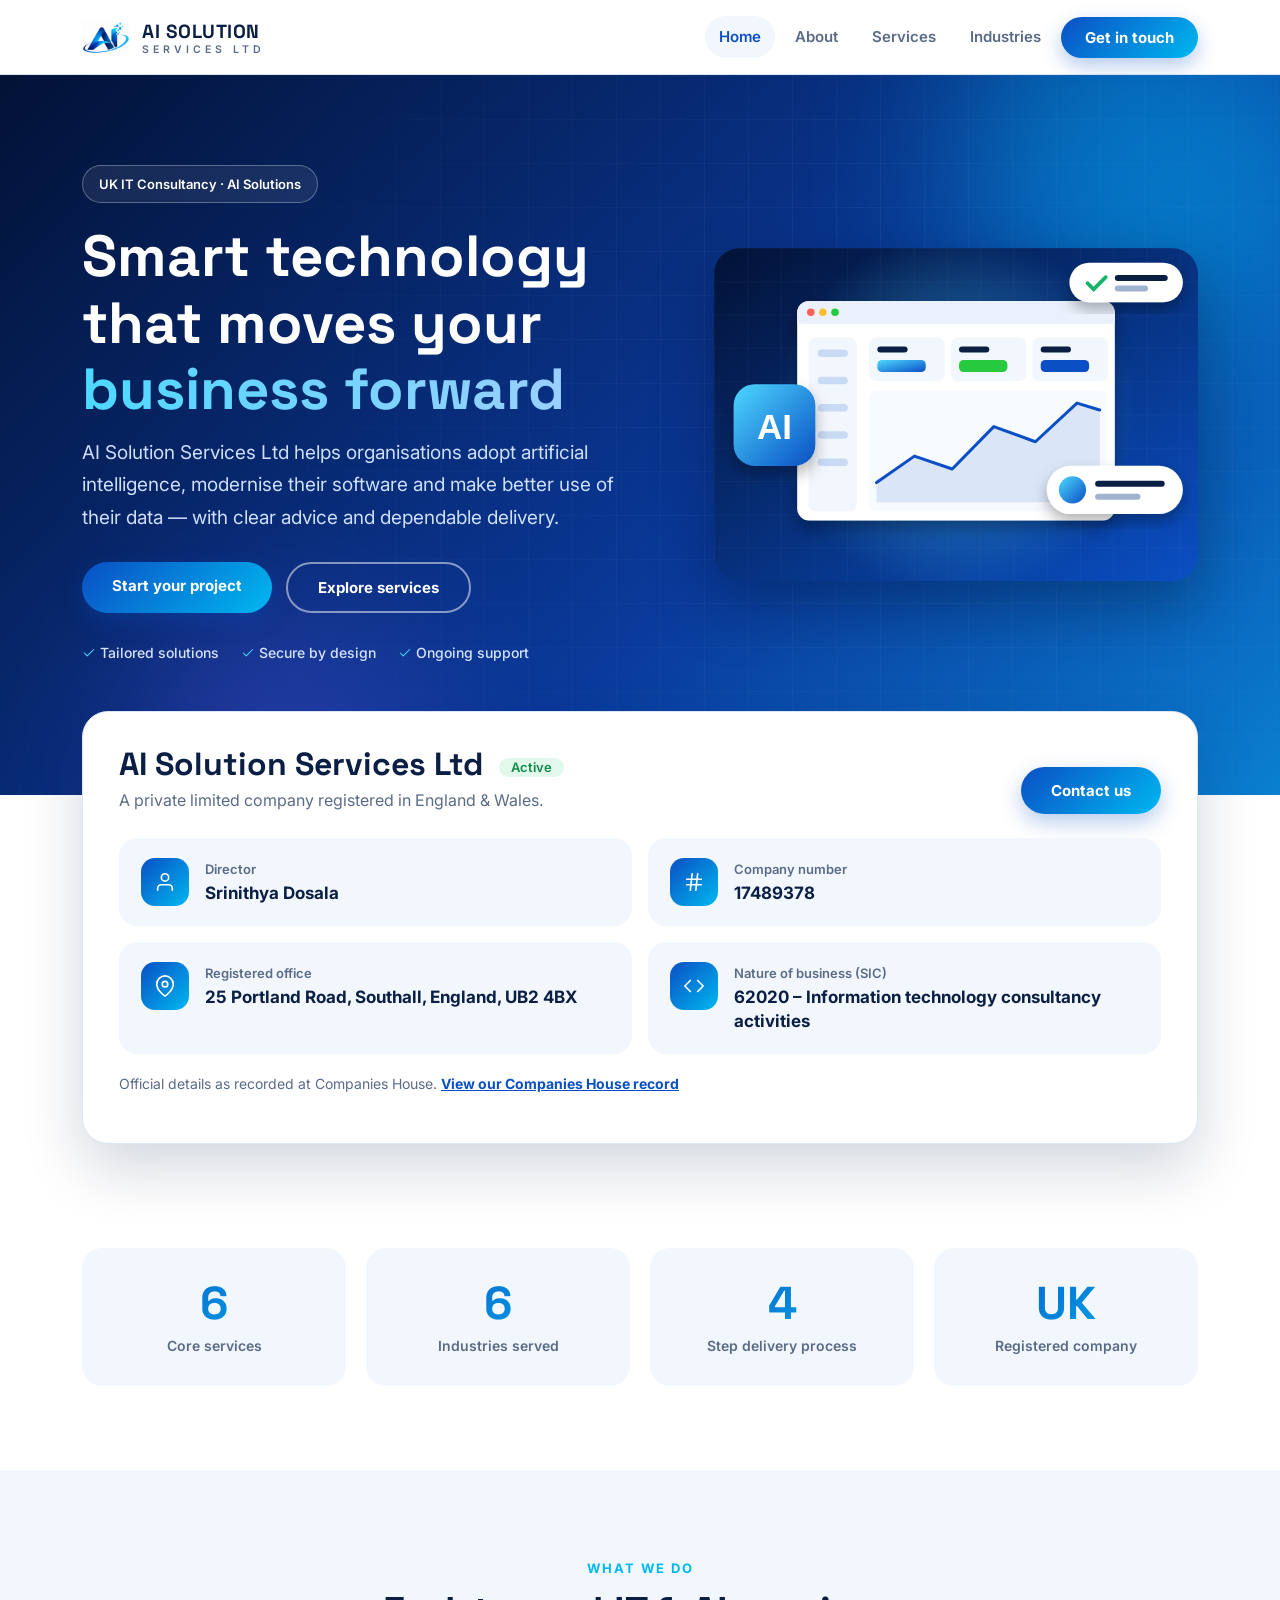
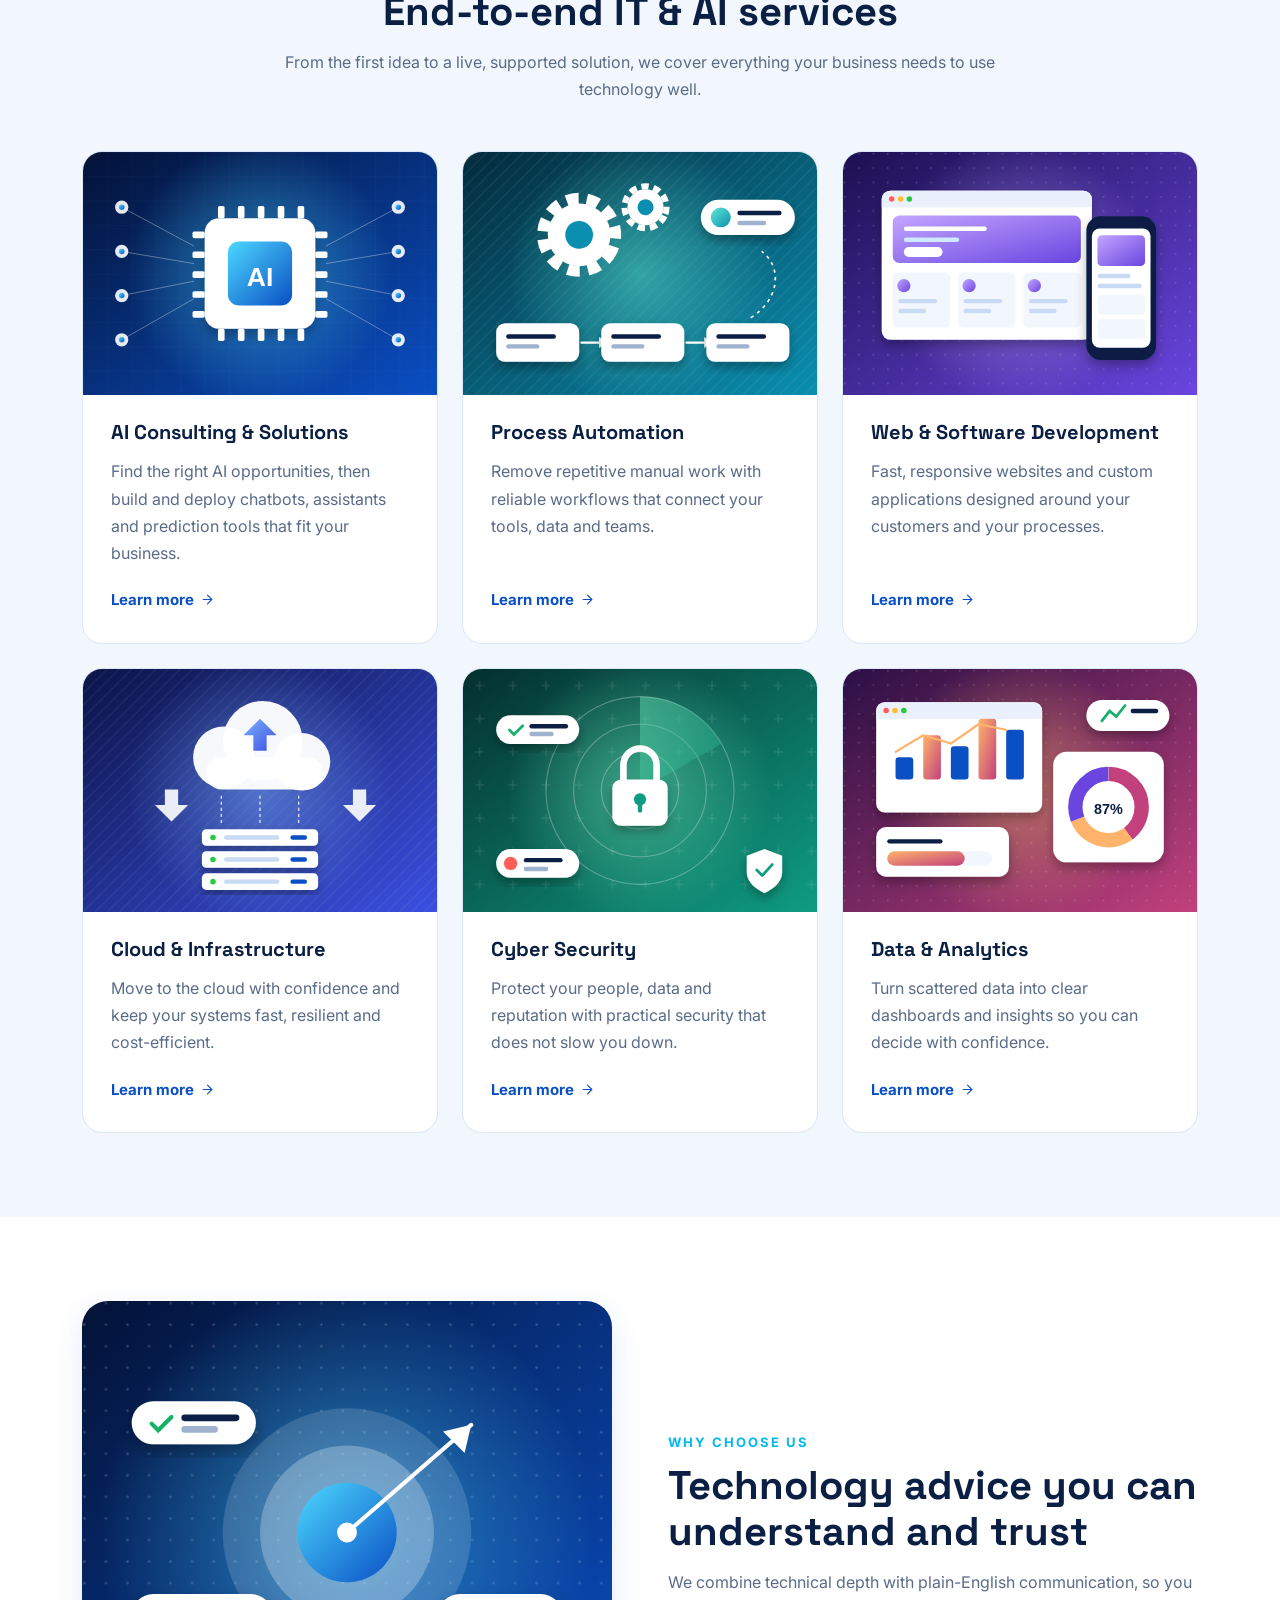
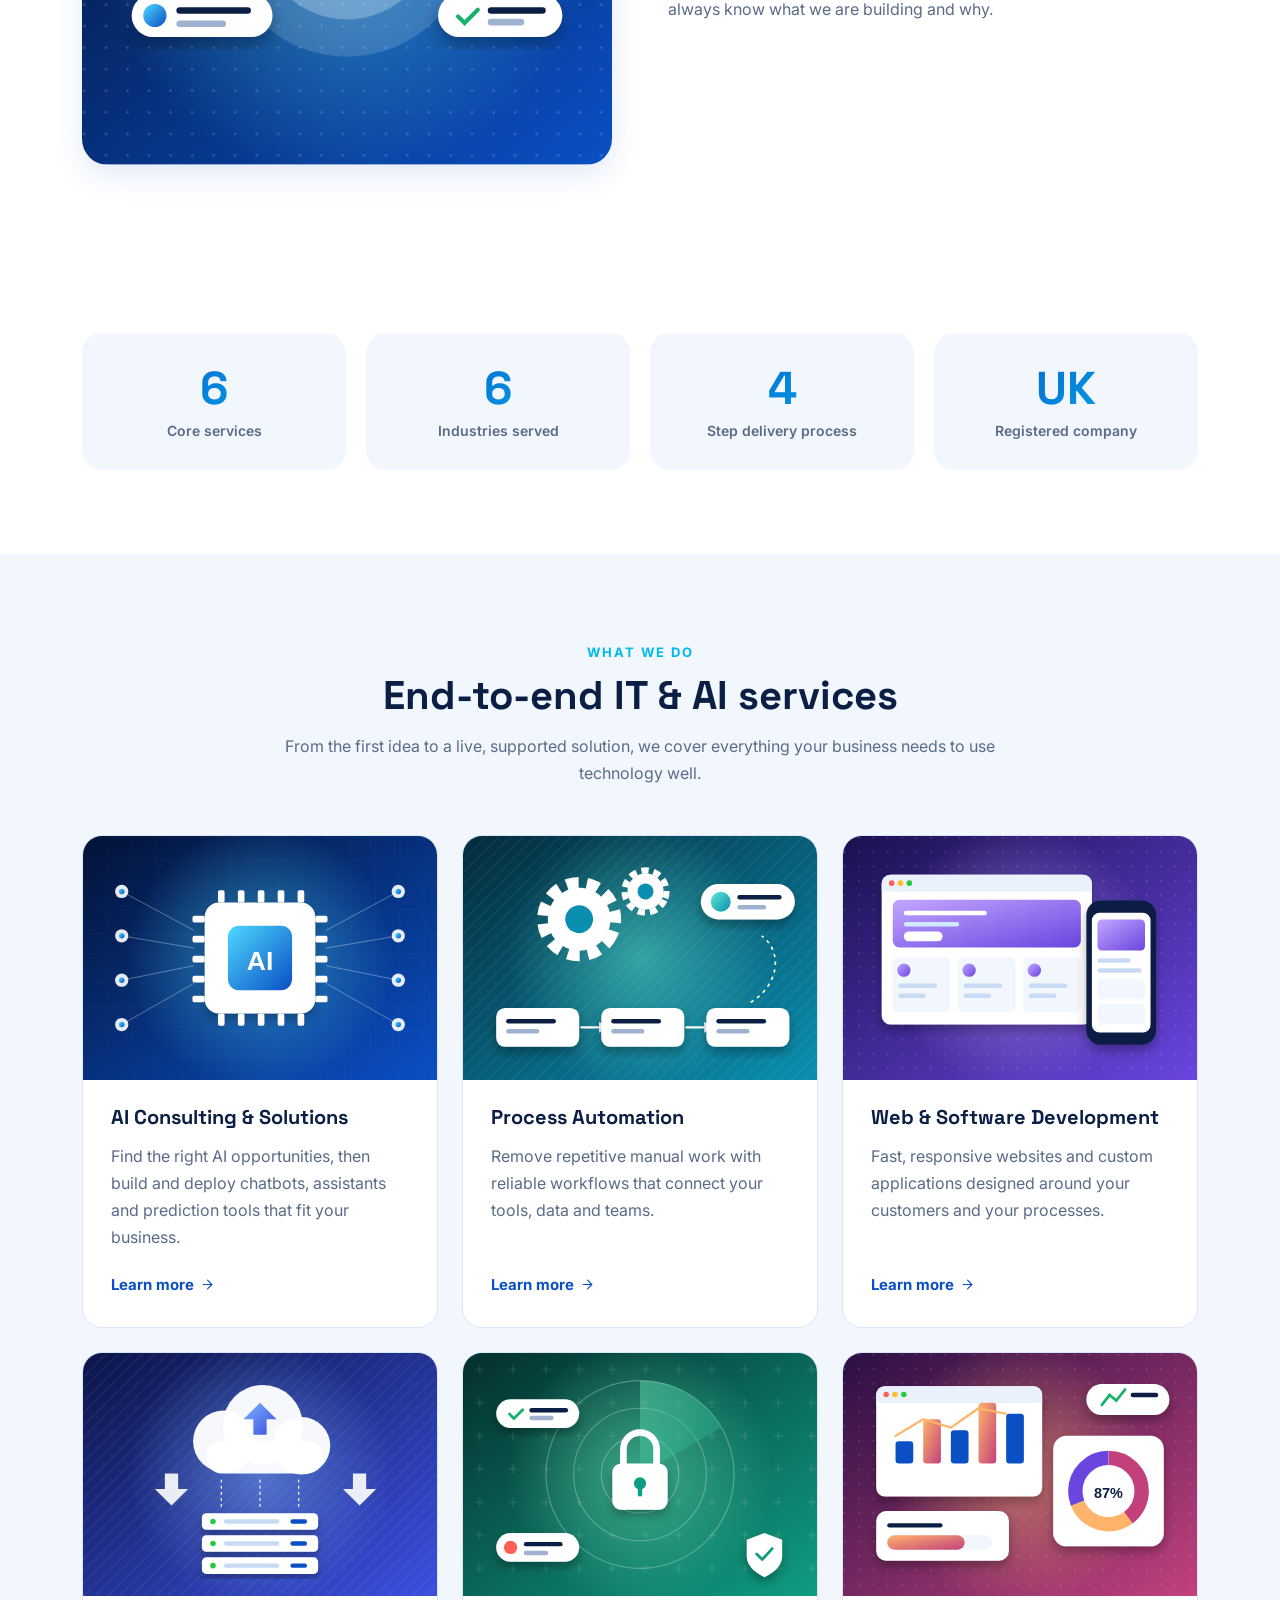
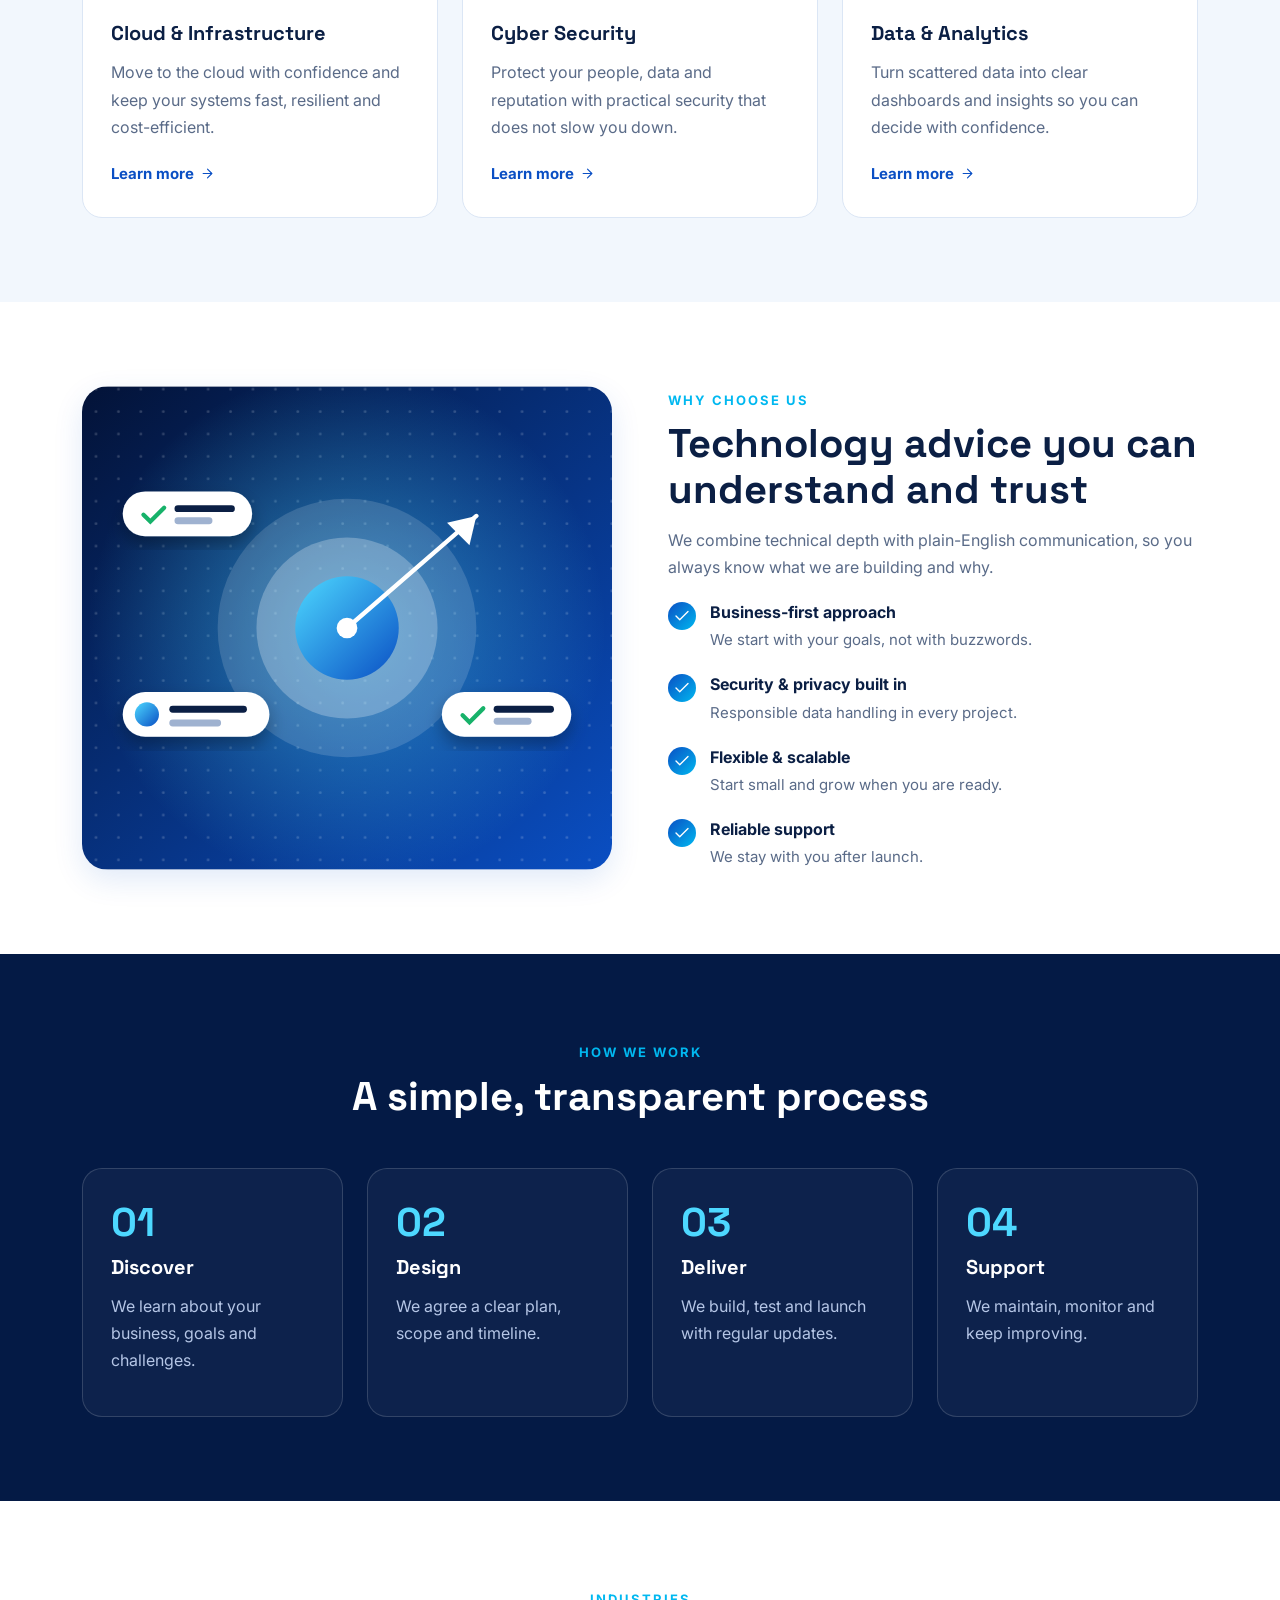
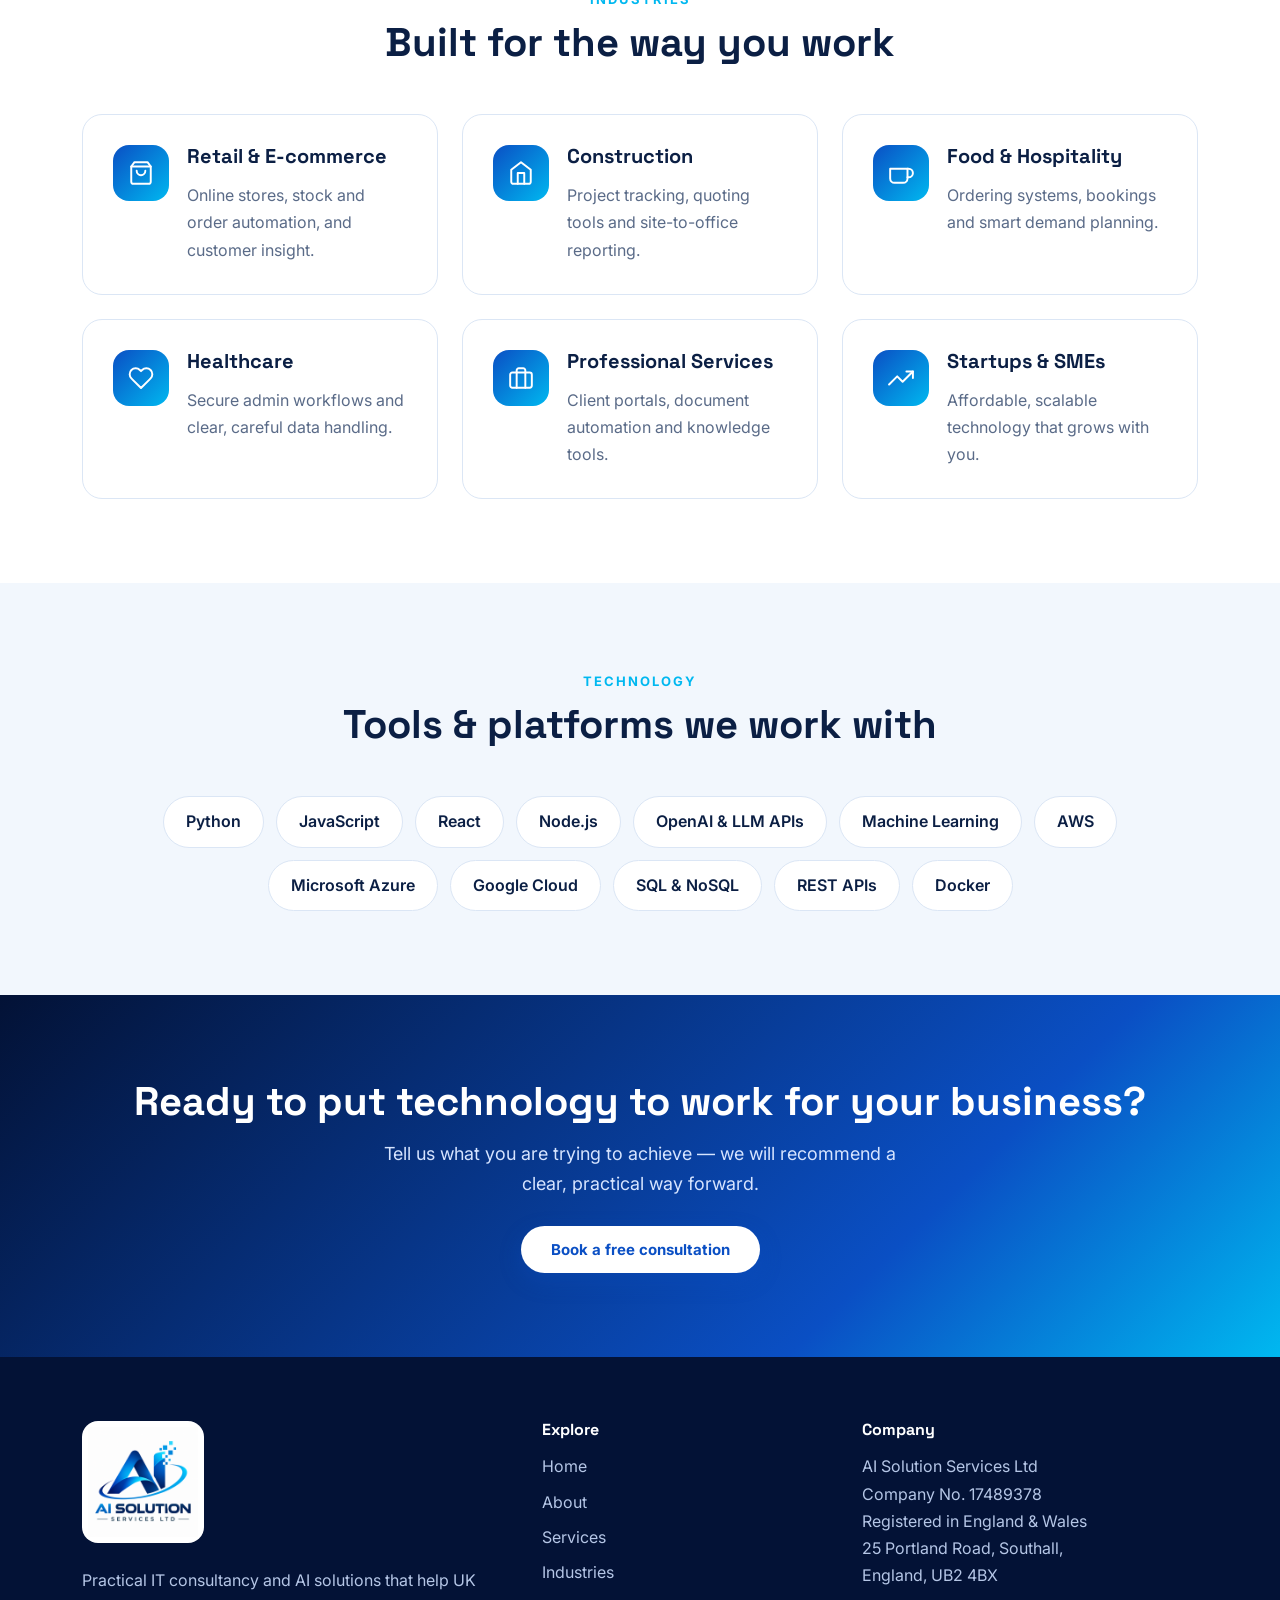
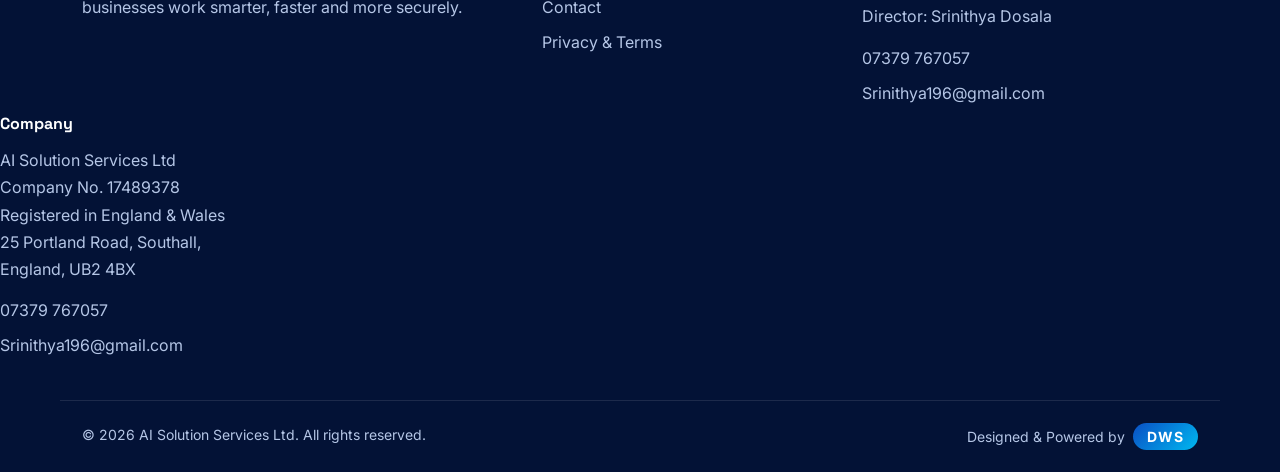
==== commit 46cfd21d: "Update 1.1" ====
--- a/index.html
+++ b/index.html
@@ -29,7 +29,7 @@
 <footer class="ft"><div class="w fg"><div><div class="lt"><img src="images/logo.png" alt="AI Solution Services Ltd"></div><p>Practical IT consultancy and AI solutions that help UK businesses work smarter, faster and more securely.</p></div>
 <div><h4>Explore</h4><a href="./">Home</a><a href="about/">About</a><a href="services/">Services</a><a href="industries/">Industries</a><a href="contact/">Contact</a><a href="privacy/">Privacy &amp; Terms</a></div>
  
-<div><h4>Company</h4><p>AI Solution Services Ltd<br>Company No. 17489378<br>Registered in England &amp; Wales<br>25 Portland Road, Southall,<br>England, UB2 4BX</p><p>Director: Srinithya Dosala</p><a href="tel:+447379767057">07379 767057</a><a href="mailto:Srinithya196@gmail.com">Srinithya196@gmail.com</a></div></div>
+ <div><h4>Company</h4><p>AI Solution Services Ltd<br>Company No. 17489378<br>Registered in England &amp; Wales<br>25 Portland Road, Southall,<br>England, UB2 4BX</p><p>Director: Srinithya Dosala</p><a href="tel:+447379767057">07379 767057</a><a href="mailto:Srinithya196@gmail.com">Srinithya196@gmail.com</a></div></div>
  
 <div><h4>Company</h4><p>AI Solution Services Ltd<br>Company No. 17489378<br>Registered in England &amp; Wales<br>25 Portland Road, Southall,<br>England, UB2 4BX</p> <a href="tel:+447379767057">07379 767057</a><a href="mailto:Srinithya196@gmail.com">Srinithya196@gmail.com</a></div></div>
  
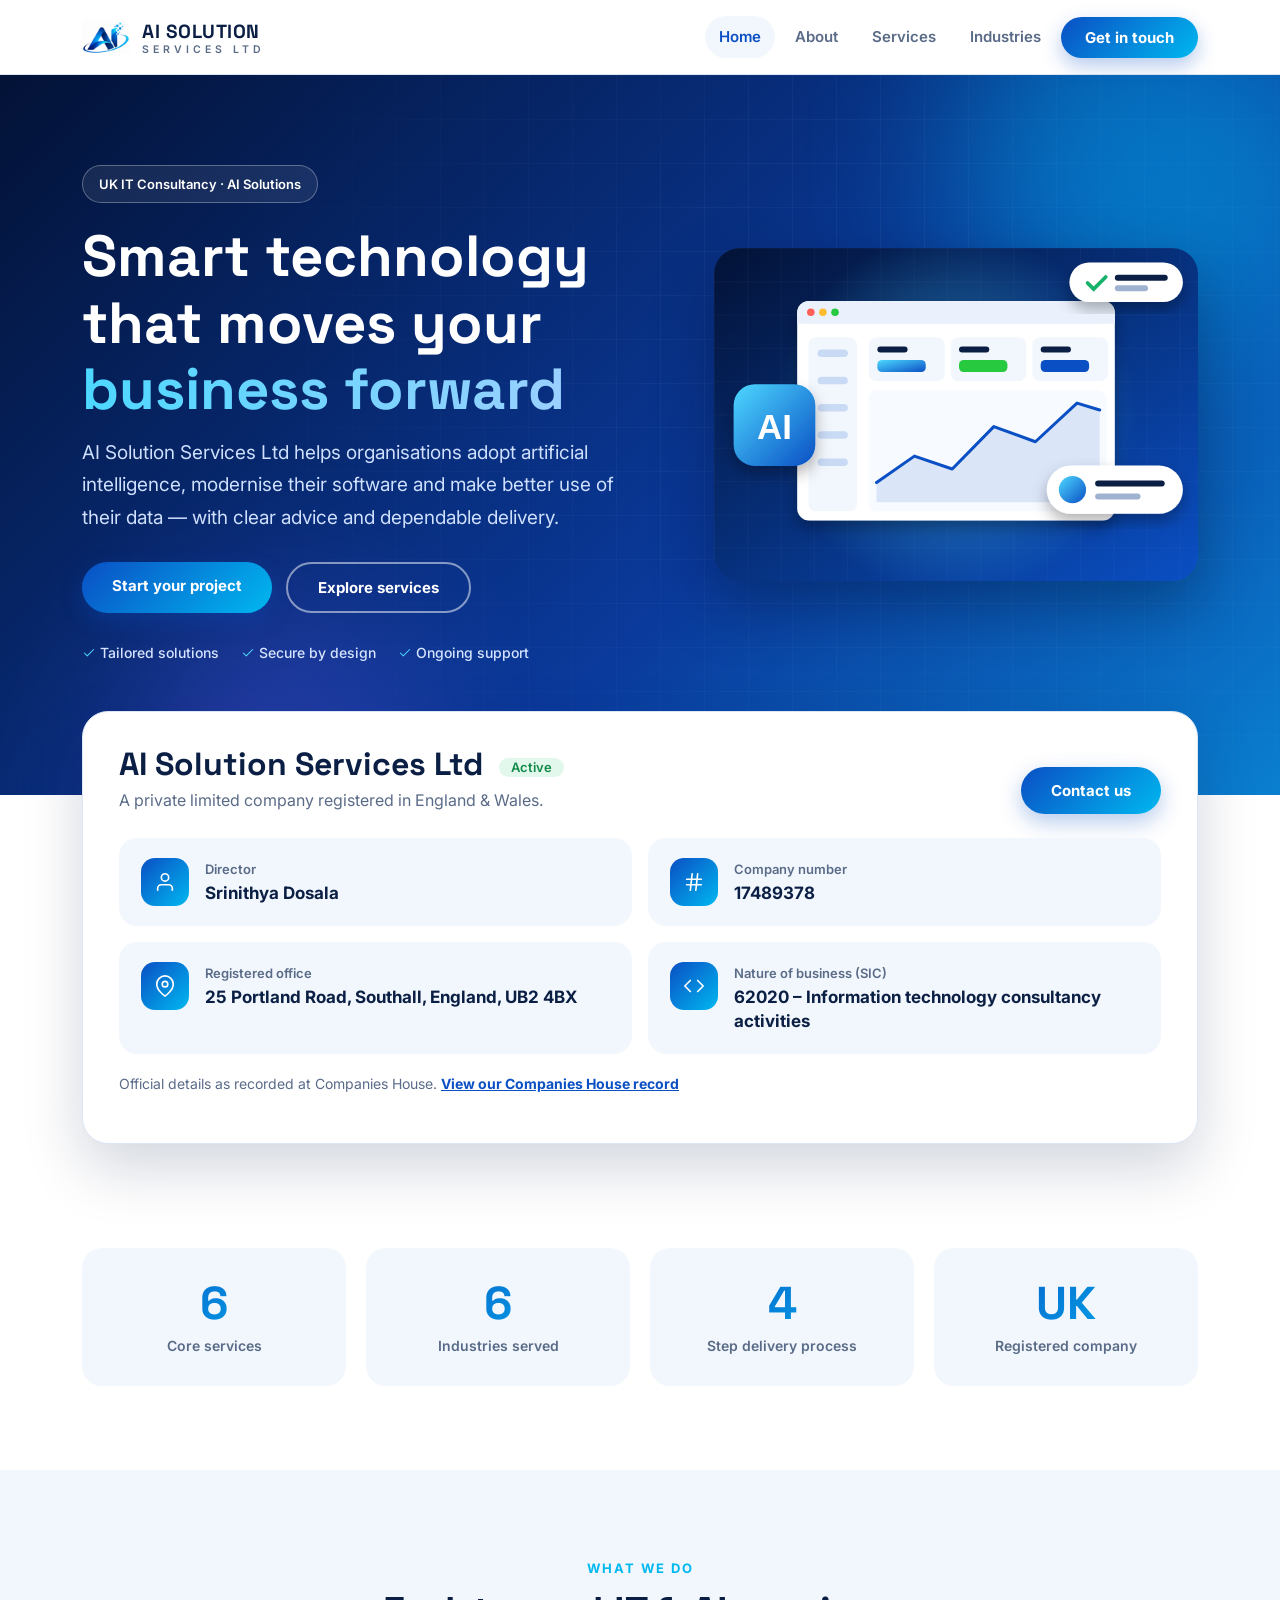
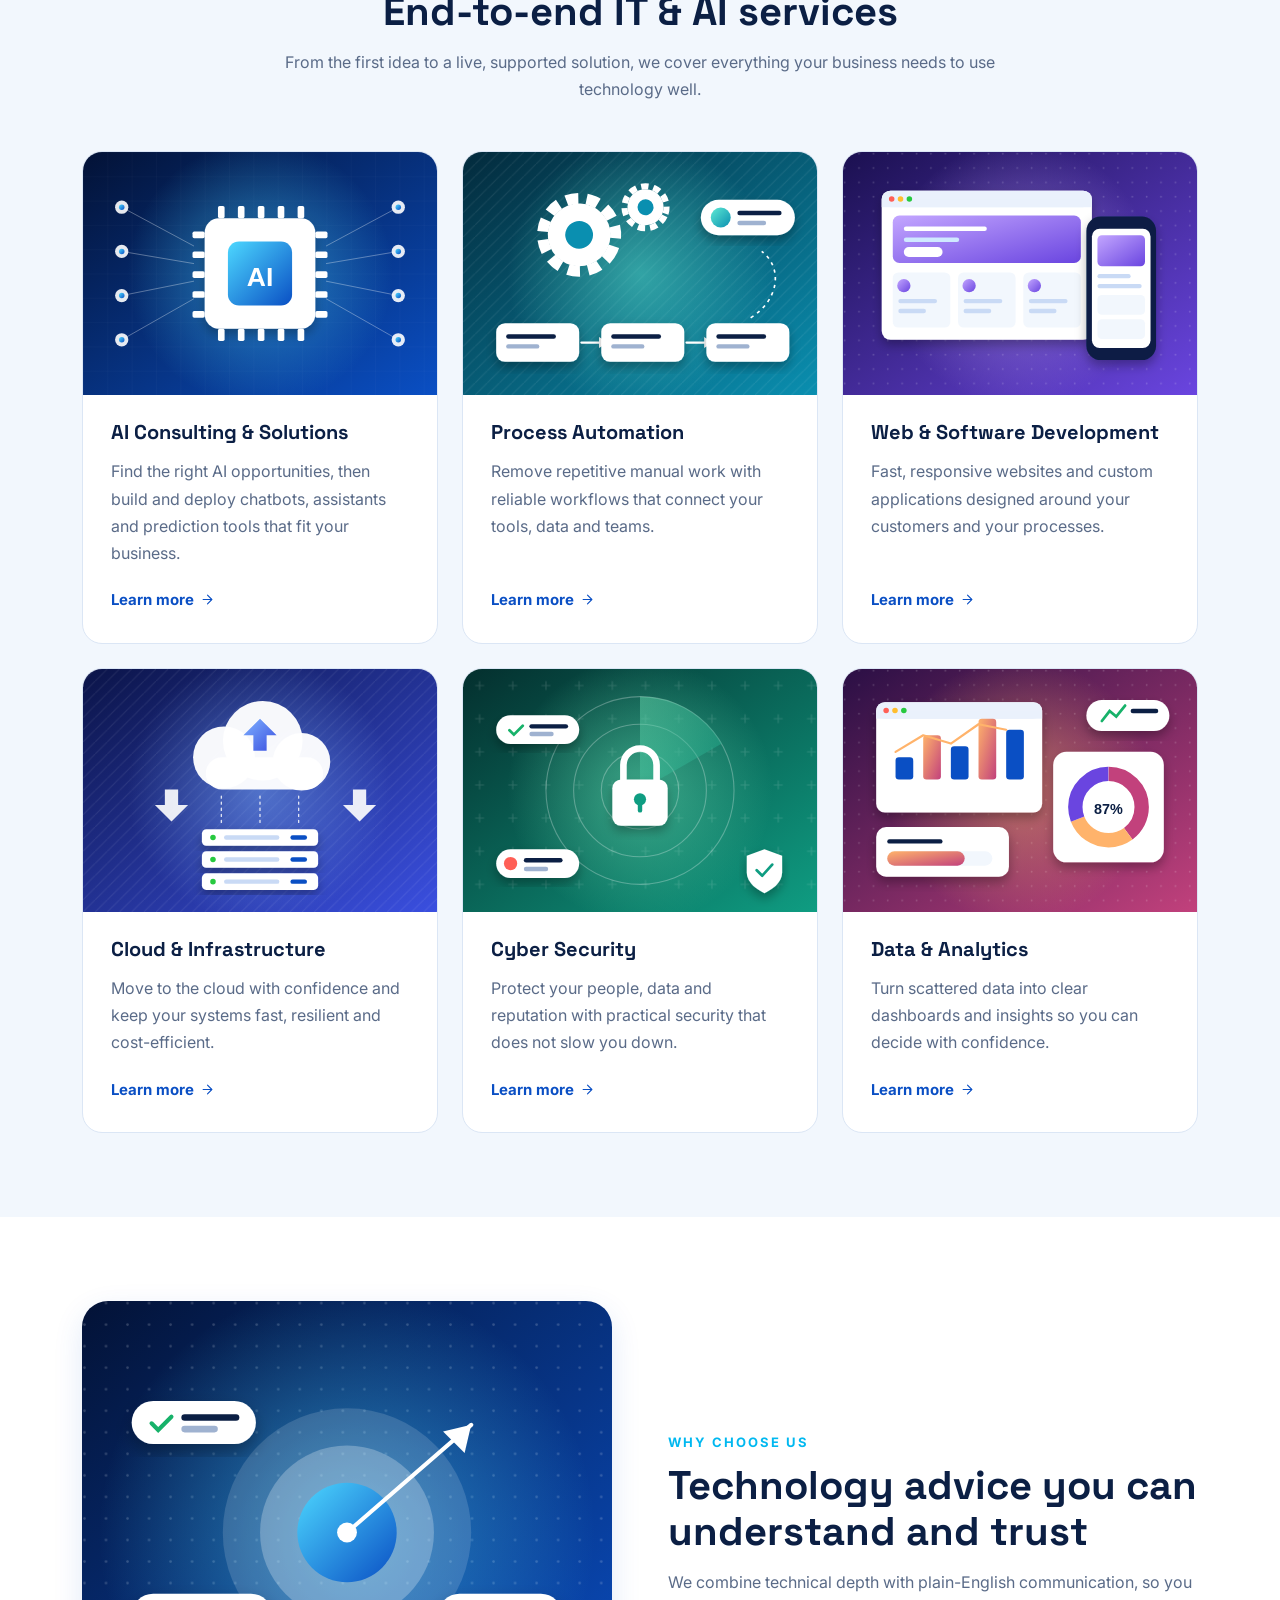
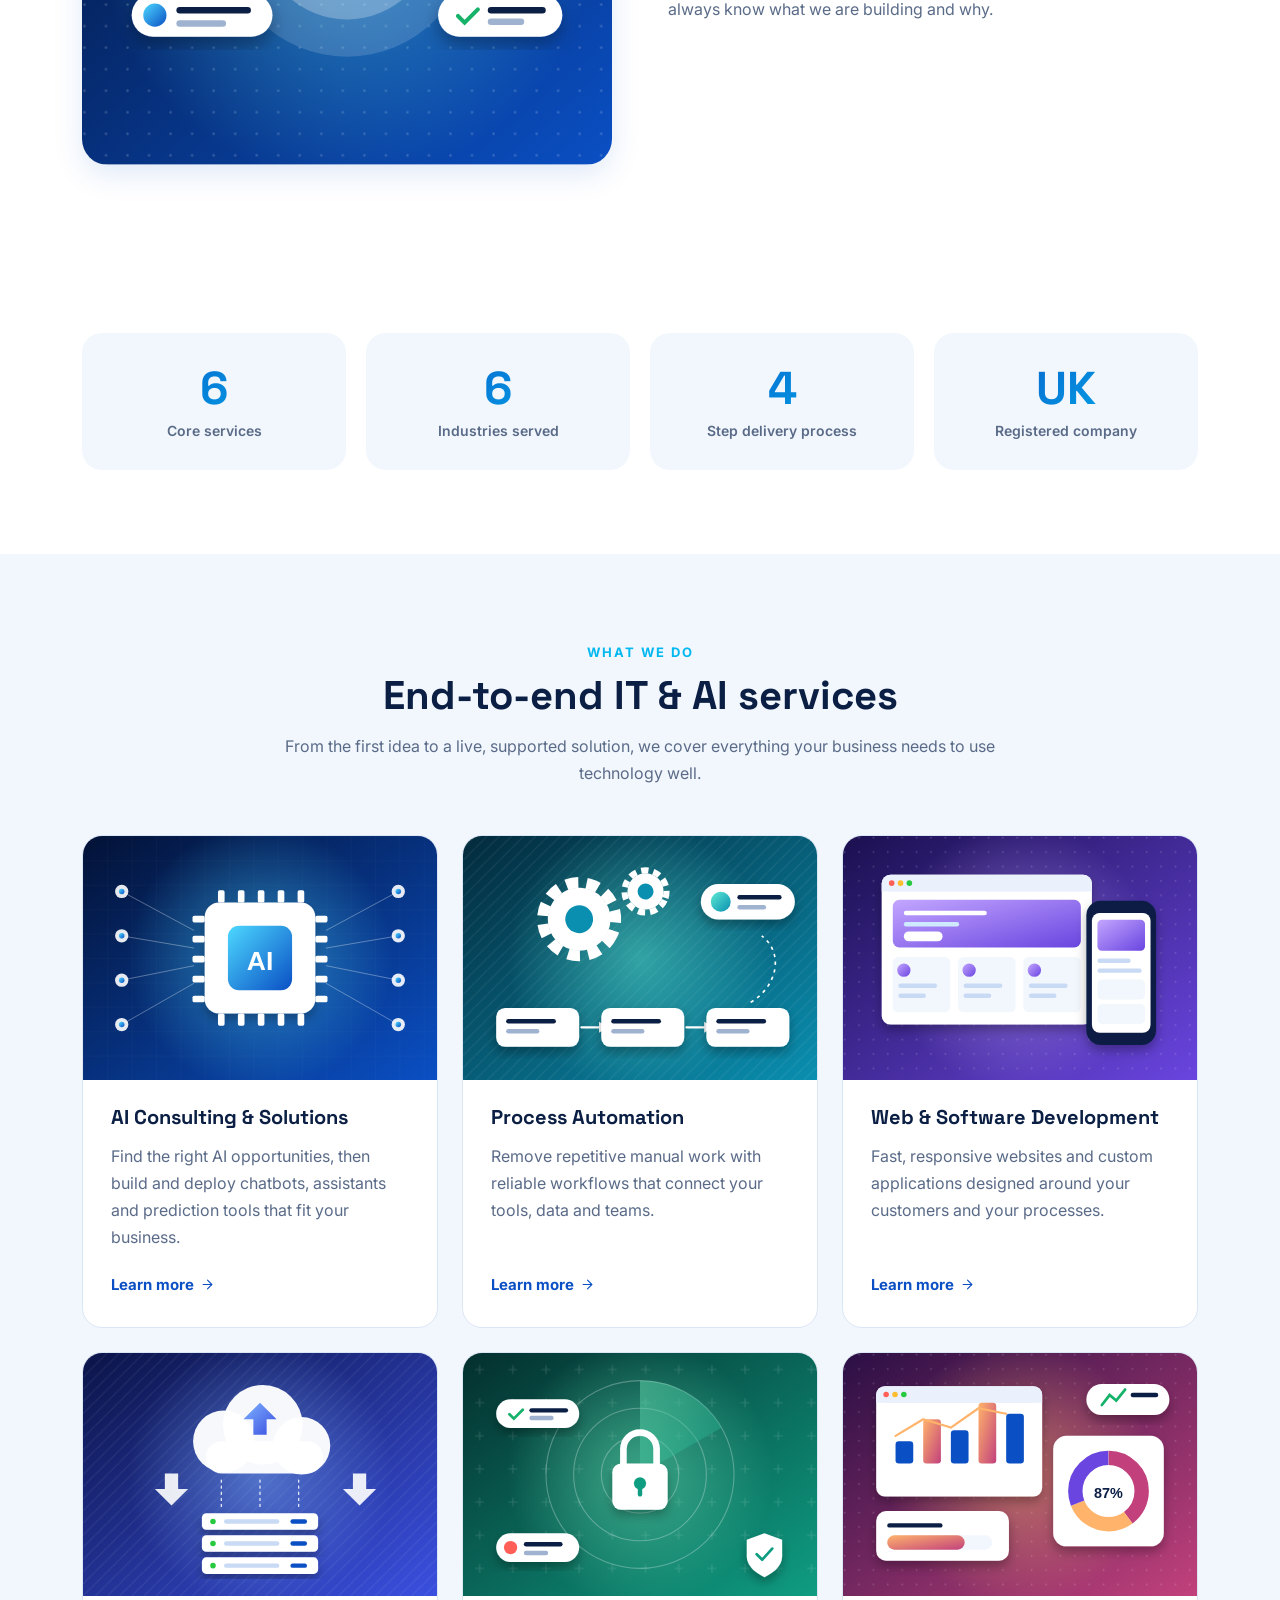
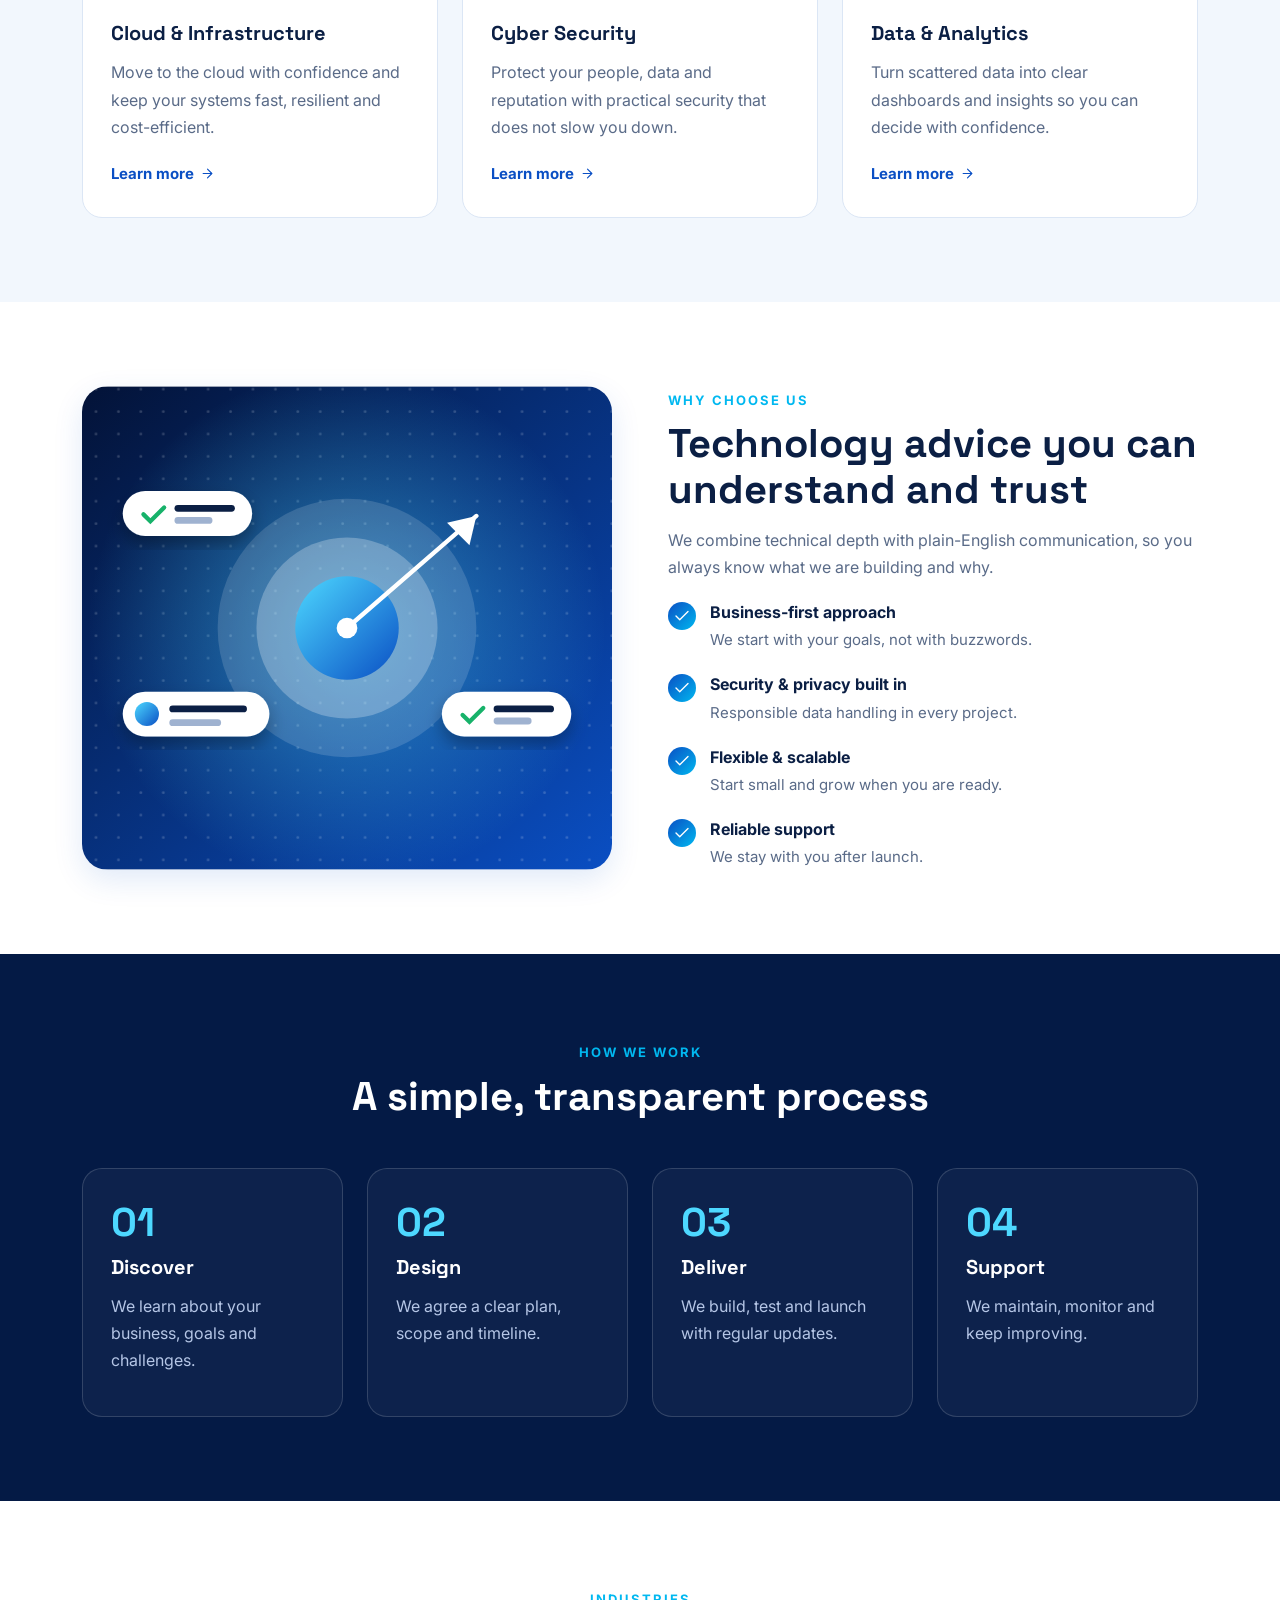
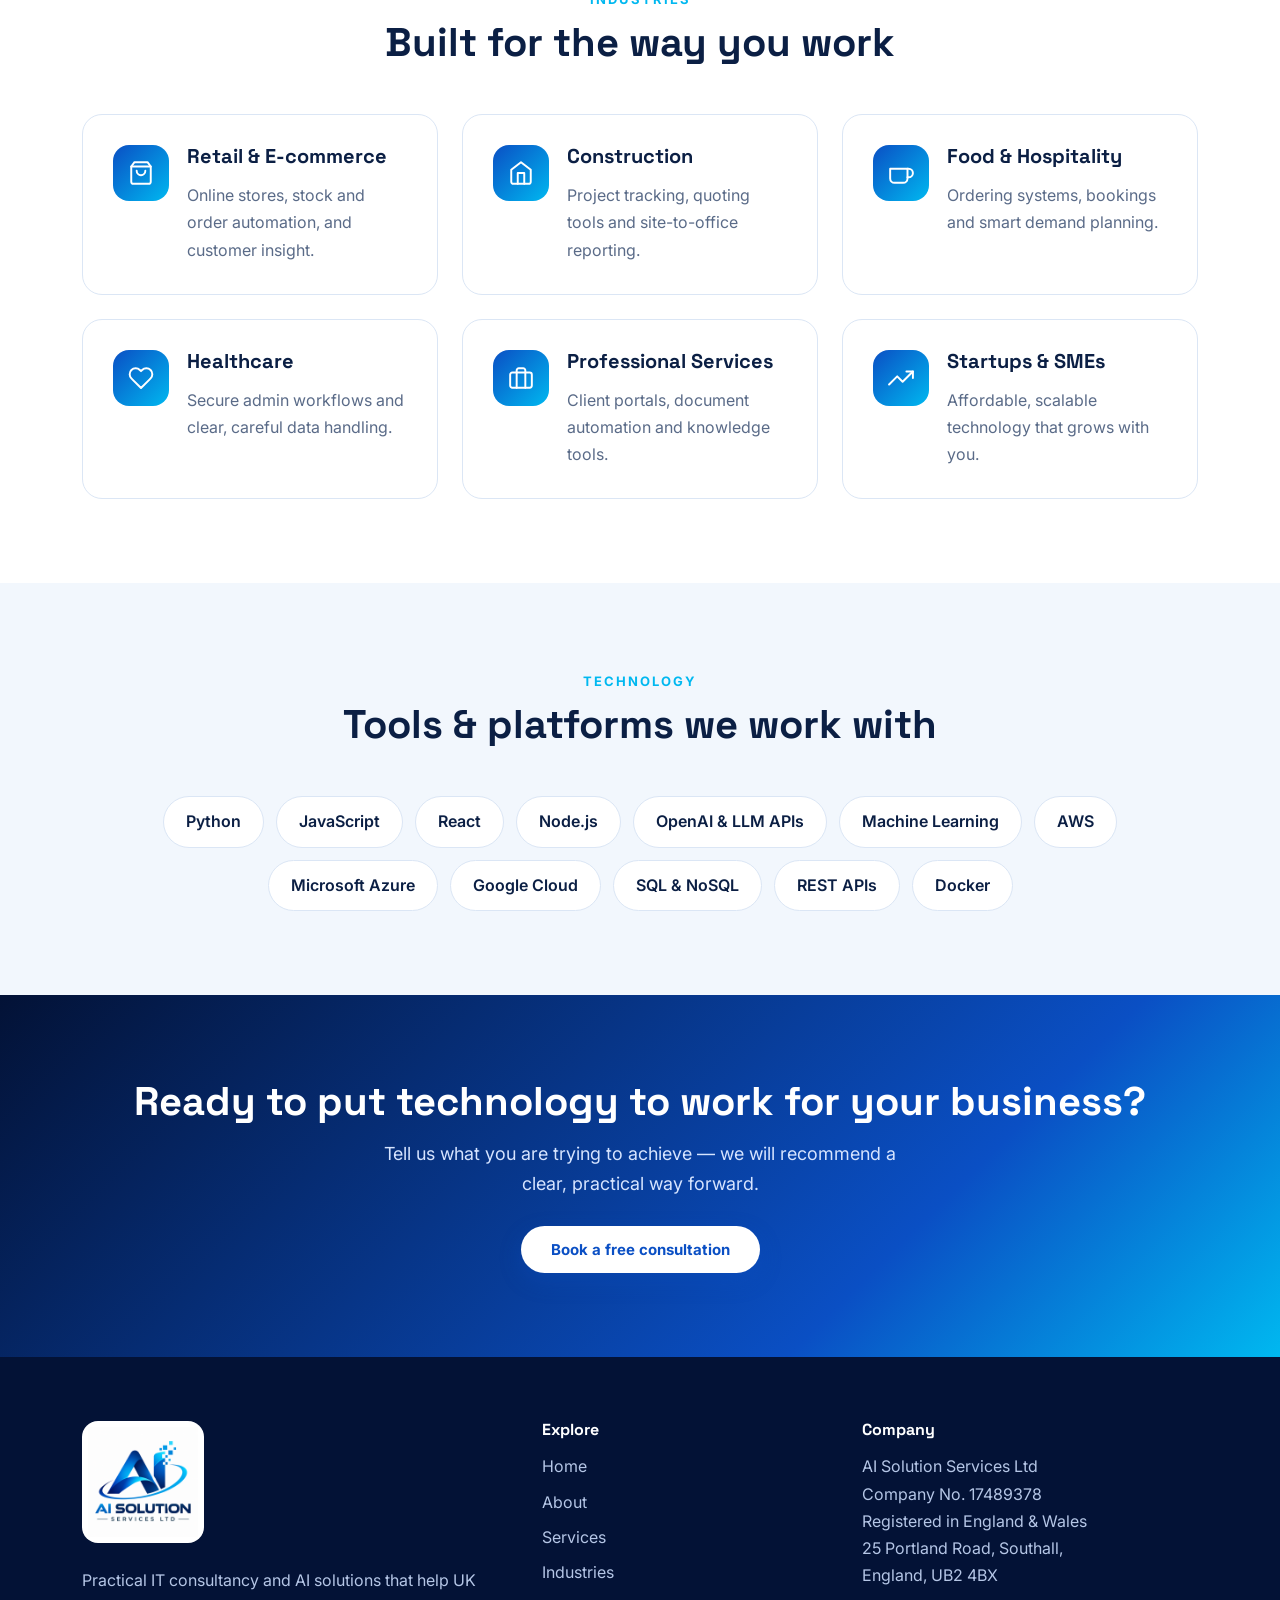
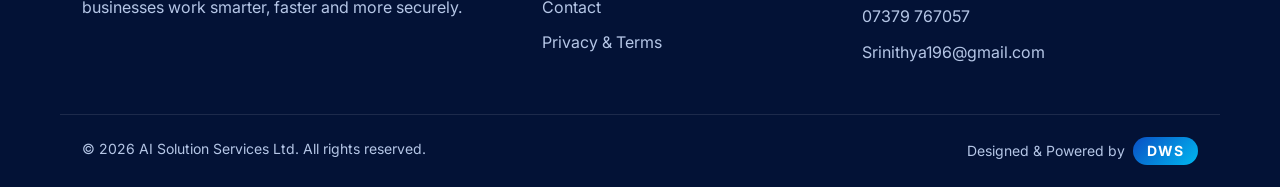
==== commit 01712254: "Update 1.1" ====
--- a/index.html
+++ b/index.html
@@ -29,9 +29,7 @@
 <footer class="ft"><div class="w fg"><div><div class="lt"><img src="images/logo.png" alt="AI Solution Services Ltd"></div><p>Practical IT consultancy and AI solutions that help UK businesses work smarter, faster and more securely.</p></div>
 <div><h4>Explore</h4><a href="./">Home</a><a href="about/">About</a><a href="services/">Services</a><a href="industries/">Industries</a><a href="contact/">Contact</a><a href="privacy/">Privacy &amp; Terms</a></div>
  
- <div><h4>Company</h4><p>AI Solution Services Ltd<br>Company No. 17489378<br>Registered in England &amp; Wales<br>25 Portland Road, Southall,<br>England, UB2 4BX</p><p>Director: Srinithya Dosala</p><a href="tel:+447379767057">07379 767057</a><a href="mailto:Srinithya196@gmail.com">Srinithya196@gmail.com</a></div></div>
- 
-<div><h4>Company</h4><p>AI Solution Services Ltd<br>Company No. 17489378<br>Registered in England &amp; Wales<br>25 Portland Road, Southall,<br>England, UB2 4BX</p> <a href="tel:+447379767057">07379 767057</a><a href="mailto:Srinithya196@gmail.com">Srinithya196@gmail.com</a></div></div>
+ <div><h4>Company</h4><p>AI Solution Services Ltd<br>Company No. 17489378<br>Registered in England &amp; Wales<br>25 Portland Road, Southall,<br>England, UB2 4BX</p> <a href="tel:+447379767057">07379 767057</a><a href="mailto:Srinithya196@gmail.com">Srinithya196@gmail.com</a></div></div>
  
 <div class="w cp"><span>© <span id="yr">2026</span> AI Solution Services Ltd. All rights reserved.</span><span>Designed &amp; Powered by <a class="dws" href="https://dharmawebservice.in" target="_blank" rel="noopener" title="Dharma Web Service">DWS</a></span></div></footer>
 <script src="js/main.js"></script></body></html>
